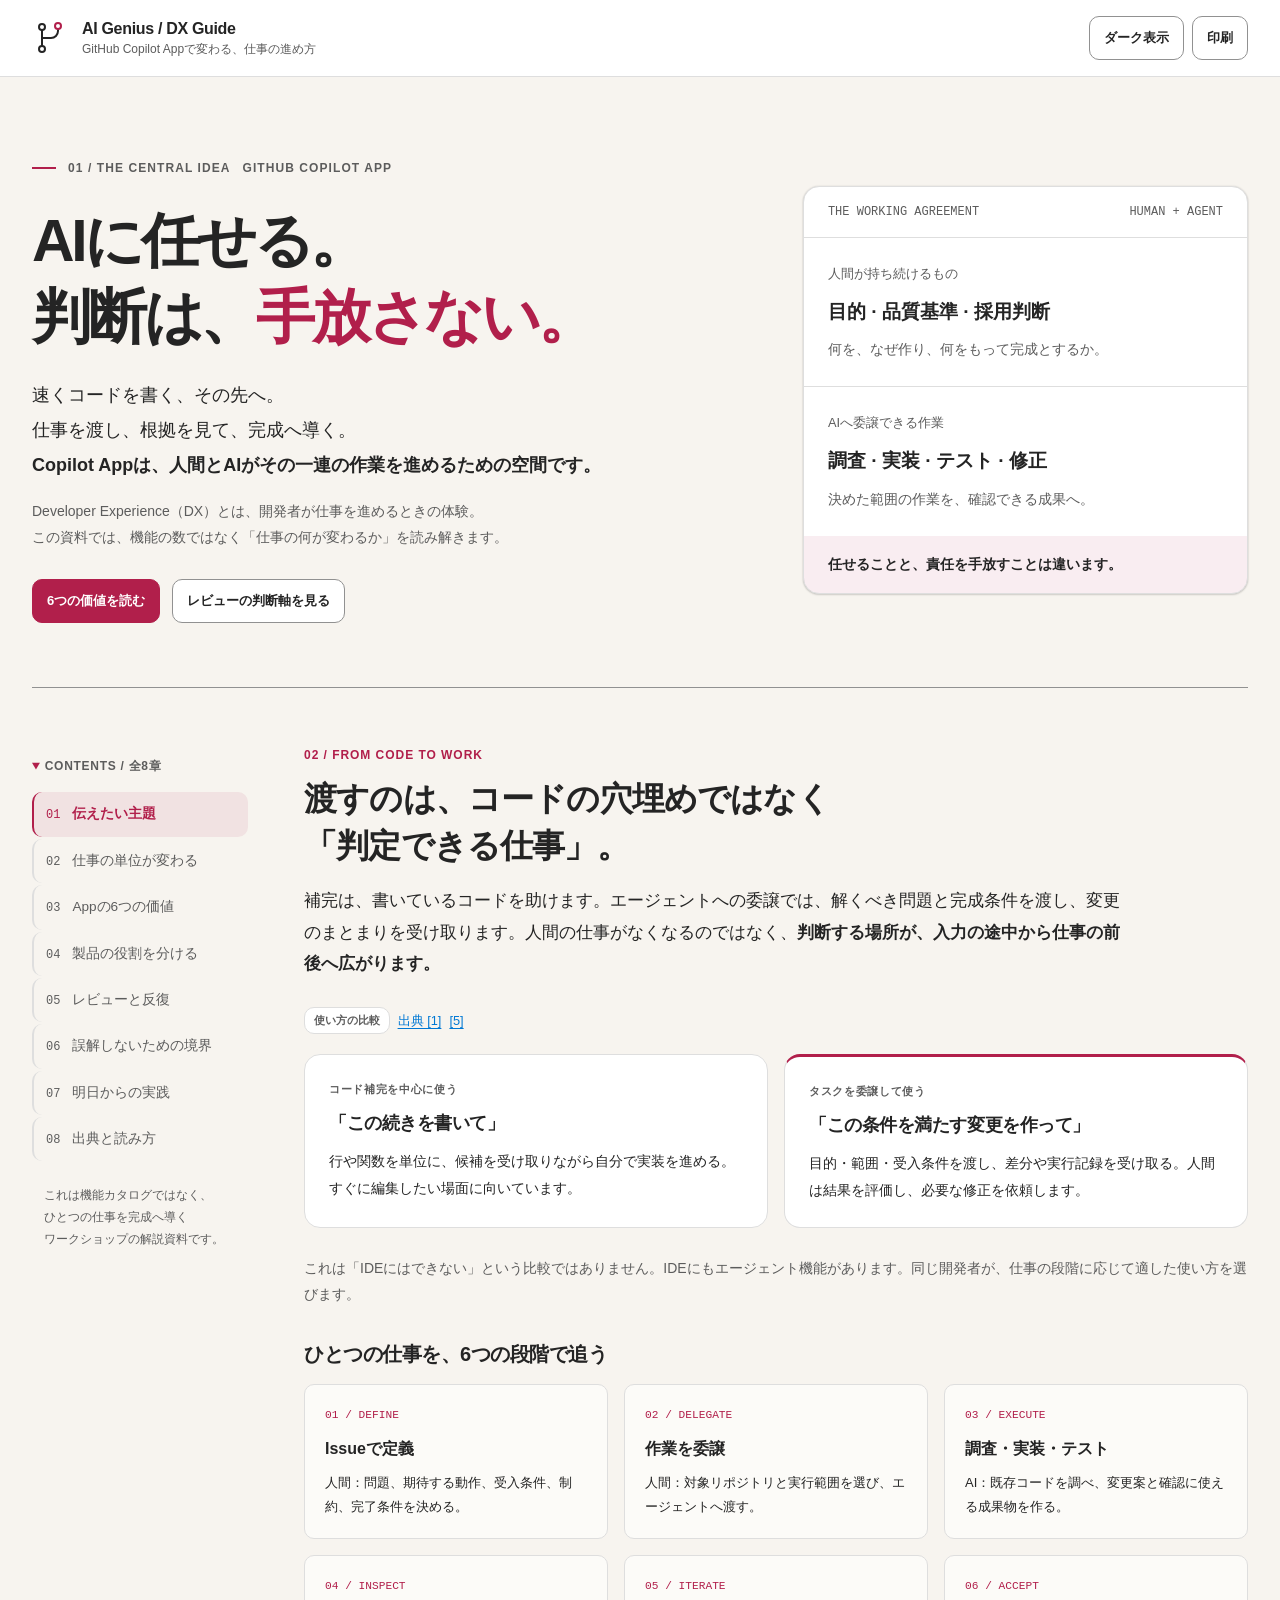
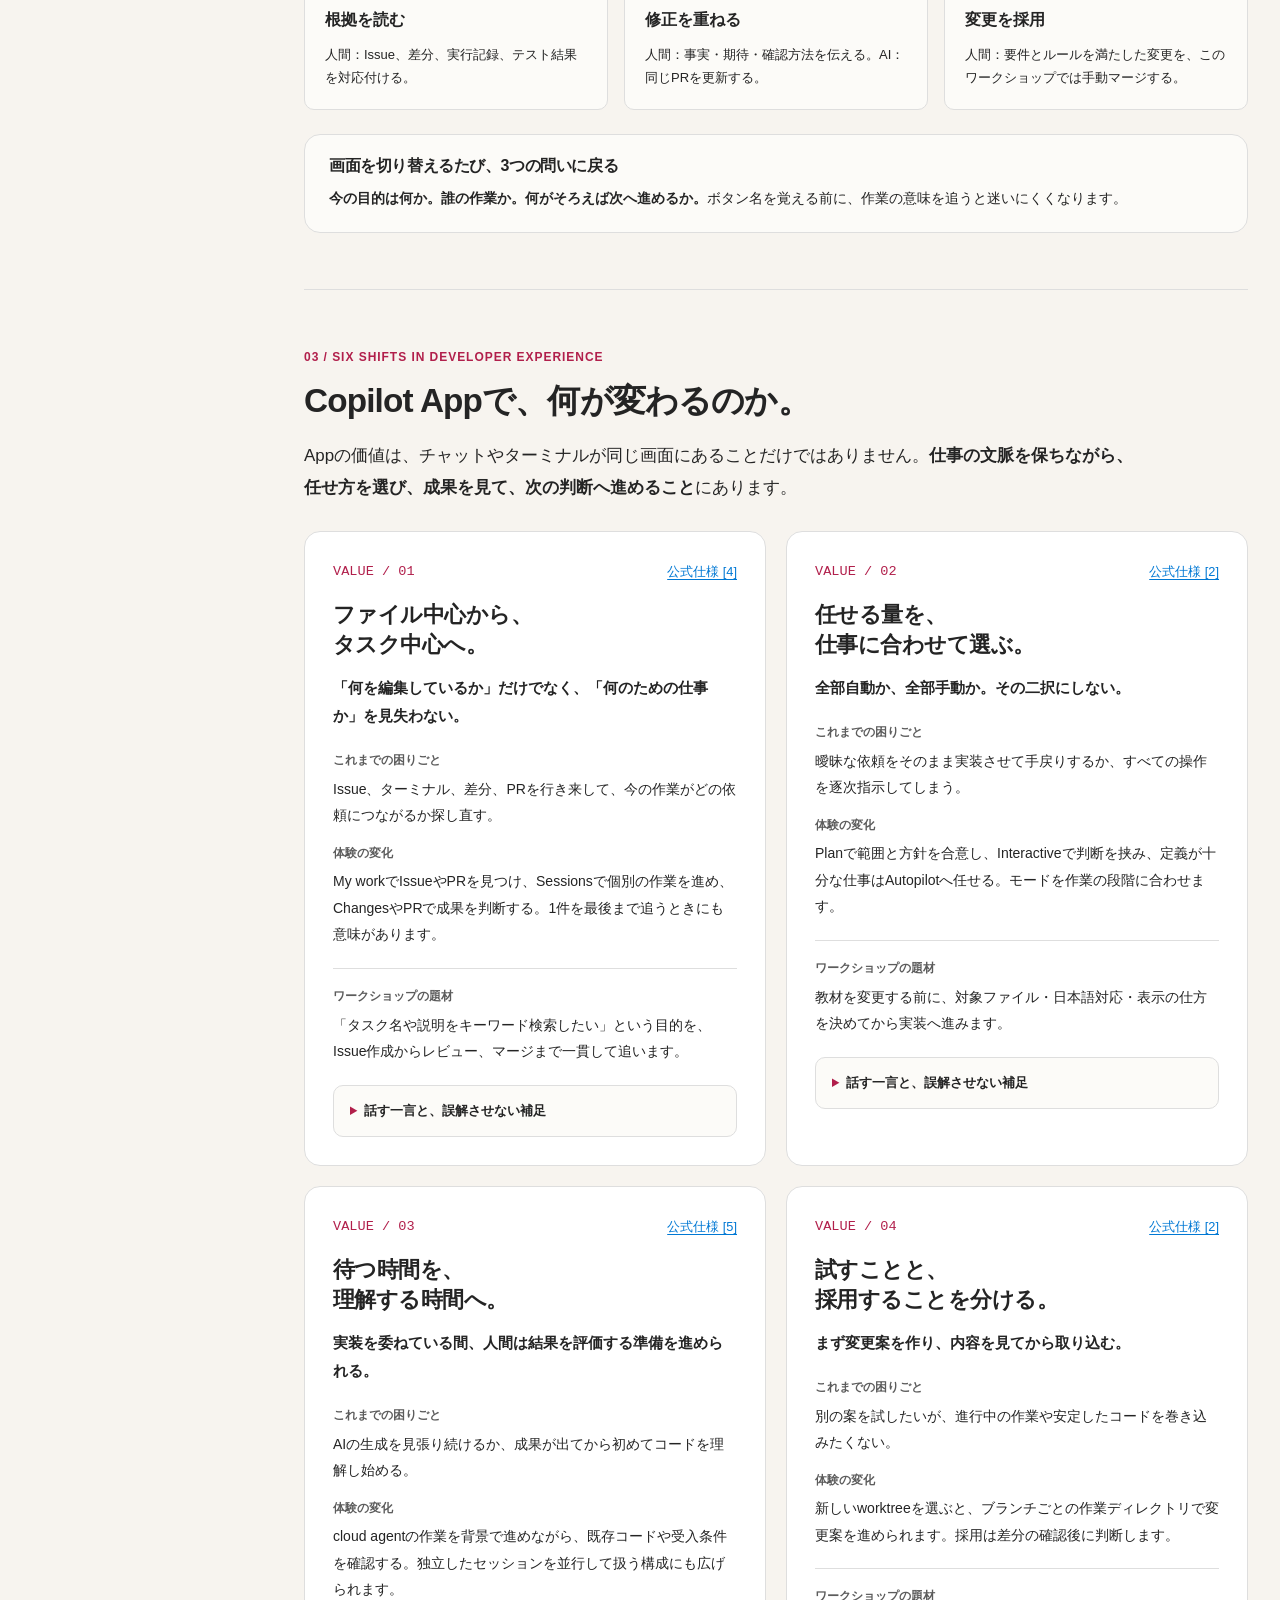
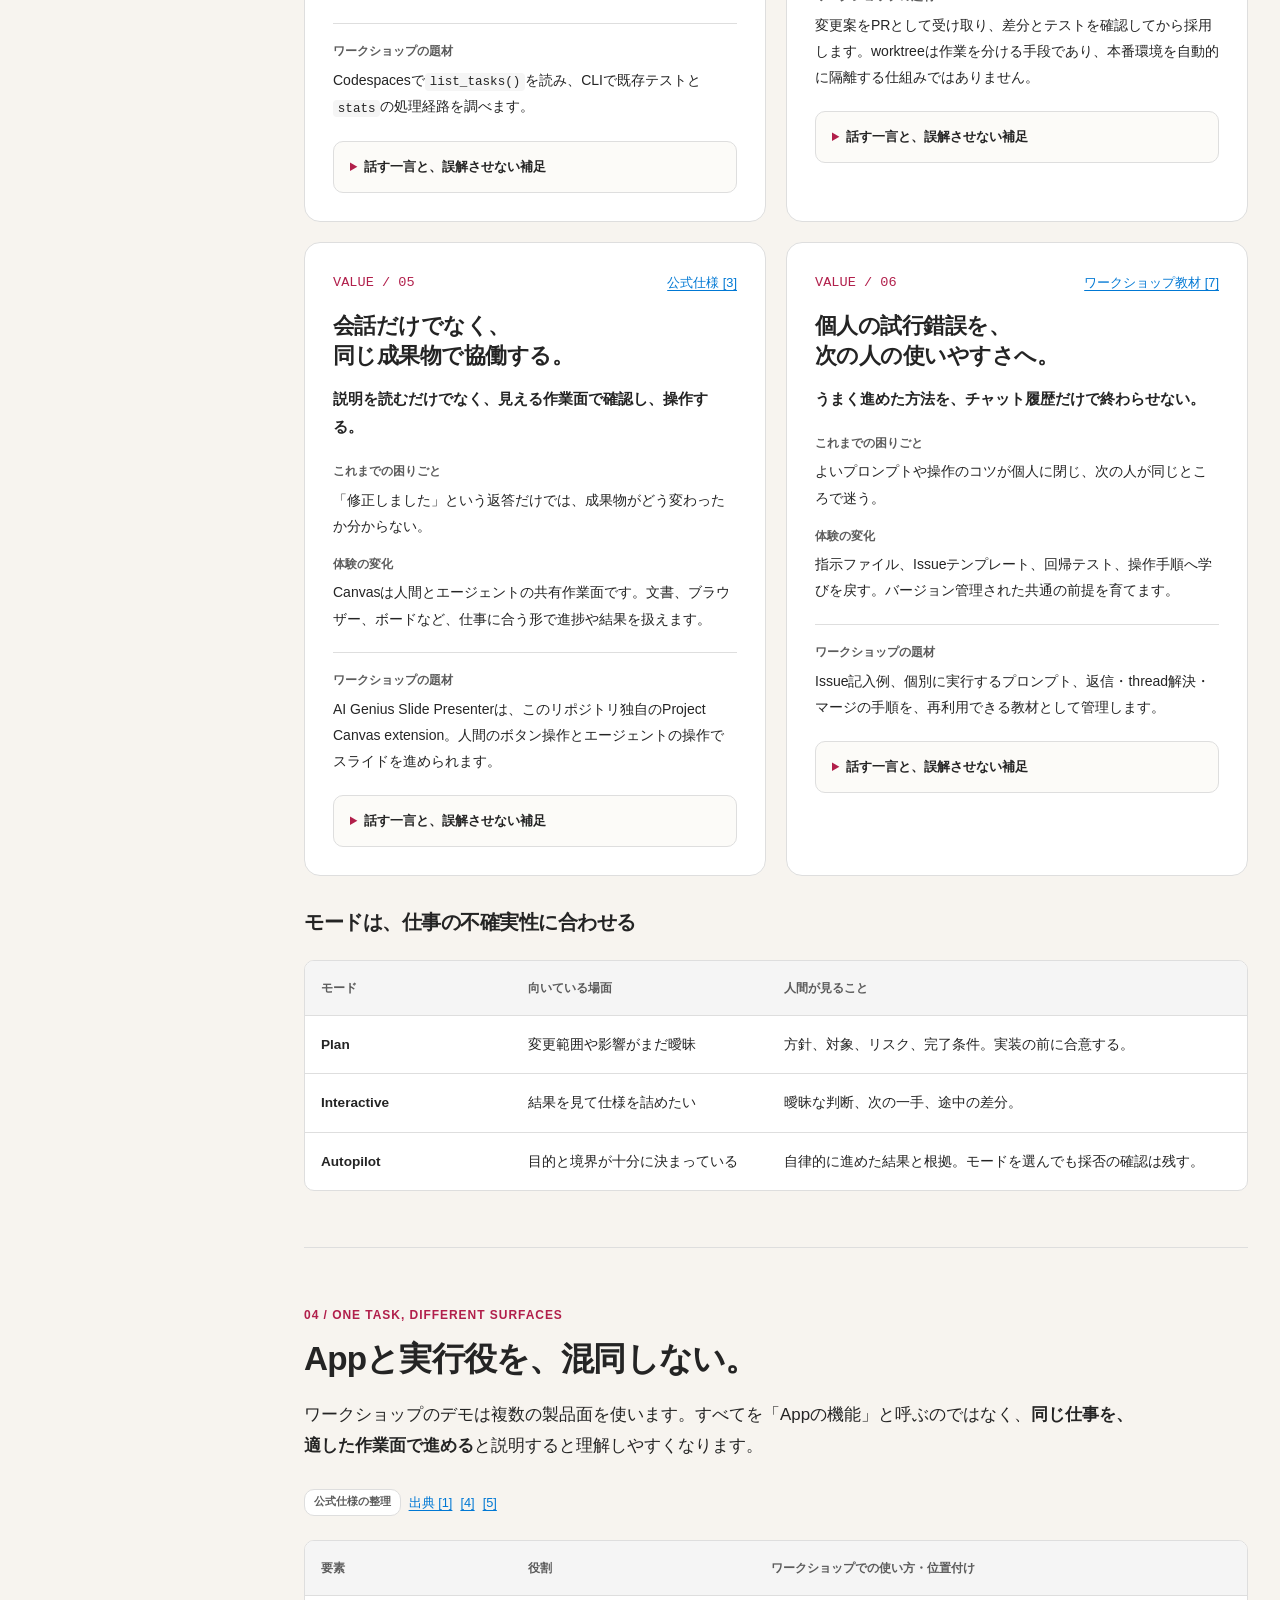
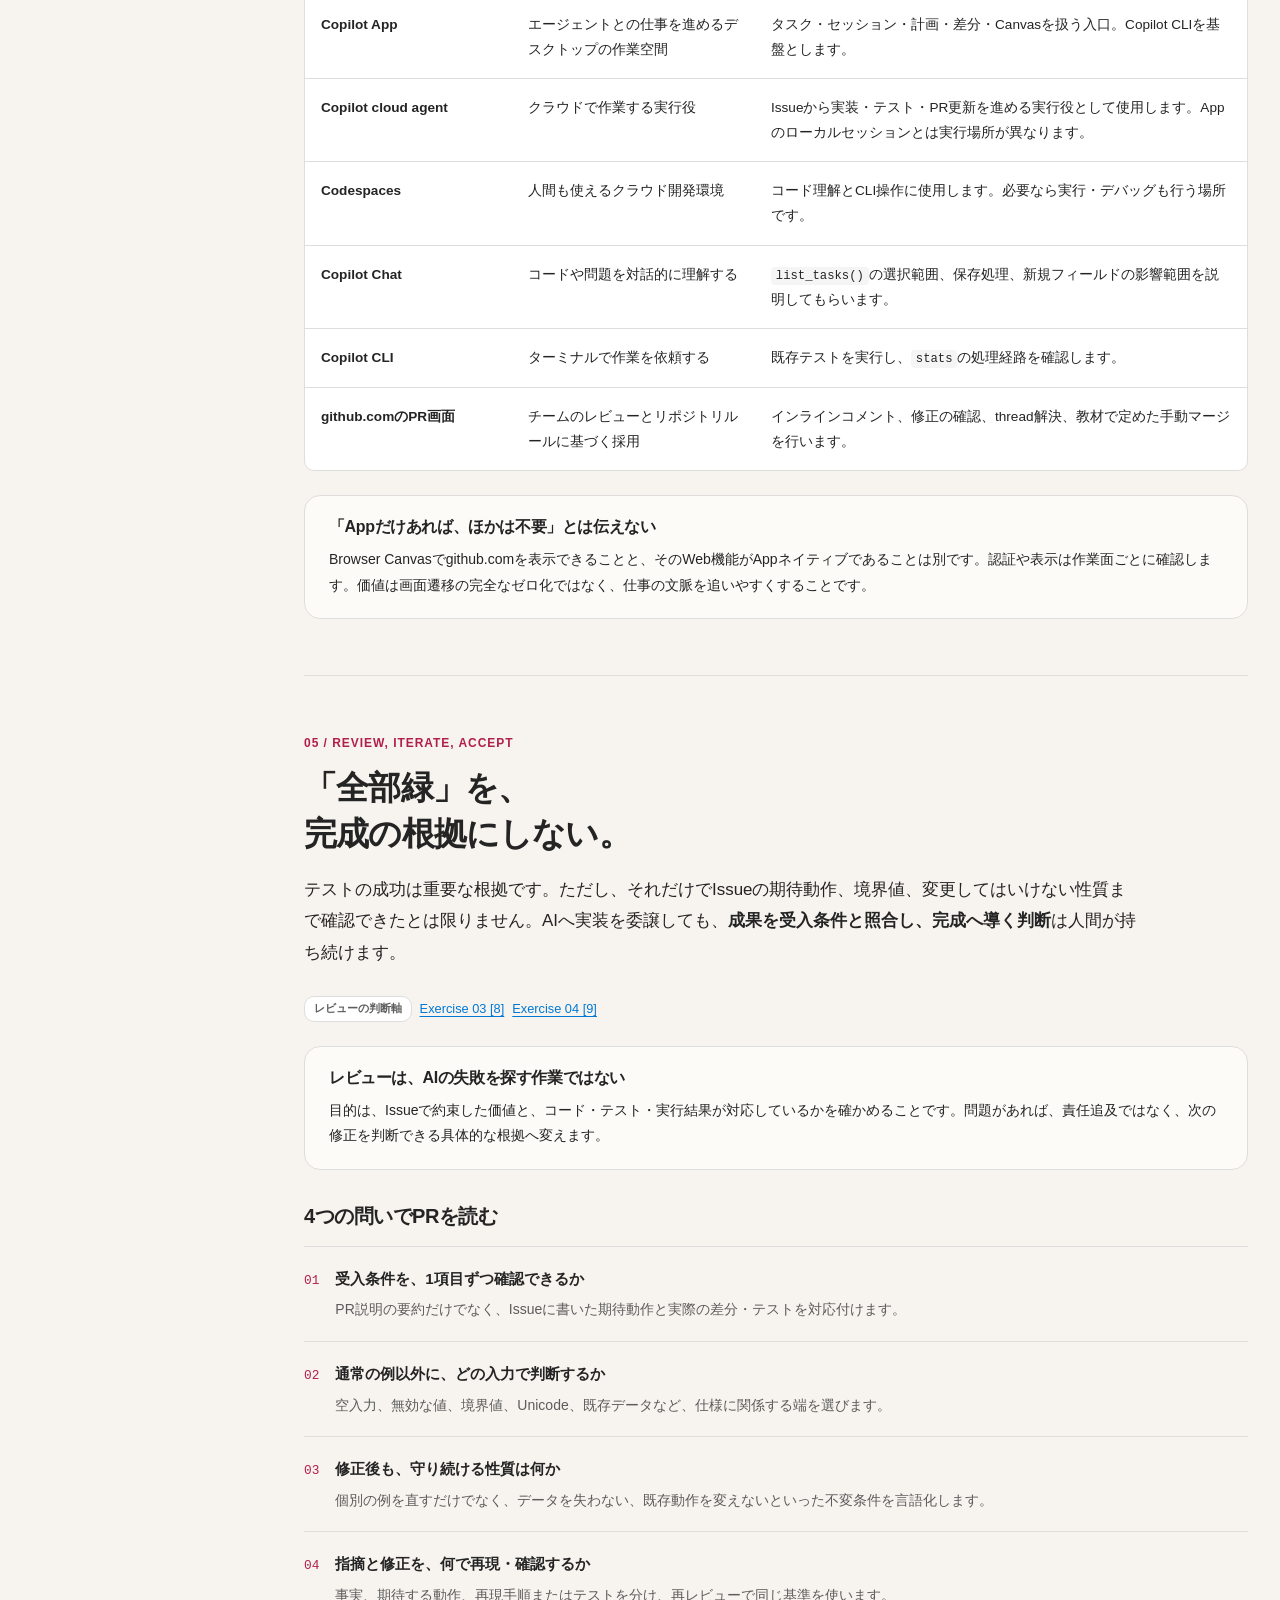
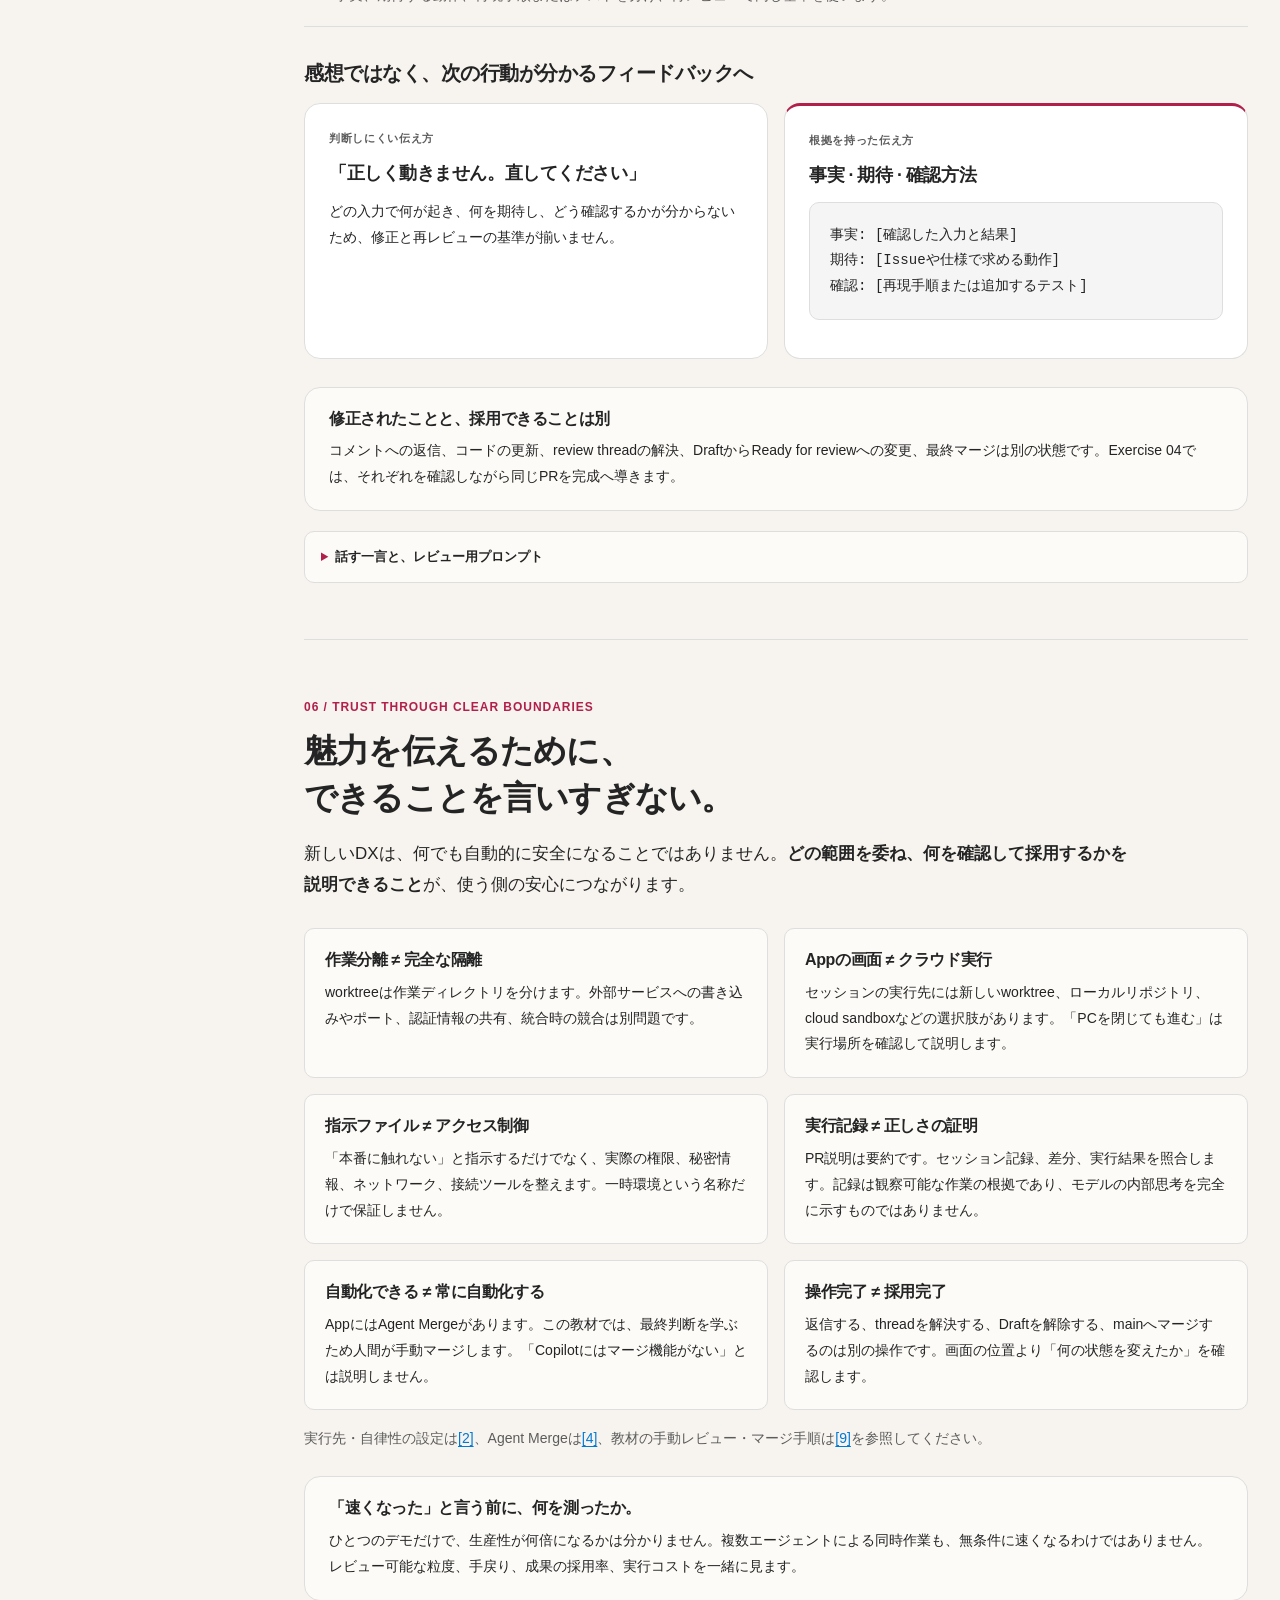
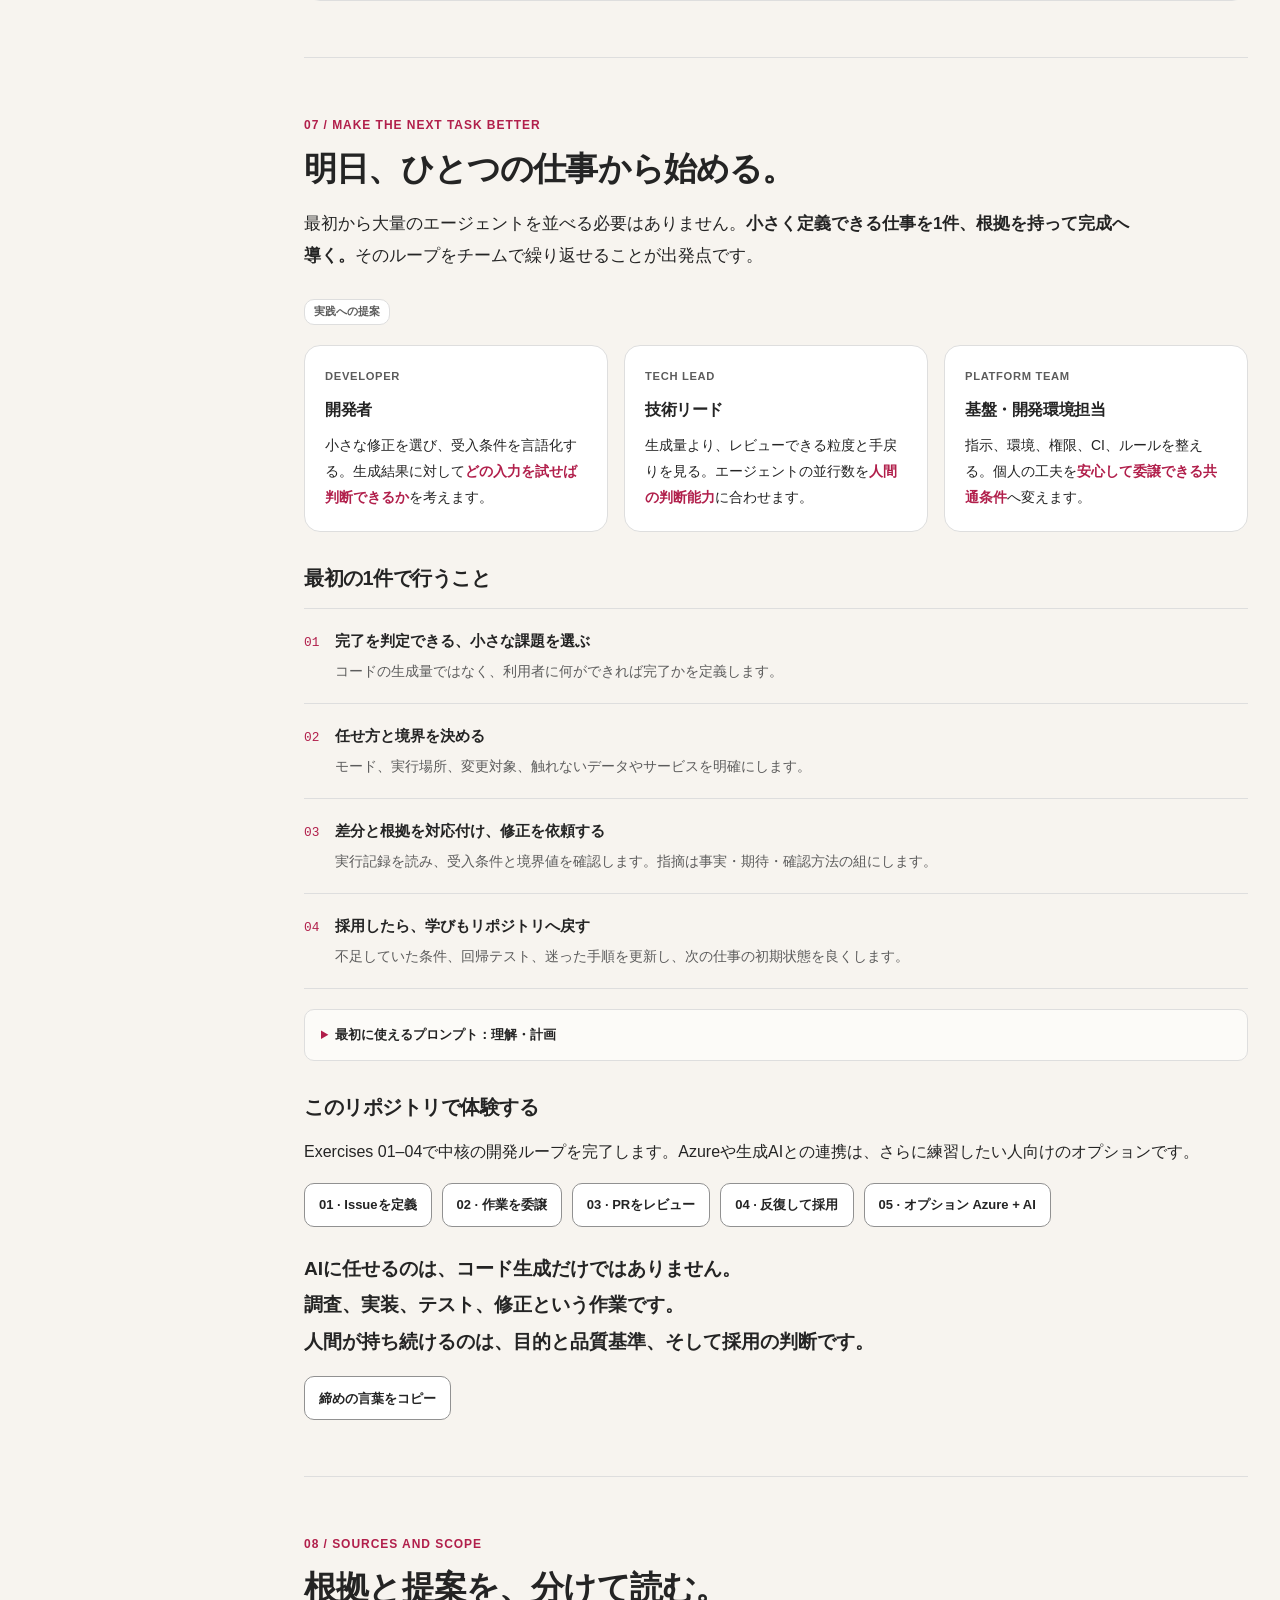
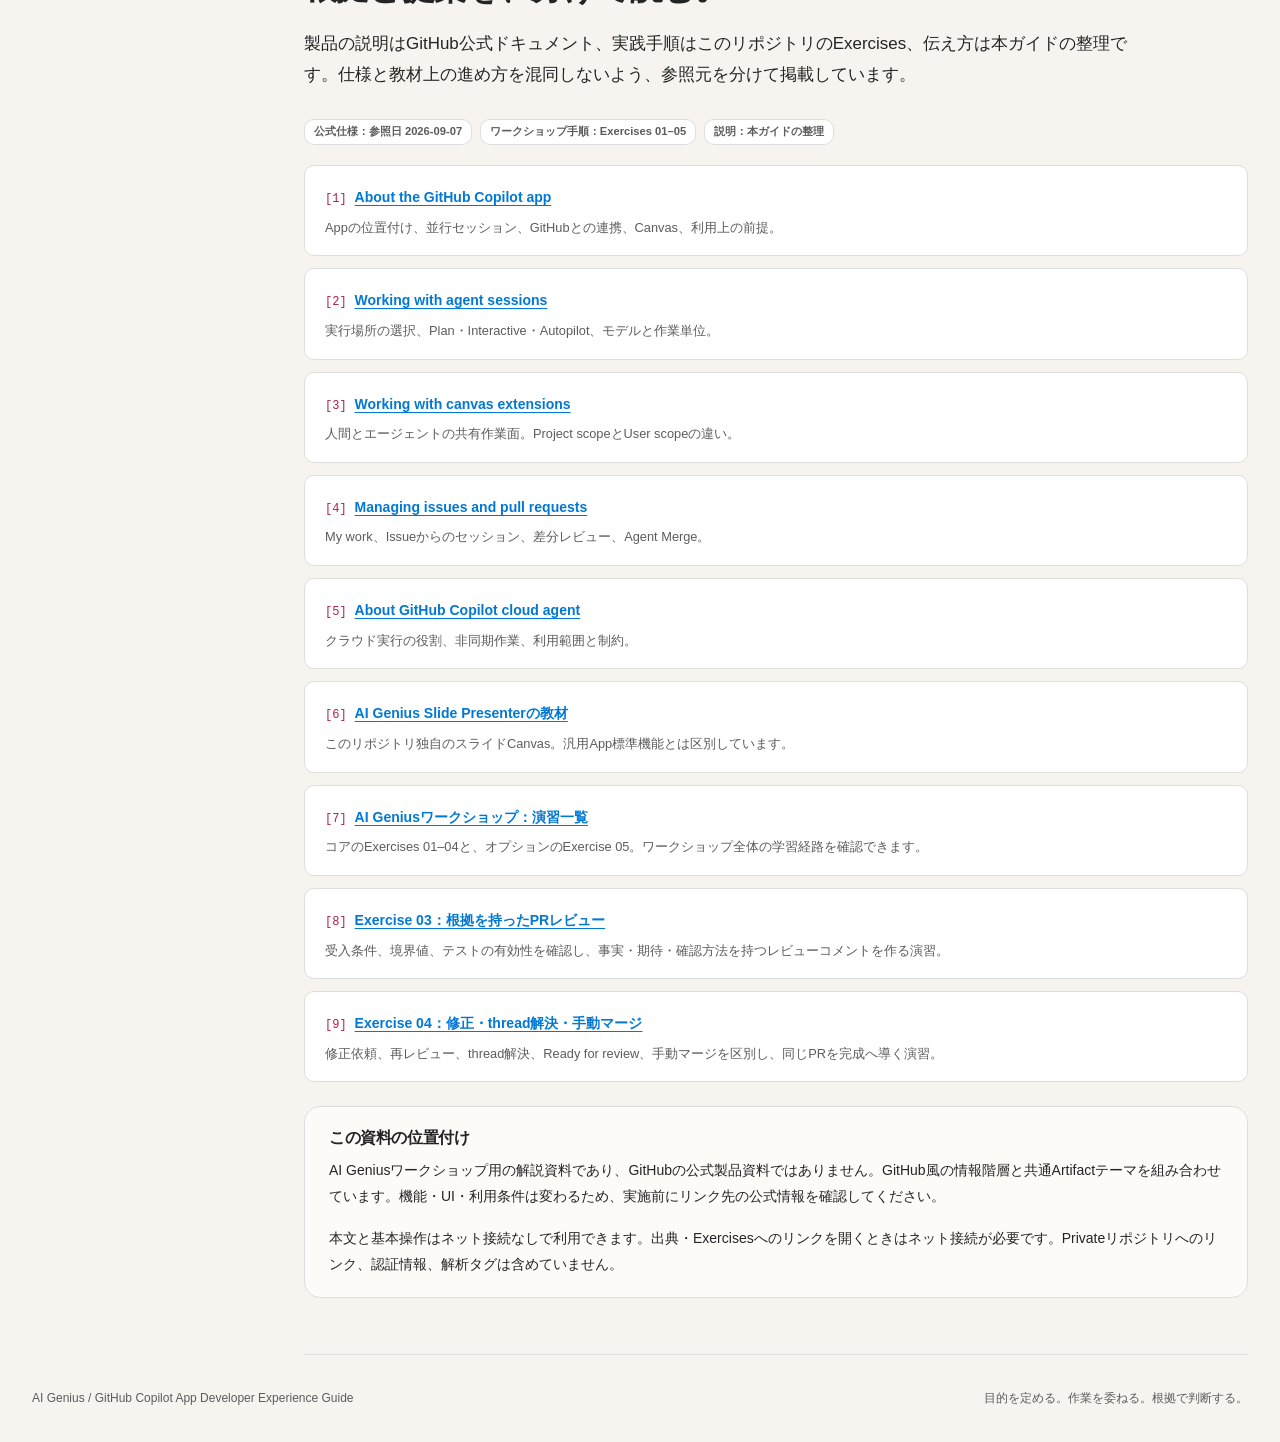
==== presentation/copilot-app-dx/index.html @ 772682d5 "docs: add Copilot App DX guide Co-authored-by: Copilot App <223556219+Copilot@users.noreply.github.c" ====
<!doctype html>
<html lang="ja">
<head>
  <meta charset="utf-8">
  <meta name="viewport" content="width=device-width, initial-scale=1">
  <meta name="color-scheme" content="light dark">
  <meta name="description" content="GitHub Copilot Appで変わる開発者体験を、6つの価値とレビュー・反復の実践から読み解く日本語ガイド。">
  <meta name="referrer" content="no-referrer">
  <title>AIに任せる。判断は、手放さない。 | Copilot App DX Guide</title>
  <script>
    (() => {
      const param = new URLSearchParams(window.location.search).get("scoutTheme");
      const theme =
        param || (window.matchMedia("(prefers-color-scheme: dark)").matches ? "dark" : "light");
      document.documentElement.setAttribute("data-theme", theme);
    })();
  </script>
  <style>
    :root {
      color-scheme: light;
      --cp-bg: #f7f4ef;
      --cp-bg-elevated: #fcfbf8;
      --cp-surface: #ffffff;
      --cp-surface-soft: #f5f5f5;
      --cp-border: #dedede;
      --cp-border-strong: #919191;
      --cp-text: #242424;
      --cp-text-muted: #5c5c5c;
      --cp-text-soft: #6f6f6f;
      --cp-accent: #b11f4b;
      --cp-accent-hover: #9a1a41;
      --cp-accent-soft: rgba(177, 31, 75, 0.08);
      --cp-accent-fg: #ffffff;
      --cp-success: #16a34a;
      --cp-danger: #dc2626;
      --cp-warning: #f59e0b;
      --cp-link: #0078d4;
      --cp-shadow: 0 18px 48px rgba(0, 0, 0, 0.12);
      --cp-overlay: rgba(255, 255, 255, 0.8);
      --cp-panel: rgba(255, 255, 255, 0.86);
      --cp-panel-strong: rgba(255, 255, 255, 0.96);
      --cp-sheen: rgba(255, 255, 255, 0.55);
      --cp-highlight: rgba(177, 31, 75, 0.12);
    }
    html[data-theme="dark"] {
      color-scheme: dark;
      --cp-bg: #3d3b3a;
      --cp-bg-elevated: #343231;
      --cp-surface: #292929;
      --cp-surface-soft: #2e2e2e;
      --cp-border: #474747;
      --cp-border-strong: #5f5f5f;
      --cp-text: #dedede;
      --cp-text-muted: #919191;
      --cp-text-soft: #b0b0b0;
      --cp-accent: #fd8ea1;
      --cp-accent-hover: #fb7b91;
      --cp-accent-soft: rgba(253, 142, 161, 0.14);
      --cp-accent-fg: #1a1a1a;
      --cp-success: #4ade80;
      --cp-danger: #f87171;
      --cp-warning: #fbbf24;
      --cp-link: #4da6ff;
      --cp-shadow: 0 18px 48px rgba(0, 0, 0, 0.32);
      --cp-overlay: rgba(41, 41, 41, 0.88);
      --cp-panel: rgba(41, 41, 41, 0.72);
      --cp-panel-strong: rgba(41, 41, 41, 0.96);
      --cp-sheen: rgba(255, 255, 255, 0.04);
      --cp-highlight: rgba(253, 142, 161, 0.12);
    }
    :root {
      --cp-card-shadow: 0 0 2px rgba(0,0,0,0.12), 0 1px 2px rgba(0,0,0,0.14);
      --cp-print-bg: #ffffff;
      --cp-print-text: #242424;
      --cp-print-muted: #5c5c5c;
      --cp-print-border: #dedede;
      --cp-print-accent: #b11f4b;
      --cp-print-link: #0078d4;
    }
    * { box-sizing: border-box; }
    [hidden] { display: none !important; }
    html { scroll-behavior: smooth; scroll-padding-top: 7rem; }
    body {
      margin: 0;
      background: var(--cp-bg);
      color: var(--cp-text);
      font: 1rem/1.85 "Segoe UI", Aptos, Calibri, -apple-system, BlinkMacSystemFont, sans-serif;
      overflow-wrap: anywhere;
    }
    button { font: inherit; }
    a { color: var(--cp-link); text-underline-offset: 0.2em; }
    a:hover { text-decoration-thickness: 2px; }
    :focus-visible { outline: 3px solid var(--cp-accent); outline-offset: 4px; }
    ::selection { background: var(--cp-highlight); color: var(--cp-text); }
    h1, h2, h3, h4, p, ol, ul, dl, figure, blockquote { margin: 0; }
    h1, h2, h3, h4 { line-height: 1.4; letter-spacing: -0.025em; }
    p + p { margin-top: 1rem; }
    code, pre, .mono {
      font-family: Consolas, "Courier New", Courier, monospace;
    }
    code {
      padding: 0.12rem 0.3rem;
      border-radius: 4px;
      background: var(--cp-surface-soft);
      font-size: 0.9em;
    }
    pre {
      padding: 1.25rem;
      border: 1px solid var(--cp-border);
      border-radius: 0.625rem;
      background: var(--cp-surface-soft);
      color: var(--cp-text);
      font-size: 0.88rem;
      line-height: 1.8;
      white-space: pre-wrap;
      overflow-wrap: anywhere;
      tab-size: 2;
    }
    pre code { padding: 0; background: none; font-size: inherit; }
    .skip-link {
      position: fixed;
      top: -6rem;
      left: 1rem;
      z-index: 100;
      padding: 0.75rem 1rem;
      background: var(--cp-surface);
      color: var(--cp-text);
      border: 1px solid var(--cp-border-strong);
      border-radius: 0.625rem;
    }
    .skip-link:focus { top: 1rem; }
    .topbar {
      position: sticky;
      top: 0;
      z-index: 20;
      background: var(--cp-surface);
      border-bottom: 1px solid var(--cp-border);
    }
    .topbar-inner {
      max-width: 1440px;
      min-height: 76px;
      margin: 0 auto;
      padding: 1rem 2rem;
      display: flex;
      align-items: center;
      justify-content: space-between;
      gap: 1rem;
    }
    .brand {
      display: flex;
      align-items: center;
      gap: 0.875rem;
      color: var(--cp-text);
      text-decoration: none;
      line-height: 1.4;
    }
    .brand-mark {
      width: 36px;
      height: 36px;
      flex: none;
      color: var(--cp-text);
    }
    .brand-name { display: block; font-weight: 750; letter-spacing: -0.02em; }
    .brand-subtitle { display: block; color: var(--cp-text-muted); font-size: 0.75rem; }
    .top-actions { display: flex; align-items: center; gap: 0.5rem; flex-shrink: 0; }
    .button {
      display: inline-flex;
      align-items: center;
      justify-content: center;
      gap: 0.5rem;
      min-height: 44px;
      padding: 0.5rem 0.875rem;
      border: 1px solid var(--cp-border-strong);
      border-radius: 0.625rem;
      color: var(--cp-text);
      background: var(--cp-surface);
      font-weight: 600;
      font-size: 0.8125rem;
      line-height: 1.5;
      text-decoration: none;
      cursor: pointer;
    }
    .button:hover { background: var(--cp-surface-soft); }
    .button:disabled { cursor: wait; opacity: 0.7; }
    .button-primary { border-color: var(--cp-accent); color: var(--cp-accent-fg); background: var(--cp-accent); }
    .button-primary:hover { background: var(--cp-accent-hover); }
    .shell { max-width: 1440px; margin: 0 auto; padding: 0 2rem; }
    .hero {
      display: grid;
      grid-template-columns: minmax(0, 1.35fr) minmax(280px, 0.85fr);
      gap: 4rem;
      align-items: center;
      padding: 5rem 0 4rem;
      border-bottom: 1px solid var(--cp-border-strong);
    }
    .eyebrow {
      display: flex;
      flex-wrap: wrap;
      align-items: center;
      gap: 0.75rem;
      color: var(--cp-text-muted);
      font-size: 0.75rem;
      font-weight: 700;
      letter-spacing: 0.09em;
      text-transform: uppercase;
    }
    .eyebrow::before {
      content: "";
      width: 24px;
      height: 2px;
      background: var(--cp-accent);
    }
    h1 {
      margin: 1.5rem 0;
      font-size: clamp(2.5rem, 4.6vw, 4.5rem);
      font-weight: 800;
      line-height: 1.28;
      letter-spacing: -0.055em;
    }
    h1 span { color: var(--cp-accent); }
    .hero-lead { max-width: 42rem; font-size: 1.125rem; line-height: 1.95; }
    .hero-caption { margin-top: 1rem; color: var(--cp-text-muted); font-size: 0.875rem; }
    .hero-links { display: flex; flex-wrap: wrap; gap: 0.75rem; margin-top: 1.75rem; }
    .principle-card {
      border: 1px solid var(--cp-border);
      border-radius: 16px;
      background: var(--cp-surface);
      box-shadow: var(--cp-card-shadow);
      overflow: hidden;
    }
    .panel-label {
      display: flex;
      justify-content: space-between;
      gap: 0.75rem;
      align-items: center;
      padding: 1rem 1.5rem;
      border-bottom: 1px solid var(--cp-border);
      color: var(--cp-text-muted);
      font: 0.75rem/1.5 Consolas, "Courier New", Courier, monospace;
    }
    .principle-row { padding: 1.5rem; }
    .principle-row + .principle-row { border-top: 1px solid var(--cp-border); }
    .principle-row dt { color: var(--cp-text-muted); font-size: 0.8rem; margin-bottom: 0.5rem; }
    .principle-row dd { margin: 0; font-size: 1.2rem; font-weight: 700; }
    .principle-row dd span { display: block; margin-top: 0.5rem; font-size: 0.85rem; font-weight: 400; color: var(--cp-text-muted); }
    .principle-footer { background: var(--cp-accent-soft); padding: 1rem 1.5rem; font-size: 0.85rem; font-weight: 600; }
    .page-grid { display: grid; grid-template-columns: 216px minmax(0, 1fr); gap: 3.5rem; align-items: start; padding-top: 2.5rem; }
    .sidebar { position: sticky; top: 6.75rem; max-height: calc(100vh - 8rem); overflow-y: auto; }
    .toc { border: 0; border-radius: 0; background: none; }
    .toc summary { padding: 0.5rem 0 0.875rem; font-size: 0.75rem; letter-spacing: 0.06em; color: var(--cp-text-muted); }
    .toc ol { list-style: none; padding: 0; }
    .toc a {
      display: flex;
      gap: 0.75rem;
      align-items: baseline;
      padding: 0.75rem;
      margin: 0.125rem 0;
      border-radius: 0.625rem;
      border-left: 2px solid var(--cp-border);
      color: var(--cp-text-muted);
      text-decoration: none;
      font-size: 0.85rem;
      line-height: 1.5;
    }
    .toc a:hover { background: var(--cp-surface-soft); color: var(--cp-text); }
    .toc a[aria-current="location"] { color: var(--cp-accent); background: var(--cp-accent-soft); border-left-color: var(--cp-accent); font-weight: 700; }
    .toc-number { font: 0.75rem/1.5 Consolas, "Courier New", Courier, monospace; }
    .sidebar-note { font-size: 0.75rem; color: var(--cp-text-muted); margin: 1.5rem 0.75rem 0; line-height: 1.8; }
    .reading-pane { min-width: 0; }
    .chapter { padding: 1rem 0 3.5rem; margin-bottom: 2.5rem; border-bottom: 1px solid var(--cp-border); }
    .chapter:last-child { margin-bottom: 0; }
    .section-kicker { font-size: 0.75rem; color: var(--cp-accent); letter-spacing: 0.08em; font-weight: 700; text-transform: uppercase; }
    h2 { font-size: clamp(1.7rem, 2.6vw, 2.4rem); margin: 0.625rem 0 1rem; font-weight: 750; }
    .intro { font-size: 1.06rem; margin-bottom: 1.75rem; max-width: 52rem; }
    .meta-row { display: flex; flex-wrap: wrap; gap: 0.5rem; align-items: center; margin-bottom: 1.25rem; }
    .tag { display: inline-block; padding: 0.2rem 0.55rem; border: 1px solid var(--cp-border); border-radius: 0.625rem; font-size: 0.7rem; font-weight: 600; line-height: 1.6; color: var(--cp-text-muted); background: var(--cp-surface); }
    .source-ref { font-size: 0.8rem; white-space: nowrap; }
    .comparison { display: grid; grid-template-columns: 1fr 1fr; gap: 1rem; margin-bottom: 1.75rem; }
    .comparison-card { border: 1px solid var(--cp-border); border-radius: 16px; padding: 1.5rem; background: var(--cp-surface); }
    .comparison-card.is-next { border-top: 3px solid var(--cp-accent); }
    .small-label { display: block; margin-bottom: 0.75rem; font-size: 0.7rem; color: var(--cp-text-muted); letter-spacing: 0.06em; font-weight: 700; text-transform: uppercase; }
    .comparison-card h3 { font-size: 1.1rem; margin-bottom: 0.75rem; }
    .comparison-card p { font-size: 0.9rem; }
    .flow { display: grid; grid-template-columns: repeat(3, 1fr); gap: 1rem; list-style: none; padding: 0; }
    .flow li { padding: 1.25rem; border: 1px solid var(--cp-border); border-radius: 0.625rem; background: var(--cp-bg-elevated); }
    .flow strong { display: block; margin-bottom: 0.5rem; font-size: 1rem; }
    .flow p { font-size: 0.8125rem; line-height: 1.8; }
    .flow .mono { color: var(--cp-accent); font-size: 0.7rem; display: block; margin-bottom: 0.5rem; }
    .callout { margin-top: 1.5rem; padding: 1.25rem 1.5rem; border: 1px solid var(--cp-border); background: var(--cp-bg-elevated); border-radius: 16px; }
    .callout h3 { font-size: 1rem; margin-bottom: 0.5rem; }
    .callout p { font-size: 0.875rem; }
    .value-grid { display: grid; grid-template-columns: 1fr 1fr; gap: 1.25rem; }
    .value-card { min-width: 0; padding: 1.75rem; border: 1px solid var(--cp-border); border-radius: 16px; background: var(--cp-surface); }
    .value-top { display: flex; justify-content: space-between; align-items: center; gap: 1rem; margin-bottom: 1rem; }
    .value-number { color: var(--cp-accent); font: 0.85rem/1.5 Consolas, "Courier New", Courier, monospace; }
    .value-card h3 { font-size: 1.35rem; margin-bottom: 0.875rem; }
    .value-statement { font-size: 0.95rem; font-weight: 600; margin-bottom: 1.25rem; }
    .value-lens dt { margin-top: 0.875rem; color: var(--cp-text-muted); font-size: 0.72rem; font-weight: 700; }
    .value-lens dd { margin: 0.25rem 0 0; font-size: 0.875rem; line-height: 1.9; }
    .example { margin-top: 1.25rem; padding-top: 1rem; border-top: 1px solid var(--cp-border); font-size: 0.875rem; }
    .example strong { display: block; margin-bottom: 0.375rem; font-size: 0.75rem; color: var(--cp-text-muted); }
    details { margin-top: 1.25rem; border: 1px solid var(--cp-border); border-radius: 0.625rem; background: var(--cp-bg-elevated); }
    summary { padding: 0.875rem 1rem; cursor: pointer; font-size: 0.8125rem; font-weight: 650; line-height: 1.7; }
    summary::marker { color: var(--cp-accent); }
    .details-body { padding: 0 1rem 1rem; font-size: 0.875rem; }
    .details-body p { margin-top: 0.75rem; }
    .details-body blockquote { font-weight: 600; line-height: 1.95; }
    .details-body .button { margin-top: 0.875rem; }
    .fine-print { color: var(--cp-text-muted); font-size: 0.8125rem; }
    .mode-table-wrap, .role-table-wrap { width: 100%; overflow-x: auto; border: 1px solid var(--cp-border); border-radius: 0.625rem; margin-top: 1.5rem; background: var(--cp-surface); }
    table { border-collapse: collapse; width: 100%; text-align: left; font-size: 0.85rem; line-height: 1.85; }
    th, td { padding: 1rem; vertical-align: top; border-bottom: 1px solid var(--cp-border); }
    thead th { background: var(--cp-surface-soft); font-size: 0.75rem; color: var(--cp-text-muted); font-weight: 700; }
    tbody th { width: 22%; font-weight: 700; }
    tbody tr:last-child > * { border-bottom: 0; }
    .role-table { min-width: 540px; }
    .note { color: var(--cp-text-muted); font-size: 0.875rem; margin-top: 1rem; }
    .boundary-grid { display: grid; grid-template-columns: 1fr 1fr; gap: 1rem; }
    .boundary { padding: 1.25rem; border: 1px solid var(--cp-border); border-radius: 0.625rem; background: var(--cp-bg-elevated); }
    .boundary h3 { font-size: 1rem; margin-bottom: 0.5rem; }
    .boundary p { font-size: 0.875rem; }
    .persona-grid { display: grid; grid-template-columns: repeat(3, 1fr); gap: 1rem; }
    .persona { padding: 1.25rem; background: var(--cp-surface); border: 1px solid var(--cp-border); border-radius: 16px; }
    .persona h3 { font-size: 1rem; margin-bottom: 0.75rem; }
    .persona p { font-size: 0.875rem; }
    .persona strong { color: var(--cp-accent); }
    .subheading { margin: 2rem 0 1rem; font-size: 1.25rem; }
    .practice-list { list-style: none; padding: 0; border-top: 1px solid var(--cp-border); }
    .practice-list li { display: flex; gap: 1rem; padding: 1.125rem 0; border-bottom: 1px solid var(--cp-border); }
    .practice-list .mono { color: var(--cp-accent); font-size: 0.8rem; padding-top: 0.25rem; }
    .practice-list strong { display: block; font-size: 0.95rem; }
    .practice-list p { font-size: 0.875rem; color: var(--cp-text-muted); margin-top: 0.25rem; }
    .prompt-block + .prompt-block { border-top: 1px solid var(--cp-border); margin-top: 1.5rem; padding-top: 1.5rem; }
    .prompt-block h4 { font-size: 0.875rem; margin-bottom: 0.75rem; }
    .exercise-links { display: flex; flex-wrap: wrap; gap: 0.625rem; margin: 1rem 0; }
    .closing { margin-top: 1.5rem; font-weight: 700; font-size: 1.2rem; line-height: 1.9; }
    .sources { list-style: none; padding: 0; display: grid; gap: 0.75rem; }
    .sources li { padding: 1rem 1.25rem; border: 1px solid var(--cp-border); border-radius: 0.625rem; background: var(--cp-surface); }
    .sources a { font-size: 0.875rem; font-weight: 650; }
    .sources p { font-size: 0.8rem; color: var(--cp-text-muted); margin-top: 0.25rem; }
    .sources .mono { display: inline-block; margin-right: 0.5rem; color: var(--cp-accent); font-size: 0.75rem; }
    footer { max-width: 1440px; margin: 0 auto; padding: 2rem; color: var(--cp-text-muted); font-size: 0.75rem; display: flex; justify-content: space-between; gap: 1rem; }
    .status-message {
      position: fixed;
      bottom: 1rem;
      left: 50%;
      transform: translateX(-50%);
      z-index: 30;
      width: max-content;
      max-width: calc(100% - 2rem);
      padding: 0.875rem 1.25rem;
      border: 1px solid var(--cp-border-strong);
      border-radius: 0.625rem;
      background: var(--cp-surface);
      color: var(--cp-text);
      box-shadow: var(--cp-card-shadow);
      font-size: 0.875rem;
    }
    .status-message:empty { display: none; }
    html[data-theme="dark"] :is(.eyebrow, .hero-caption, .sidebar-note, .note, .practice-list p, footer, .toc summary) {
      color: var(--cp-text-soft);
    }
    html[data-theme="dark"] .toc a:not([aria-current="location"]) { color: var(--cp-text-soft); }
    @media (max-width: 1099px) {
      .hero { gap: 2rem; padding-top: 3.5rem; }
      .page-grid { grid-template-columns: minmax(0, 1fr); gap: 1.5rem; padding-top: 1.5rem; }
      .sidebar { top: 76px; z-index: 10; max-height: calc(100dvh - 90px); background: var(--cp-bg); padding: 0.5rem 0; }
      .toc { border: 1px solid var(--cp-border); border-radius: 0.625rem; background: var(--cp-surface); }
      .toc summary { padding: 0.75rem 1rem; }
      .toc ol { padding: 0 0.75rem 0.75rem; display: grid; grid-template-columns: 1fr 1fr; }
      .sidebar-note { display: none; }
      html { scroll-padding-top: 10rem; }
    }
    @media (max-width: 759px) {
      .shell { padding: 0 1.25rem; }
      .topbar-inner { padding: 0.75rem 1.25rem; min-height: 72px; }
      .brand-mark { width: 28px; height: 28px; }
      .brand-subtitle { font-size: 0.68rem; }
      .top-actions .print-button { display: none; }
      .hero { grid-template-columns: 1fr; padding: 2.75rem 0 2.5rem; gap: 2rem; }
      h1 { font-size: clamp(2.15rem, 7.5vw, 3.5rem); }
      .hero-lead { font-size: 1rem; }
      .principle-card dl { display: grid; grid-template-columns: 1fr 1fr; }
      .principle-row + .principle-row { border-top: 0; border-left: 1px solid var(--cp-border); }
      .principle-row { padding: 1rem; }
      .principle-row dd { font-size: 1rem; }
      .sidebar { top: 72px; }
      .value-grid, .boundary-grid, .persona-grid { grid-template-columns: 1fr; }
      .comparison { grid-template-columns: 1fr; }
      .flow { grid-template-columns: 1fr 1fr; }
      .value-card { padding: 1.5rem; }
      footer { flex-direction: column; padding: 1.5rem 1.25rem; }
    }
    @media (max-width: 399px) {
      .brand-subtitle { display: none; }
      .toc ol { grid-template-columns: 1fr; }
      .flow { grid-template-columns: 1fr; }
      .principle-card dl { grid-template-columns: 1fr; }
      .principle-row + .principle-row { border-left: 0; border-top: 1px solid var(--cp-border); }
    }
    @media (prefers-reduced-motion: reduce) {
      html { scroll-behavior: auto; }
    }
    @media print {
      html[data-theme] {
        color-scheme: light;
        --cp-bg: var(--cp-print-bg);
        --cp-bg-elevated: var(--cp-print-bg);
        --cp-surface: var(--cp-print-bg);
        --cp-surface-soft: var(--cp-print-bg);
        --cp-text: var(--cp-print-text);
        --cp-text-muted: var(--cp-print-muted);
        --cp-text-soft: var(--cp-print-muted);
        --cp-border: var(--cp-print-border);
        --cp-border-strong: var(--cp-print-muted);
        --cp-accent: var(--cp-print-accent);
        --cp-link: var(--cp-print-link);
      }
      body { font-size: 10pt; }
      .topbar, .sidebar, .skip-link, .button, .hero-links, .status-message { display: none !important; }
      .shell { max-width: none; padding: 0; }
      .hero { padding-top: 0; gap: 1.5rem; }
      h1 { font-size: 30pt; }
      h2 { font-size: 20pt; }
      .page-grid { display: block; }
      .chapter { padding-bottom: 1.5rem; margin-bottom: 1.5rem; }
      .value-grid, .persona-grid, .boundary-grid { display: block; }
      .value-card, .persona, .boundary { margin-bottom: 1rem; break-inside: avoid; }
      .principle-card { box-shadow: none; }
      .role-table-wrap { overflow: visible; }
      .role-table { min-width: 0; }
      details { break-inside: avoid; }
      details::details-content { display: block; content-visibility: visible; }
      details > .details-body { display: block; }
      footer { padding: 1rem 0; }
    }
  </style>
</head>
<body>
  <a class="skip-link" href="#thesis">本文へスキップ</a>
  <header class="topbar">
    <div class="topbar-inner">
      <a class="brand" href="#thesis" aria-label="AI Genius DXガイドの先頭へ">
        <svg class="brand-mark" viewBox="0 0 36 36" fill="none" aria-hidden="true">
          <path d="M10 10v16m0-8h9a7 7 0 0 0 7-7V9" stroke="var(--cp-text)" stroke-width="2"></path>
          <circle cx="10" cy="7" r="3" stroke="var(--cp-text)" stroke-width="2"></circle>
          <circle cx="10" cy="29" r="3" stroke="var(--cp-text)" stroke-width="2"></circle>
          <circle cx="26" cy="6" r="3" stroke="var(--cp-accent)" stroke-width="2"></circle>
        </svg>
        <span>
          <span class="brand-name">AI Genius / DX Guide</span>
          <span class="brand-subtitle">GitHub Copilot Appで変わる、仕事の進め方</span>
        </span>
      </a>
      <div class="top-actions">
        <button class="button" id="theme-toggle" type="button" hidden>テーマ切替</button>
        <button class="button print-button" id="print-button" type="button" hidden>印刷</button>
      </div>
    </div>
  </header>

  <main class="shell">
    <section class="hero" id="thesis" aria-labelledby="page-title" data-chapter>
      <div>
        <div class="eyebrow">01 / The central idea <span>GitHub Copilot App</span></div>
        <h1 id="page-title">AIに任せる。<br>判断は、<span>手放さない。</span></h1>
        <p class="hero-lead">速くコードを書く、その先へ。<br>仕事を渡し、根拠を見て、完成へ導く。<br><strong>Copilot Appは、人間とAIがその一連の作業を進めるための空間です。</strong></p>
        <p class="hero-caption">Developer Experience（DX）とは、開発者が仕事を進めるときの体験。<br>この資料では、機能の数ではなく「仕事の何が変わるか」を読み解きます。</p>
        <div class="hero-links">
          <a class="button button-primary" href="#values">6つの価値を読む</a>
          <a class="button" href="#review">レビューの判断軸を見る</a>
        </div>
      </div>
      <div class="principle-card" aria-label="人間とAIの役割">
        <div class="panel-label"><span>THE WORKING AGREEMENT</span><span>HUMAN + AGENT</span></div>
        <dl>
          <div class="principle-row">
            <dt>人間が持ち続けるもの</dt>
            <dd>目的 · 品質基準 · 採用判断<span>何を、なぜ作り、何をもって完成とするか。</span></dd>
          </div>
          <div class="principle-row">
            <dt>AIへ委譲できる作業</dt>
            <dd>調査 · 実装 · テスト · 修正<span>決めた範囲の作業を、確認できる成果へ。</span></dd>
          </div>
        </dl>
        <p class="principle-footer">任せることと、責任を手放すことは違います。</p>
      </div>
    </section>

    <div class="page-grid">
      <aside class="sidebar" aria-label="章ナビゲーション">
        <details class="toc" id="toc" open>
          <summary>CONTENTS / 全8章</summary>
          <nav aria-label="目次">
            <ol>
              <li><a href="#thesis"><span class="toc-number">01</span>伝えたい主題</a></li>
              <li><a href="#workflow"><span class="toc-number">02</span>仕事の単位が変わる</a></li>
              <li><a href="#values"><span class="toc-number">03</span>Appの6つの価値</a></li>
              <li><a href="#roles"><span class="toc-number">04</span>製品の役割を分ける</a></li>
              <li><a href="#review"><span class="toc-number">05</span>レビューと反復</a></li>
              <li><a href="#boundaries"><span class="toc-number">06</span>誤解しないための境界</a></li>
              <li><a href="#practice"><span class="toc-number">07</span>明日からの実践</a></li>
              <li><a href="#sources"><span class="toc-number">08</span>出典と読み方</a></li>
            </ol>
          </nav>
        </details>
        <p class="sidebar-note">これは機能カタログではなく、<br>ひとつの仕事を完成へ導く<br>ワークショップの解説資料です。</p>
      </aside>

      <div class="reading-pane">
        <section class="chapter" id="workflow" aria-labelledby="workflow-title" data-chapter>
          <p class="section-kicker">02 / From code to work</p>
          <h2 id="workflow-title">渡すのは、コードの穴埋めではなく<br>「判定できる仕事」。</h2>
          <p class="intro">補完は、書いているコードを助けます。エージェントへの委譲では、解くべき問題と完成条件を渡し、変更のまとまりを受け取ります。人間の仕事がなくなるのではなく、<strong>判断する場所が、入力の途中から仕事の前後へ広がります。</strong></p>
          <div class="meta-row"><span class="tag">使い方の比較</span><a class="source-ref" href="#source-app">出典 [1]</a><a class="source-ref" href="#source-cloud">[5]</a></div>
          <div class="comparison">
            <article class="comparison-card">
              <span class="small-label">コード補完を中心に使う</span>
              <h3>「この続きを書いて」</h3>
              <p>行や関数を単位に、候補を受け取りながら自分で実装を進める。すぐに編集したい場面に向いています。</p>
            </article>
            <article class="comparison-card is-next">
              <span class="small-label">タスクを委譲して使う</span>
              <h3>「この条件を満たす変更を作って」</h3>
              <p>目的・範囲・受入条件を渡し、差分や実行記録を受け取る。人間は結果を評価し、必要な修正を依頼します。</p>
            </article>
          </div>
          <p class="note">これは「IDEにはできない」という比較ではありません。IDEにもエージェント機能があります。同じ開発者が、仕事の段階に応じて適した使い方を選びます。</p>
          <h3 class="subheading">ひとつの仕事を、6つの段階で追う</h3>
          <ol class="flow" aria-label="AIネイティブな開発ループ">
            <li><span class="mono">01 / DEFINE</span><strong>Issueで定義</strong><p>人間：問題、期待する動作、受入条件、制約、完了条件を決める。</p></li>
            <li><span class="mono">02 / DELEGATE</span><strong>作業を委譲</strong><p>人間：対象リポジトリと実行範囲を選び、エージェントへ渡す。</p></li>
            <li><span class="mono">03 / EXECUTE</span><strong>調査・実装・テスト</strong><p>AI：既存コードを調べ、変更案と確認に使える成果物を作る。</p></li>
            <li><span class="mono">04 / INSPECT</span><strong>根拠を読む</strong><p>人間：Issue、差分、実行記録、テスト結果を対応付ける。</p></li>
            <li><span class="mono">05 / ITERATE</span><strong>修正を重ねる</strong><p>人間：事実・期待・確認方法を伝える。AI：同じPRを更新する。</p></li>
            <li><span class="mono">06 / ACCEPT</span><strong>変更を採用</strong><p>人間：要件とルールを満たした変更を、このワークショップでは手動マージする。</p></li>
          </ol>
          <div class="callout">
            <h3>画面を切り替えるたび、3つの問いに戻る</h3>
            <p><strong>今の目的は何か。誰の作業か。何がそろえば次へ進めるか。</strong>ボタン名を覚える前に、作業の意味を追うと迷いにくくなります。</p>
          </div>
        </section>

        <section class="chapter" id="values" aria-labelledby="values-title" data-chapter>
          <p class="section-kicker">03 / Six shifts in developer experience</p>
          <h2 id="values-title">Copilot Appで、何が変わるのか。</h2>
          <p class="intro">Appの価値は、チャットやターミナルが同じ画面にあることだけではありません。<strong>仕事の文脈を保ちながら、任せ方を選び、成果を見て、次の判断へ進めること</strong>にあります。</p>
          <div class="value-grid">
            <article class="value-card" id="value-task">
              <div class="value-top"><span class="value-number">VALUE / 01</span><a class="source-ref" href="#source-work">公式仕様 [4]</a></div>
              <h3>ファイル中心から、<br>タスク中心へ。</h3>
              <p class="value-statement">「何を編集しているか」だけでなく、「何のための仕事か」を見失わない。</p>
              <dl class="value-lens">
                <dt>これまでの困りごと</dt><dd>Issue、ターミナル、差分、PRを行き来して、今の作業がどの依頼につながるか探し直す。</dd>
                <dt>体験の変化</dt><dd>My workでIssueやPRを見つけ、Sessionsで個別の作業を進め、ChangesやPRで成果を判断する。1件を最後まで追うときにも意味があります。</dd>
              </dl>
              <p class="example"><strong>ワークショップの題材</strong>「タスク名や説明をキーワード検索したい」という目的を、Issue作成からレビュー、マージまで一貫して追います。</p>
              <details>
                <summary>話す一言と、誤解させない補足</summary>
                <div class="details-body">
                  <blockquote id="quote-task">この変更は、何の仕事で、今どこまで進み、誰の判断を待っているのか。Appは、そのつながりを追う入口になります。</blockquote>
                  <button class="button" type="button" data-copy="quote-task" hidden>この一言をコピー</button>
                  <p class="fine-print">My workとSessionsは役割が異なります。「すべての履歴と情報がひとつの欄にある」とは説明しません。</p>
                </div>
              </details>
            </article>

            <article class="value-card" id="value-control">
              <div class="value-top"><span class="value-number">VALUE / 02</span><a class="source-ref" href="#source-sessions">公式仕様 [2]</a></div>
              <h3>任せる量を、<br>仕事に合わせて選ぶ。</h3>
              <p class="value-statement">全部自動か、全部手動か。その二択にしない。</p>
              <dl class="value-lens">
                <dt>これまでの困りごと</dt><dd>曖昧な依頼をそのまま実装させて手戻りするか、すべての操作を逐次指示してしまう。</dd>
                <dt>体験の変化</dt><dd>Planで範囲と方針を合意し、Interactiveで判断を挟み、定義が十分な仕事はAutopilotへ任せる。モードを作業の段階に合わせます。</dd>
              </dl>
              <p class="example"><strong>ワークショップの題材</strong>教材を変更する前に、対象ファイル・日本語対応・表示の仕方を決めてから実装へ進みます。</p>
              <details>
                <summary>話す一言と、誤解させない補足</summary>
                <div class="details-body">
                  <blockquote id="quote-control">任せるかどうかを一度決めるのではありません。仕事の不確実性に合わせて、任せ方を選びます。</blockquote>
                  <button class="button" type="button" data-copy="quote-control" hidden>この一言をコピー</button>
                  <p class="fine-print">モードが変えるのは協働の進め方です。アクセス権限や本番環境への接続可否を、自動的に安全にする設定ではありません。</p>
                </div>
              </details>
            </article>

            <article class="value-card" id="value-async">
              <div class="value-top"><span class="value-number">VALUE / 03</span><a class="source-ref" href="#source-cloud">公式仕様 [5]</a></div>
              <h3>待つ時間を、<br>理解する時間へ。</h3>
              <p class="value-statement">実装を委ねている間、人間は結果を評価する準備を進められる。</p>
              <dl class="value-lens">
                <dt>これまでの困りごと</dt><dd>AIの生成を見張り続けるか、成果が出てから初めてコードを理解し始める。</dd>
                <dt>体験の変化</dt><dd>cloud agentの作業を背景で進めながら、既存コードや受入条件を確認する。独立したセッションを並行して扱う構成にも広げられます。</dd>
              </dl>
              <p class="example"><strong>ワークショップの題材</strong>Codespacesで<code>list_tasks()</code>を読み、CLIで既存テストと<code>stats</code>の処理経路を調べます。</p>
              <details>
                <summary>話す一言と、誤解させない補足</summary>
                <div class="details-body">
                  <blockquote id="quote-async">AIを待つ間に忙しくするのではなく、成果を受け取ったときに判断できる準備をします。</blockquote>
                  <button class="button" type="button" data-copy="quote-async" hidden>この一言をコピー</button>
                  <p class="fine-print">非同期実行は、自動的な時間短縮を保証しません。並行数は、人間が結果を理解し、レビューできる量に合わせます。</p>
                </div>
              </details>
            </article>

            <article class="value-card" id="value-isolation">
              <div class="value-top"><span class="value-number">VALUE / 04</span><a class="source-ref" href="#source-sessions">公式仕様 [2]</a></div>
              <h3>試すことと、<br>採用することを分ける。</h3>
              <p class="value-statement">まず変更案を作り、内容を見てから取り込む。</p>
              <dl class="value-lens">
                <dt>これまでの困りごと</dt><dd>別の案を試したいが、進行中の作業や安定したコードを巻き込みたくない。</dd>
                <dt>体験の変化</dt><dd>新しいworktreeを選ぶと、ブランチごとの作業ディレクトリで変更案を進められます。採用は差分の確認後に判断します。</dd>
              </dl>
              <p class="example"><strong>ワークショップの題材</strong>変更案をPRとして受け取り、差分とテストを確認してから採用します。worktreeは作業を分ける手段であり、本番環境を自動的に隔離する仕組みではありません。</p>
              <details>
                <summary>話す一言と、誤解させない補足</summary>
                <div class="details-body">
                  <blockquote id="quote-isolation">AIに試してもらうことと、その変更を採用することを分ける。試行の負担を下げつつ、採用の判断は残します。</blockquote>
                  <button class="button" type="button" data-copy="quote-isolation" hidden>この一言をコピー</button>
                  <p class="fine-print">worktreeはセキュリティsandboxではありません。共有ポート、認証情報、外部サービス、統合時の競合は別途管理が必要です。</p>
                </div>
              </details>
            </article>

            <article class="value-card" id="value-canvas">
              <div class="value-top"><span class="value-number">VALUE / 05</span><a class="source-ref" href="#source-canvas">公式仕様 [3]</a></div>
              <h3>会話だけでなく、<br>同じ成果物で協働する。</h3>
              <p class="value-statement">説明を読むだけでなく、見える作業面で確認し、操作する。</p>
              <dl class="value-lens">
                <dt>これまでの困りごと</dt><dd>「修正しました」という返答だけでは、成果物がどう変わったか分からない。</dd>
                <dt>体験の変化</dt><dd>Canvasは人間とエージェントの共有作業面です。文書、ブラウザー、ボードなど、仕事に合う形で進捗や結果を扱えます。</dd>
              </dl>
              <p class="example"><strong>ワークショップの題材</strong>AI Genius Slide Presenterは、このリポジトリ独自のProject Canvas extension。人間のボタン操作とエージェントの操作でスライドを進められます。</p>
              <details>
                <summary>話す一言と、誤解させない補足</summary>
                <div class="details-body">
                  <blockquote id="quote-canvas">画面は、人間だけが見るものではなくなります。仕事に合う成果物を、人間とAIが扱う共通の作業面にできます。</blockquote>
                  <button class="button" type="button" data-copy="quote-canvas" hidden>この一言をコピー</button>
                  <p class="fine-print">Slide Presenterは標準搭載機能ではなく、この教材の拡張です。このHTMLはBrowser Canvasで閲覧する解説ページであり、新しいCanvas extensionやリアルタイムの作業監視画面ではありません。</p>
                </div>
              </details>
            </article>

            <article class="value-card" id="value-learning">
              <div class="value-top"><span class="value-number">VALUE / 06</span><a class="source-ref" href="#source-exercises">ワークショップ教材 [7]</a></div>
              <h3>個人の試行錯誤を、<br>次の人の使いやすさへ。</h3>
              <p class="value-statement">うまく進めた方法を、チャット履歴だけで終わらせない。</p>
              <dl class="value-lens">
                <dt>これまでの困りごと</dt><dd>よいプロンプトや操作のコツが個人に閉じ、次の人が同じところで迷う。</dd>
                <dt>体験の変化</dt><dd>指示ファイル、Issueテンプレート、回帰テスト、操作手順へ学びを戻す。バージョン管理された共通の前提を育てます。</dd>
              </dl>
              <p class="example"><strong>ワークショップの題材</strong>Issue記入例、個別に実行するプロンプト、返信・thread解決・マージの手順を、再利用できる教材として管理します。</p>
              <details>
                <summary>話す一言と、誤解させない補足</summary>
                <div class="details-body">
                  <blockquote id="quote-learning">今日の試行錯誤を、次の人の初期状態にする。AIとの協働も、リポジトリで育てるチームの資産です。</blockquote>
                  <button class="button" type="button" data-copy="quote-learning" hidden>この一言をコピー</button>
                  <p class="fine-print">これはモデルが自動学習したという話ではありません。人間が知識を整理し、レビューして共有した成果です。</p>
                </div>
              </details>
            </article>
          </div>
          <h3 class="subheading">モードは、仕事の不確実性に合わせる</h3>
          <div class="mode-table-wrap" tabindex="0" role="region" aria-label="セッションモードの比較">
            <table>
              <thead><tr><th scope="col">モード</th><th scope="col">向いている場面</th><th scope="col">人間が見ること</th></tr></thead>
              <tbody>
                <tr><th scope="row">Plan</th><td>変更範囲や影響がまだ曖昧</td><td>方針、対象、リスク、完了条件。実装の前に合意する。</td></tr>
                <tr><th scope="row">Interactive</th><td>結果を見て仕様を詰めたい</td><td>曖昧な判断、次の一手、途中の差分。</td></tr>
                <tr><th scope="row">Autopilot</th><td>目的と境界が十分に決まっている</td><td>自律的に進めた結果と根拠。モードを選んでも採否の確認は残す。</td></tr>
              </tbody>
            </table>
          </div>
        </section>

        <section class="chapter" id="roles" aria-labelledby="roles-title" data-chapter>
          <p class="section-kicker">04 / One task, different surfaces</p>
          <h2 id="roles-title">Appと実行役を、混同しない。</h2>
          <p class="intro">ワークショップのデモは複数の製品面を使います。すべてを「Appの機能」と呼ぶのではなく、<strong>同じ仕事を、適した作業面で進める</strong>と説明すると理解しやすくなります。</p>
          <div class="meta-row"><span class="tag">公式仕様の整理</span><a class="source-ref" href="#source-app">出典 [1]</a><a class="source-ref" href="#source-work">[4]</a><a class="source-ref" href="#source-cloud">[5]</a></div>
          <div class="role-table-wrap" tabindex="0" role="region" aria-label="製品の役割分担。狭い画面では表を横スクロールできます">
            <table class="role-table">
              <thead><tr><th scope="col">要素</th><th scope="col">役割</th><th scope="col">ワークショップでの使い方・位置付け</th></tr></thead>
              <tbody>
                <tr><th scope="row">Copilot App</th><td>エージェントとの仕事を進めるデスクトップの作業空間</td><td>タスク・セッション・計画・差分・Canvasを扱う入口。Copilot CLIを基盤とします。</td></tr>
                <tr><th scope="row">Copilot cloud agent</th><td>クラウドで作業する実行役</td><td>Issueから実装・テスト・PR更新を進める実行役として使用します。Appのローカルセッションとは実行場所が異なります。</td></tr>
                <tr><th scope="row">Codespaces</th><td>人間も使えるクラウド開発環境</td><td>コード理解とCLI操作に使用します。必要なら実行・デバッグも行う場所です。</td></tr>
                <tr><th scope="row">Copilot Chat</th><td>コードや問題を対話的に理解する</td><td><code>list_tasks()</code>の選択範囲、保存処理、新規フィールドの影響範囲を説明してもらいます。</td></tr>
                <tr><th scope="row">Copilot CLI</th><td>ターミナルで作業を依頼する</td><td>既存テストを実行し、<code>stats</code>の処理経路を確認します。</td></tr>
                <tr><th scope="row">github.comのPR画面</th><td>チームのレビューとリポジトリルールに基づく採用</td><td>インラインコメント、修正の確認、thread解決、教材で定めた手動マージを行います。</td></tr>
              </tbody>
            </table>
          </div>
          <div class="callout">
            <h3>「Appだけあれば、ほかは不要」とは伝えない</h3>
            <p>Browser Canvasでgithub.comを表示できることと、そのWeb機能がAppネイティブであることは別です。認証や表示は作業面ごとに確認します。価値は画面遷移の完全なゼロ化ではなく、仕事の文脈を追いやすくすることです。</p>
          </div>
        </section>

        <section class="chapter" id="review" aria-labelledby="review-title" data-chapter>
          <p class="section-kicker">05 / Review, iterate, accept</p>
          <h2 id="review-title">「全部緑」を、<br>完成の根拠にしない。</h2>
          <p class="intro">テストの成功は重要な根拠です。ただし、それだけでIssueの期待動作、境界値、変更してはいけない性質まで確認できたとは限りません。AIへ実装を委譲しても、<strong>成果を受入条件と照合し、完成へ導く判断</strong>は人間が持ち続けます。</p>
          <div class="meta-row"><span class="tag">レビューの判断軸</span><a class="source-ref" href="#source-review">Exercise 03 [8]</a><a class="source-ref" href="#source-iterate">Exercise 04 [9]</a></div>
          <div class="callout">
            <h3>レビューは、AIの失敗を探す作業ではない</h3>
            <p>目的は、Issueで約束した価値と、コード・テスト・実行結果が対応しているかを確かめることです。問題があれば、責任追及ではなく、次の修正を判断できる具体的な根拠へ変えます。</p>
          </div>
          <h3 class="subheading">4つの問いでPRを読む</h3>
          <ol class="practice-list">
            <li><span class="mono">01</span><div><strong>受入条件を、1項目ずつ確認できるか</strong><p>PR説明の要約だけでなく、Issueに書いた期待動作と実際の差分・テストを対応付けます。</p></div></li>
            <li><span class="mono">02</span><div><strong>通常の例以外に、どの入力で判断するか</strong><p>空入力、無効な値、境界値、Unicode、既存データなど、仕様に関係する端を選びます。</p></div></li>
            <li><span class="mono">03</span><div><strong>修正後も、守り続ける性質は何か</strong><p>個別の例を直すだけでなく、データを失わない、既存動作を変えないといった不変条件を言語化します。</p></div></li>
            <li><span class="mono">04</span><div><strong>指摘と修正を、何で再現・確認するか</strong><p>事実、期待する動作、再現手順またはテストを分け、再レビューで同じ基準を使います。</p></div></li>
          </ol>
          <h3 class="subheading">感想ではなく、次の行動が分かるフィードバックへ</h3>
          <div class="comparison">
            <article class="comparison-card">
              <span class="small-label">判断しにくい伝え方</span>
              <h3>「正しく動きません。直してください」</h3>
              <p>どの入力で何が起き、何を期待し、どう確認するかが分からないため、修正と再レビューの基準が揃いません。</p>
            </article>
            <article class="comparison-card is-next">
              <span class="small-label">根拠を持った伝え方</span>
              <h3>事実 · 期待 · 確認方法</h3>
              <pre><code>事実: [確認した入力と結果]
期待: [Issueや仕様で求める動作]
確認: [再現手順または追加するテスト]</code></pre>
            </article>
          </div>
          <div class="callout">
            <h3>修正されたことと、採用できることは別</h3>
            <p>コメントへの返信、コードの更新、review threadの解決、DraftからReady for reviewへの変更、最終マージは別の状態です。Exercise 04では、それぞれを確認しながら同じPRを完成へ導きます。</p>
          </div>
          <details>
            <summary>話す一言と、レビュー用プロンプト</summary>
            <div class="details-body">
              <blockquote id="quote-review">AIの成果をレビューする目的は、失敗を見つけることではありません。受入条件と根拠をつなぎ、変更を採用できる状態へ導くことです。</blockquote>
              <button class="button" type="button" data-copy="quote-review" hidden>この一言をコピー</button>
              <div class="prompt-block">
                <h4>レビュー：成功の要約ではなく根拠を見る</h4>
                <pre><code id="prompt-review">Compare this PR with the issue's acceptance criteria. Check edge cases and invariants. For each concern, give the evidence, expected behavior, and a reproduction or test. Distinguish verified results from assumptions. Do not change files. Answer in Japanese.</code></pre>
                <button class="button" type="button" data-copy="prompt-review" hidden>レビュー用プロンプトをコピー</button>
              </div>
              <div class="exercise-links">
                <a class="button" href="https://github.com/shinyay/aigenius-s5-ai-native-coding-workflow/blob/main/exercises/03-review-a-pr/README.ja.md">Exercise 03 · PRをレビュー</a>
                <a class="button" href="https://github.com/shinyay/aigenius-s5-ai-native-coding-workflow/blob/main/exercises/04-iterate/README.ja.md">Exercise 04 · 反復して採用</a>
              </div>
            </div>
          </details>
        </section>

        <section class="chapter" id="boundaries" aria-labelledby="boundaries-title" data-chapter>
          <p class="section-kicker">06 / Trust through clear boundaries</p>
          <h2 id="boundaries-title">魅力を伝えるために、<br>できることを言いすぎない。</h2>
          <p class="intro">新しいDXは、何でも自動的に安全になることではありません。<strong>どの範囲を委ね、何を確認して採用するかを説明できること</strong>が、使う側の安心につながります。</p>
          <div class="boundary-grid">
            <article class="boundary"><h3>作業分離 ≠ 完全な隔離</h3><p>worktreeは作業ディレクトリを分けます。外部サービスへの書き込みやポート、認証情報の共有、統合時の競合は別問題です。</p></article>
            <article class="boundary"><h3>Appの画面 ≠ クラウド実行</h3><p>セッションの実行先には新しいworktree、ローカルリポジトリ、cloud sandboxなどの選択肢があります。「PCを閉じても進む」は実行場所を確認して説明します。</p></article>
            <article class="boundary"><h3>指示ファイル ≠ アクセス制御</h3><p>「本番に触れない」と指示するだけでなく、実際の権限、秘密情報、ネットワーク、接続ツールを整えます。一時環境という名称だけで保証しません。</p></article>
            <article class="boundary"><h3>実行記録 ≠ 正しさの証明</h3><p>PR説明は要約です。セッション記録、差分、実行結果を照合します。記録は観察可能な作業の根拠であり、モデルの内部思考を完全に示すものではありません。</p></article>
            <article class="boundary"><h3>自動化できる ≠ 常に自動化する</h3><p>AppにはAgent Mergeがあります。この教材では、最終判断を学ぶため人間が手動マージします。「Copilotにはマージ機能がない」とは説明しません。</p></article>
            <article class="boundary"><h3>操作完了 ≠ 採用完了</h3><p>返信する、threadを解決する、Draftを解除する、mainへマージするのは別の操作です。画面の位置より「何の状態を変えたか」を確認します。</p></article>
          </div>
          <p class="note">実行先・自律性の設定は<a href="#source-sessions">[2]</a>、Agent Mergeは<a href="#source-work">[4]</a>、教材の手動レビュー・マージ手順は<a href="#source-iterate">[9]</a>を参照してください。</p>
          <div class="callout">
            <h3>「速くなった」と言う前に、何を測ったか。</h3>
            <p>ひとつのデモだけで、生産性が何倍になるかは分かりません。複数エージェントによる同時作業も、無条件に速くなるわけではありません。レビュー可能な粒度、手戻り、成果の採用率、実行コストを一緒に見ます。</p>
          </div>
        </section>

        <section class="chapter" id="practice" aria-labelledby="practice-title" data-chapter>
          <p class="section-kicker">07 / Make the next task better</p>
          <h2 id="practice-title">明日、ひとつの仕事から始める。</h2>
          <p class="intro">最初から大量のエージェントを並べる必要はありません。<strong>小さく定義できる仕事を1件、根拠を持って完成へ導く。</strong>そのループをチームで繰り返せることが出発点です。</p>
          <div class="meta-row"><span class="tag">実践への提案</span></div>
          <div class="persona-grid">
            <article class="persona"><span class="small-label">Developer</span><h3>開発者</h3><p>小さな修正を選び、受入条件を言語化する。生成結果に対して<strong>どの入力を試せば判断できるか</strong>を考えます。</p></article>
            <article class="persona"><span class="small-label">Tech lead</span><h3>技術リード</h3><p>生成量より、レビューできる粒度と手戻りを見る。エージェントの並行数を<strong>人間の判断能力</strong>に合わせます。</p></article>
            <article class="persona"><span class="small-label">Platform team</span><h3>基盤・開発環境担当</h3><p>指示、環境、権限、CI、ルールを整える。個人の工夫を<strong>安心して委譲できる共通条件</strong>へ変えます。</p></article>
          </div>
          <h3 class="subheading">最初の1件で行うこと</h3>
          <ol class="practice-list">
            <li><span class="mono">01</span><div><strong>完了を判定できる、小さな課題を選ぶ</strong><p>コードの生成量ではなく、利用者に何ができれば完了かを定義します。</p></div></li>
            <li><span class="mono">02</span><div><strong>任せ方と境界を決める</strong><p>モード、実行場所、変更対象、触れないデータやサービスを明確にします。</p></div></li>
            <li><span class="mono">03</span><div><strong>差分と根拠を対応付け、修正を依頼する</strong><p>実行記録を読み、受入条件と境界値を確認します。指摘は事実・期待・確認方法の組にします。</p></div></li>
            <li><span class="mono">04</span><div><strong>採用したら、学びもリポジトリへ戻す</strong><p>不足していた条件、回帰テスト、迷った手順を更新し、次の仕事の初期状態を良くします。</p></div></li>
          </ol>
          <details>
            <summary>最初に使えるプロンプト：理解・計画</summary>
            <div class="details-body">
              <p>対象Issueやファイルをコンテキストに追加してから使います。以下は操作を実行するボタンではなく、会話へ貼り付ける文章です。</p>
              <div class="prompt-block">
                <h4>理解：既存のコード経路を追う</h4>
                <pre><code id="prompt-understand">Explain how this feature works in this repository. Cite the relevant files and functions, and distinguish what you read from what you executed. Do not change files. Answer in Japanese.</code></pre>
                <button class="button" type="button" data-copy="prompt-understand" hidden>理解用プロンプトをコピー</button>
              </div>
              <div class="prompt-block">
                <h4>計画：実装の前に範囲を合わせる</h4>
                <pre><code id="prompt-plan">Read this issue and the repository instructions. Propose an implementation plan with scope, acceptance criteria, risks, and targeted tests. Identify unresolved assumptions. Do not implement yet. Answer in Japanese.</code></pre>
                <button class="button" type="button" data-copy="prompt-plan" hidden>計画用プロンプトをコピー</button>
              </div>
            </div>
          </details>
          <h3 class="subheading">このリポジトリで体験する</h3>
          <p>Exercises 01–04で中核の開発ループを完了します。Azureや生成AIとの連携は、さらに練習したい人向けのオプションです。</p>
          <div class="exercise-links">
            <a class="button" href="https://github.com/shinyay/aigenius-s5-ai-native-coding-workflow/blob/main/exercises/01-write-an-issue/README.ja.md">01 · Issueを定義</a>
            <a class="button" href="https://github.com/shinyay/aigenius-s5-ai-native-coding-workflow/blob/main/exercises/02-assign-to-copilot/README.ja.md">02 · 作業を委譲</a>
            <a class="button" href="https://github.com/shinyay/aigenius-s5-ai-native-coding-workflow/blob/main/exercises/03-review-a-pr/README.ja.md">03 · PRをレビュー</a>
            <a class="button" href="https://github.com/shinyay/aigenius-s5-ai-native-coding-workflow/blob/main/exercises/04-iterate/README.ja.md">04 · 反復して採用</a>
            <a class="button" href="https://github.com/shinyay/aigenius-s5-ai-native-coding-workflow/blob/main/exercises/05-azure-and-ai/README.ja.md">05 · オプション Azure + AI</a>
          </div>
          <blockquote class="closing" id="quote-closing">AIに任せるのは、コード生成だけではありません。<br>調査、実装、テスト、修正という作業です。<br>人間が持ち続けるのは、目的と品質基準、そして採用の判断です。</blockquote>
          <button class="button" type="button" data-copy="quote-closing" style="margin-top: 1rem;" hidden>締めの言葉をコピー</button>
        </section>

        <section class="chapter" id="sources" aria-labelledby="sources-title" data-chapter>
          <p class="section-kicker">08 / Sources and scope</p>
          <h2 id="sources-title">根拠と提案を、分けて読む。</h2>
          <p class="intro">製品の説明はGitHub公式ドキュメント、実践手順はこのリポジトリのExercises、伝え方は本ガイドの整理です。仕様と教材上の進め方を混同しないよう、参照元を分けて掲載しています。</p>
          <div class="meta-row"><span class="tag">公式仕様：参照日 2026-09-07</span><span class="tag">ワークショップ手順：Exercises 01–05</span><span class="tag">説明：本ガイドの整理</span></div>
          <ol class="sources">
            <li id="source-app"><span class="mono">[1]</span><a href="https://docs.github.com/en/copilot/concepts/agents/github-copilot-app">About the GitHub Copilot app</a><p>Appの位置付け、並行セッション、GitHubとの連携、Canvas、利用上の前提。</p></li>
            <li id="source-sessions"><span class="mono">[2]</span><a href="https://docs.github.com/en/copilot/how-tos/github-copilot-app/agent-sessions">Working with agent sessions</a><p>実行場所の選択、Plan・Interactive・Autopilot、モデルと作業単位。</p></li>
            <li id="source-canvas"><span class="mono">[3]</span><a href="https://docs.github.com/en/copilot/how-tos/github-copilot-app/working-with-canvas-extensions">Working with canvas extensions</a><p>人間とエージェントの共有作業面。Project scopeとUser scopeの違い。</p></li>
            <li id="source-work"><span class="mono">[4]</span><a href="https://docs.github.com/en/copilot/how-tos/github-copilot-app/managing-issues-and-pull-requests">Managing issues and pull requests</a><p>My work、Issueからのセッション、差分レビュー、Agent Merge。</p></li>
            <li id="source-cloud"><span class="mono">[5]</span><a href="https://docs.github.com/en/copilot/concepts/agents/cloud-agent/about-cloud-agent">About GitHub Copilot cloud agent</a><p>クラウド実行の役割、非同期作業、利用範囲と制約。</p></li>
            <li id="source-presenter"><span class="mono">[6]</span><a href="https://github.com/shinyay/aigenius-s5-ai-native-coding-workflow/tree/main/presentation/ai-genius-s5e1">AI Genius Slide Presenterの教材</a><p>このリポジトリ独自のスライドCanvas。汎用App標準機能とは区別しています。</p></li>
            <li id="source-exercises"><span class="mono">[7]</span><a href="https://github.com/shinyay/aigenius-s5-ai-native-coding-workflow/blob/main/README.ja.md">AI Geniusワークショップ：演習一覧</a><p>コアのExercises 01–04と、オプションのExercise 05。ワークショップ全体の学習経路を確認できます。</p></li>
            <li id="source-review"><span class="mono">[8]</span><a href="https://github.com/shinyay/aigenius-s5-ai-native-coding-workflow/blob/main/exercises/03-review-a-pr/README.ja.md">Exercise 03：根拠を持ったPRレビュー</a><p>受入条件、境界値、テストの有効性を確認し、事実・期待・確認方法を持つレビューコメントを作る演習。</p></li>
            <li id="source-iterate"><span class="mono">[9]</span><a href="https://github.com/shinyay/aigenius-s5-ai-native-coding-workflow/blob/main/exercises/04-iterate/README.ja.md">Exercise 04：修正・thread解決・手動マージ</a><p>修正依頼、再レビュー、thread解決、Ready for review、手動マージを区別し、同じPRを完成へ導く演習。</p></li>
          </ol>
          <div class="callout">
            <h3>この資料の位置付け</h3>
            <p>AI Geniusワークショップ用の解説資料であり、GitHubの公式製品資料ではありません。GitHub風の情報階層と共通Artifactテーマを組み合わせています。機能・UI・利用条件は変わるため、実施前にリンク先の公式情報を確認してください。</p>
            <p>本文と基本操作はネット接続なしで利用できます。出典・Exercisesへのリンクを開くときはネット接続が必要です。Privateリポジトリへのリンク、認証情報、解析タグは含めていません。</p>
          </div>
        </section>
      </div>
    </div>
  </main>

  <footer>
    <span>AI Genius / GitHub Copilot App Developer Experience Guide</span>
    <span>目的を定める。作業を委ねる。根拠で判断する。</span>
  </footer>
  <p class="status-message" id="copy-status" role="status" aria-live="polite" aria-atomic="true"></p>

  <script>
    (() => {
      "use strict";

      const root = document.documentElement;
      const themeButton = document.getElementById("theme-toggle");
      const printButton = document.getElementById("print-button");
      const themeMedia = window.matchMedia("(prefers-color-scheme: dark)");
      const queryTheme = new URLSearchParams(window.location.search).get("scoutTheme");
      const hasExplicitTheme = queryTheme === "light" || queryTheme === "dark";
      let themeChangedByReader = false;

      function updateTheme(theme) {
        root.dataset.theme = theme;
        themeButton.textContent = theme === "dark" ? "ライト表示" : "ダーク表示";
        themeButton.setAttribute("aria-label", theme === "dark" ? "ライトテーマに切り替える" : "ダークテーマに切り替える");
      }

      updateTheme(hasExplicitTheme ? queryTheme : themeMedia.matches ? "dark" : "light");
      themeButton.hidden = false;
      themeButton.addEventListener("click", () => {
        themeChangedByReader = true;
        updateTheme(root.dataset.theme === "dark" ? "light" : "dark");
      });
      themeMedia.addEventListener("change", (event) => {
        if (!hasExplicitTheme && !themeChangedByReader) updateTheme(event.matches ? "dark" : "light");
      });

      const toc = document.getElementById("toc");
      const wideLayout = window.matchMedia("(min-width: 1100px)");
      const tocLinks = Array.from(toc.querySelectorAll("a"));
      toc.open = wideLayout.matches;
      wideLayout.addEventListener("change", (event) => { toc.open = event.matches; });
      tocLinks.forEach((link) => {
        link.addEventListener("click", () => {
          if (!wideLayout.matches) toc.open = false;
        });
      });

      const chapters = Array.from(document.querySelectorAll("[data-chapter]"));
      let navigationQueued = false;
      function updateActiveChapter() {
        navigationQueued = false;
        const readingLine = Math.max(180, window.innerHeight * 0.3);
        const active = [...chapters].reverse().find((chapter) => chapter.getBoundingClientRect().top <= readingLine) || chapters[0];
        tocLinks.forEach((link) => {
          if (link.hash === `#${active.id}`) link.setAttribute("aria-current", "location");
          else link.removeAttribute("aria-current");
        });
      }
      function queueNavigationUpdate() {
        if (navigationQueued) return;
        navigationQueued = true;
        window.requestAnimationFrame(updateActiveChapter);
      }
      window.addEventListener("scroll", queueNavigationUpdate, { passive: true });
      window.addEventListener("resize", queueNavigationUpdate);
      updateActiveChapter();

      const copyStatus = document.getElementById("copy-status");
      let statusTimer;
      function announce(message) {
        window.clearTimeout(statusTimer);
        copyStatus.textContent = message;
        statusTimer = window.setTimeout(() => { copyStatus.textContent = ""; }, 9000);
      }

      document.querySelectorAll("[data-copy]").forEach((button) => {
        const target = document.getElementById(button.dataset.copy);
        if (!target) {
          button.hidden = false;
          button.disabled = true;
          button.textContent = "コピー対象が見つかりません";
          console.error(`Copy target not found: ${button.dataset.copy}`);
          return;
        }
        button.hidden = false;
        button.addEventListener("click", async () => {
          button.disabled = true;
          try {
            if (!navigator.clipboard?.writeText) throw new Error("Clipboard API is unavailable.");
            await navigator.clipboard.writeText(target.innerText.trim());
            announce("コピーしました。会話やメモへ貼り付けられます。");
          } catch {
            const selection = window.getSelection();
            if (selection) {
              const range = document.createRange();
              range.selectNodeContents(target);
              selection.removeAllRanges();
              selection.addRange(range);
              announce("自動コピーを利用できません。本文を選択しました。Ctrl+C（Macは⌘C）でコピーしてください。");
            } else {
              announce("自動コピーを利用できません。本文を手動で選択してコピーしてください。");
            }
          } finally {
            button.disabled = false;
          }
        });
      });

      let printDetails;
      window.addEventListener("beforeprint", () => {
        if (printDetails) return;
        printDetails = Array.from(document.querySelectorAll("details"), (element) => ({ element, open: element.open }));
        printDetails.forEach(({ element }) => { element.open = true; });
      });
      window.addEventListener("afterprint", () => {
        if (!printDetails) return;
        printDetails.forEach(({ element, open }) => { element.open = open; });
        printDetails = undefined;
      });
      printButton.hidden = false;
      printButton.addEventListener("click", () => window.print());
    })();
  </script>
</body>
</html>
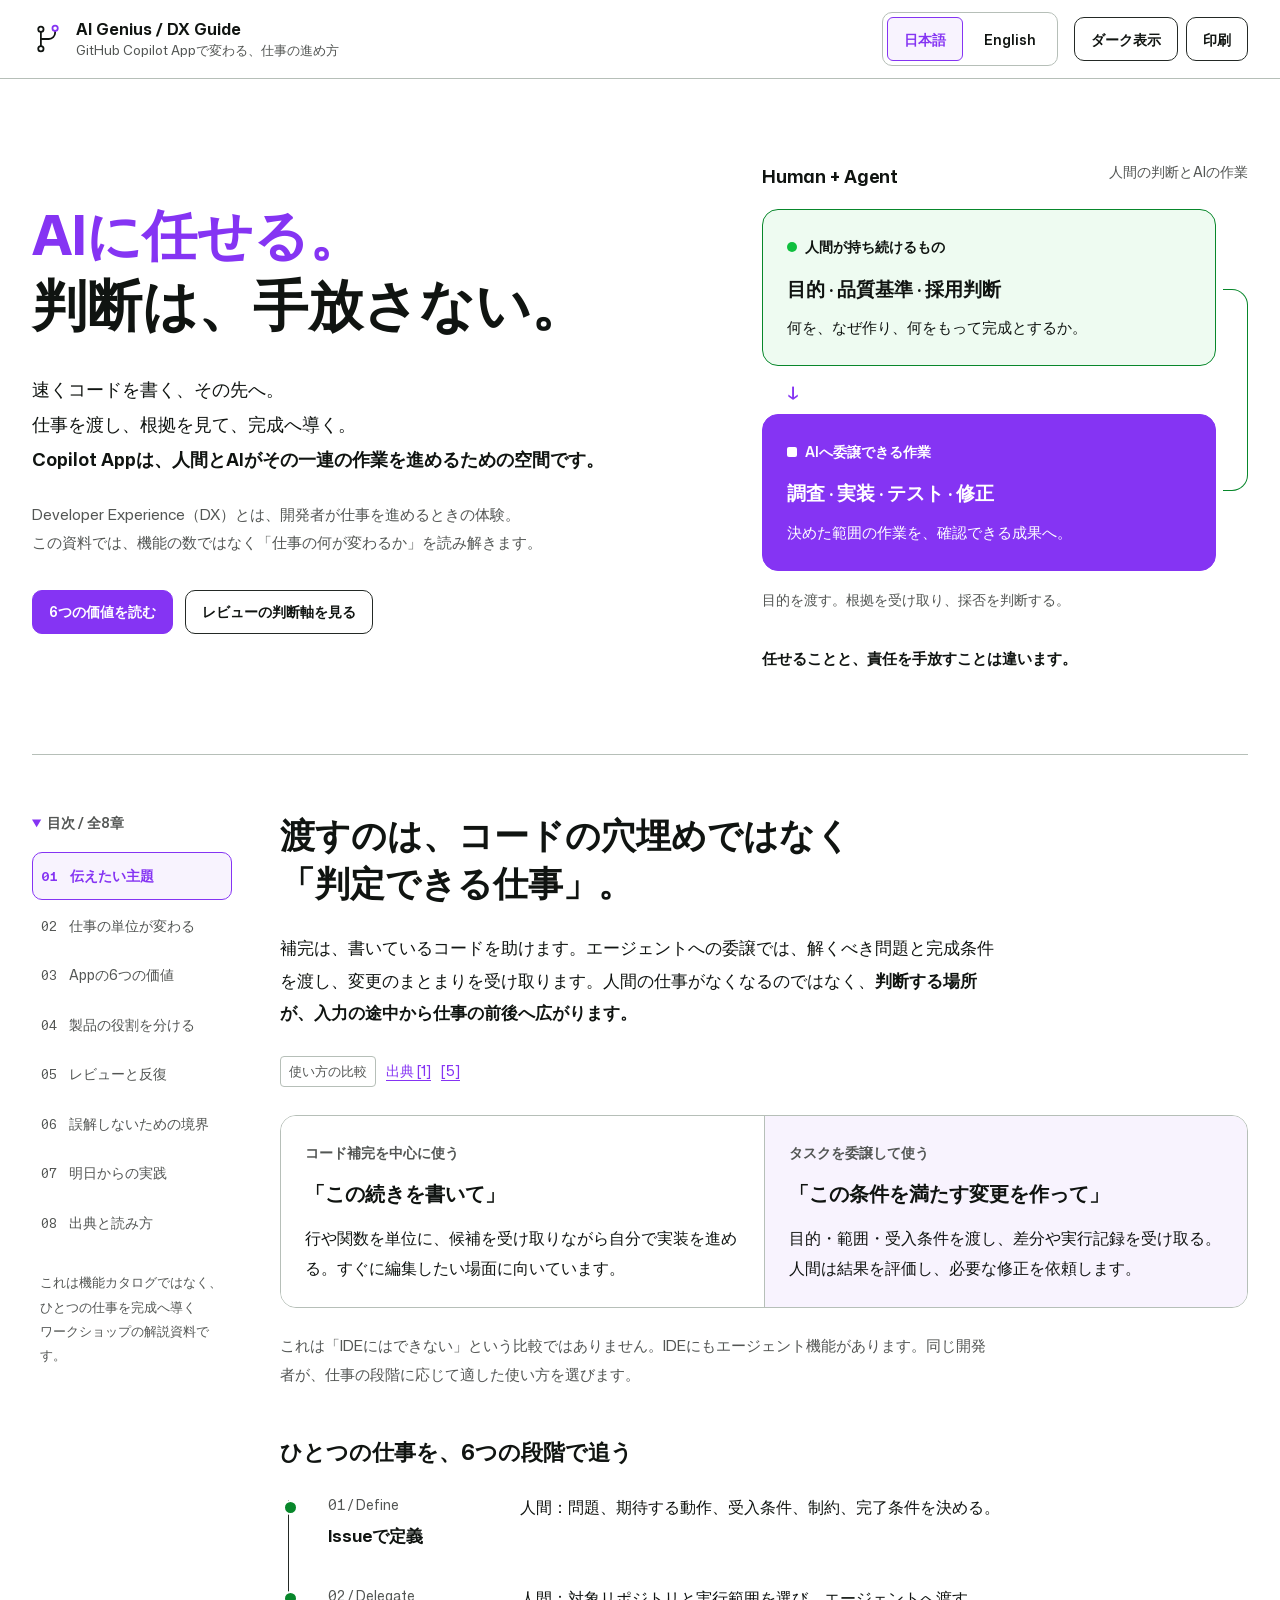
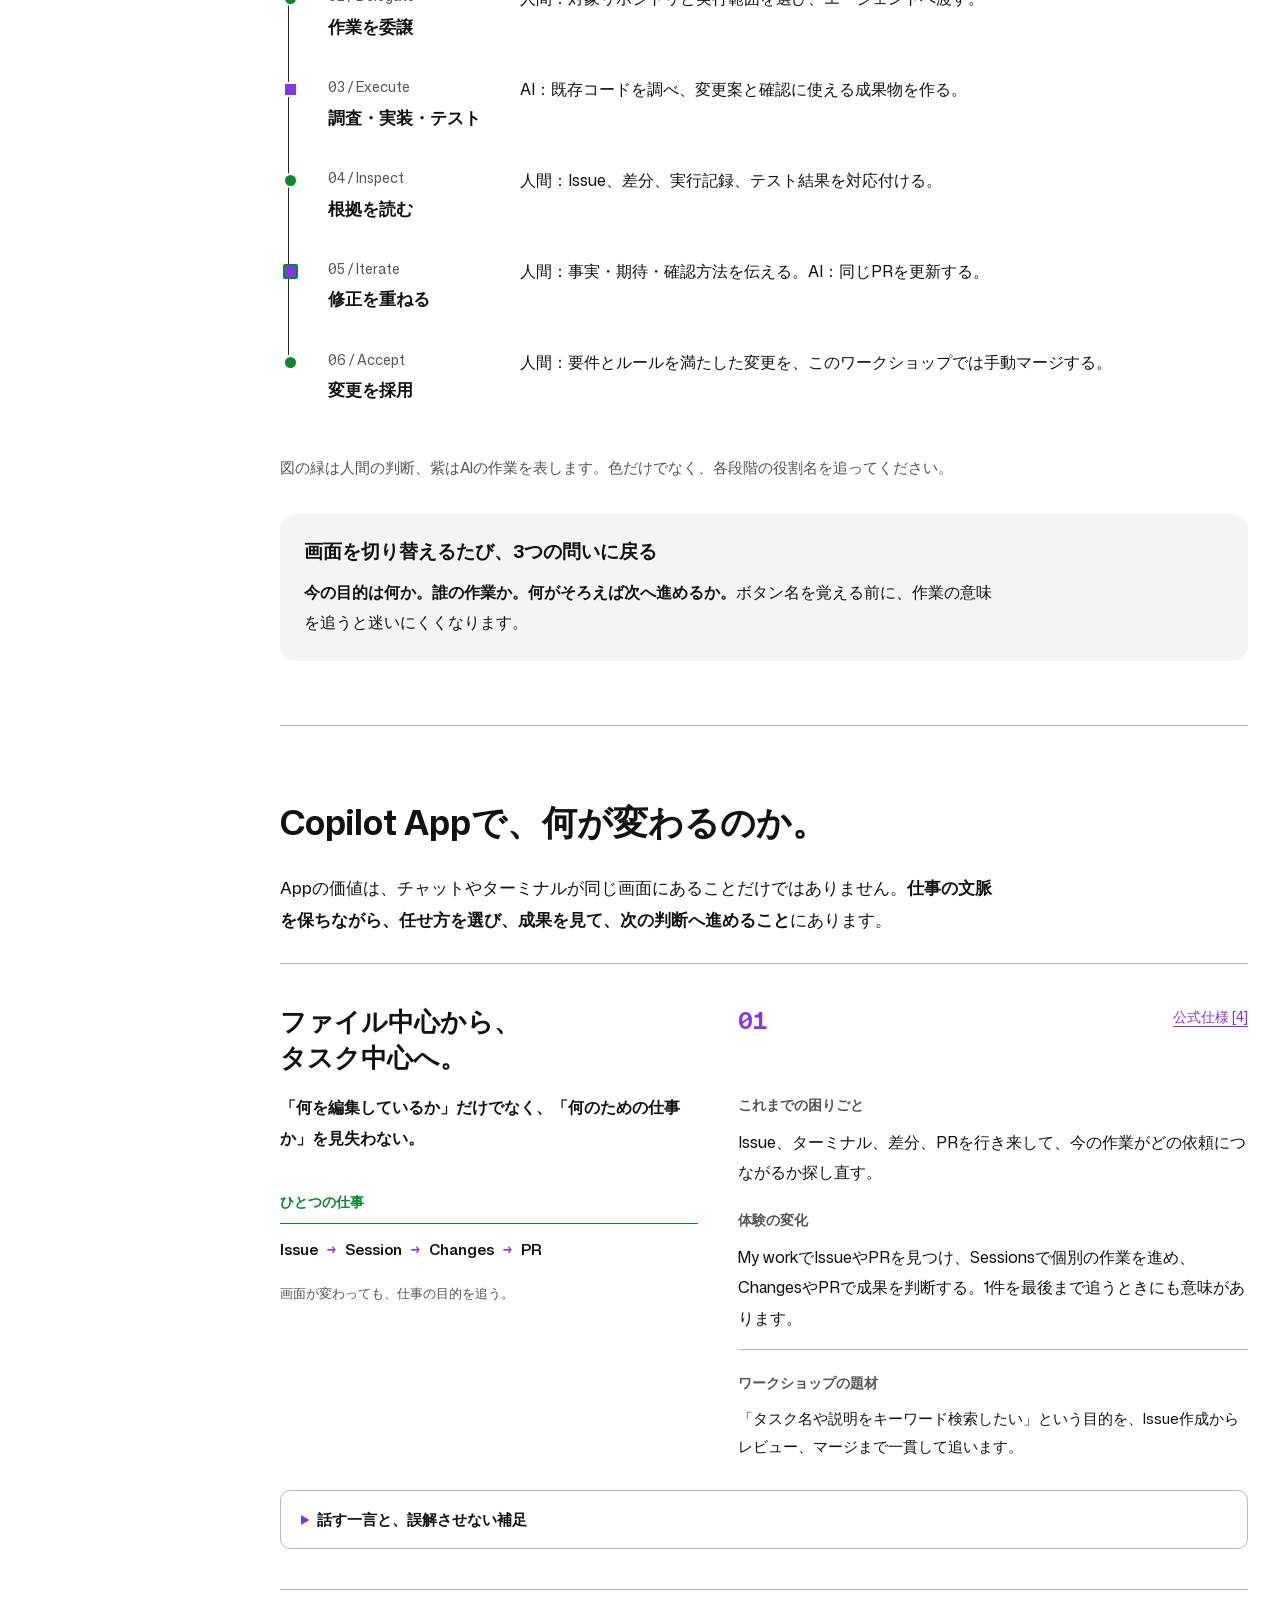
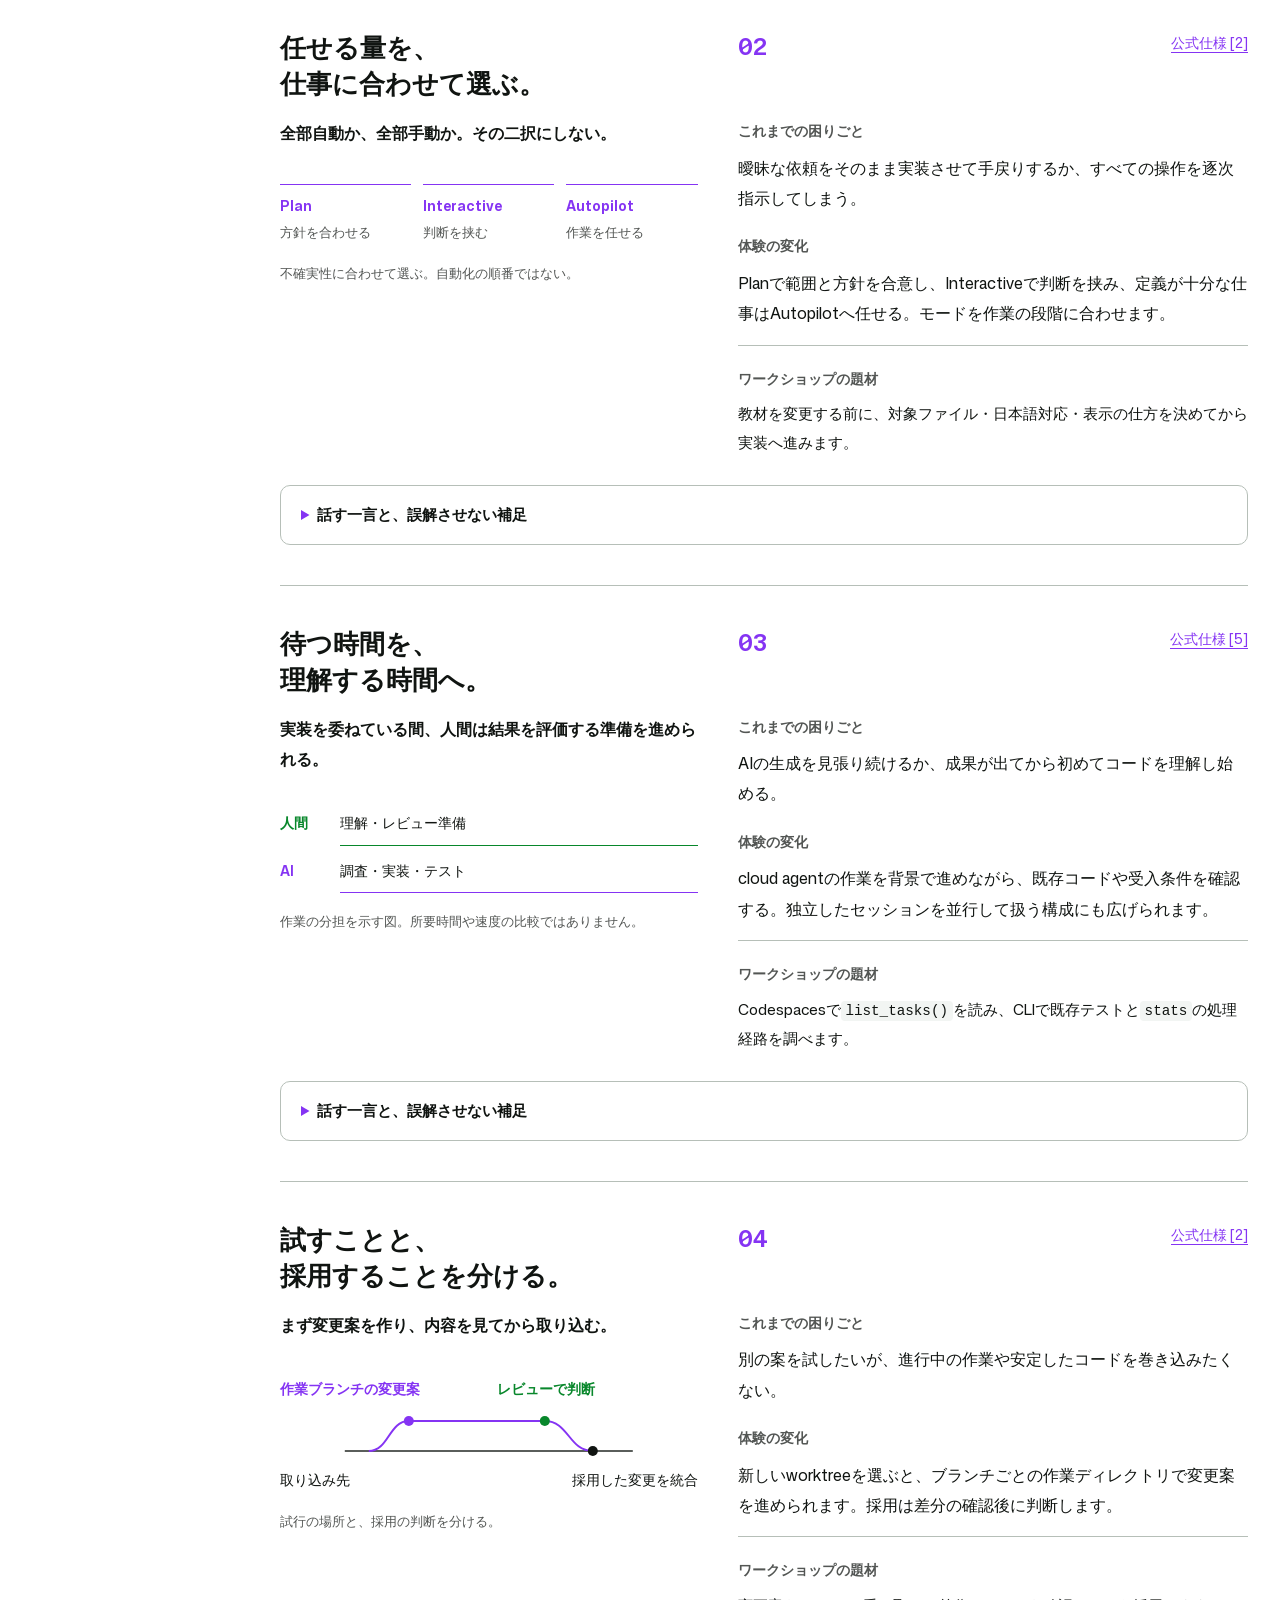
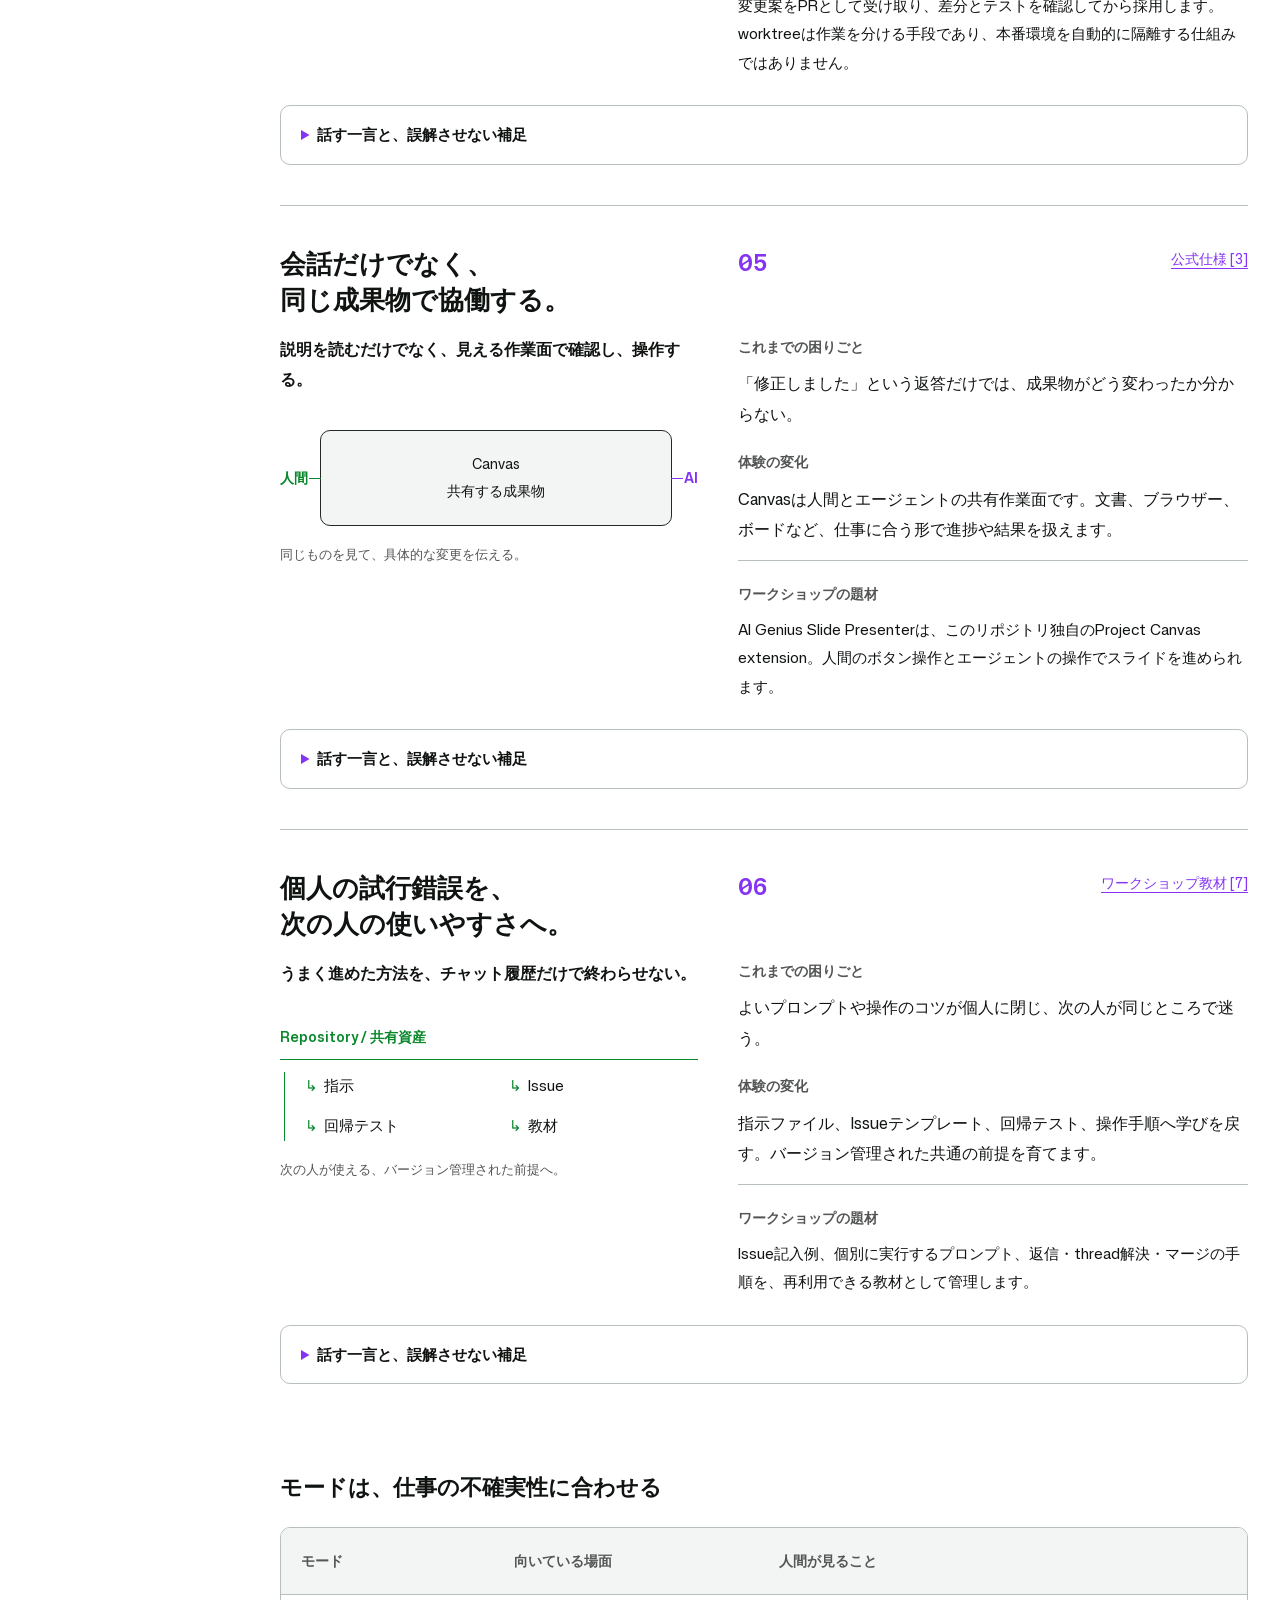
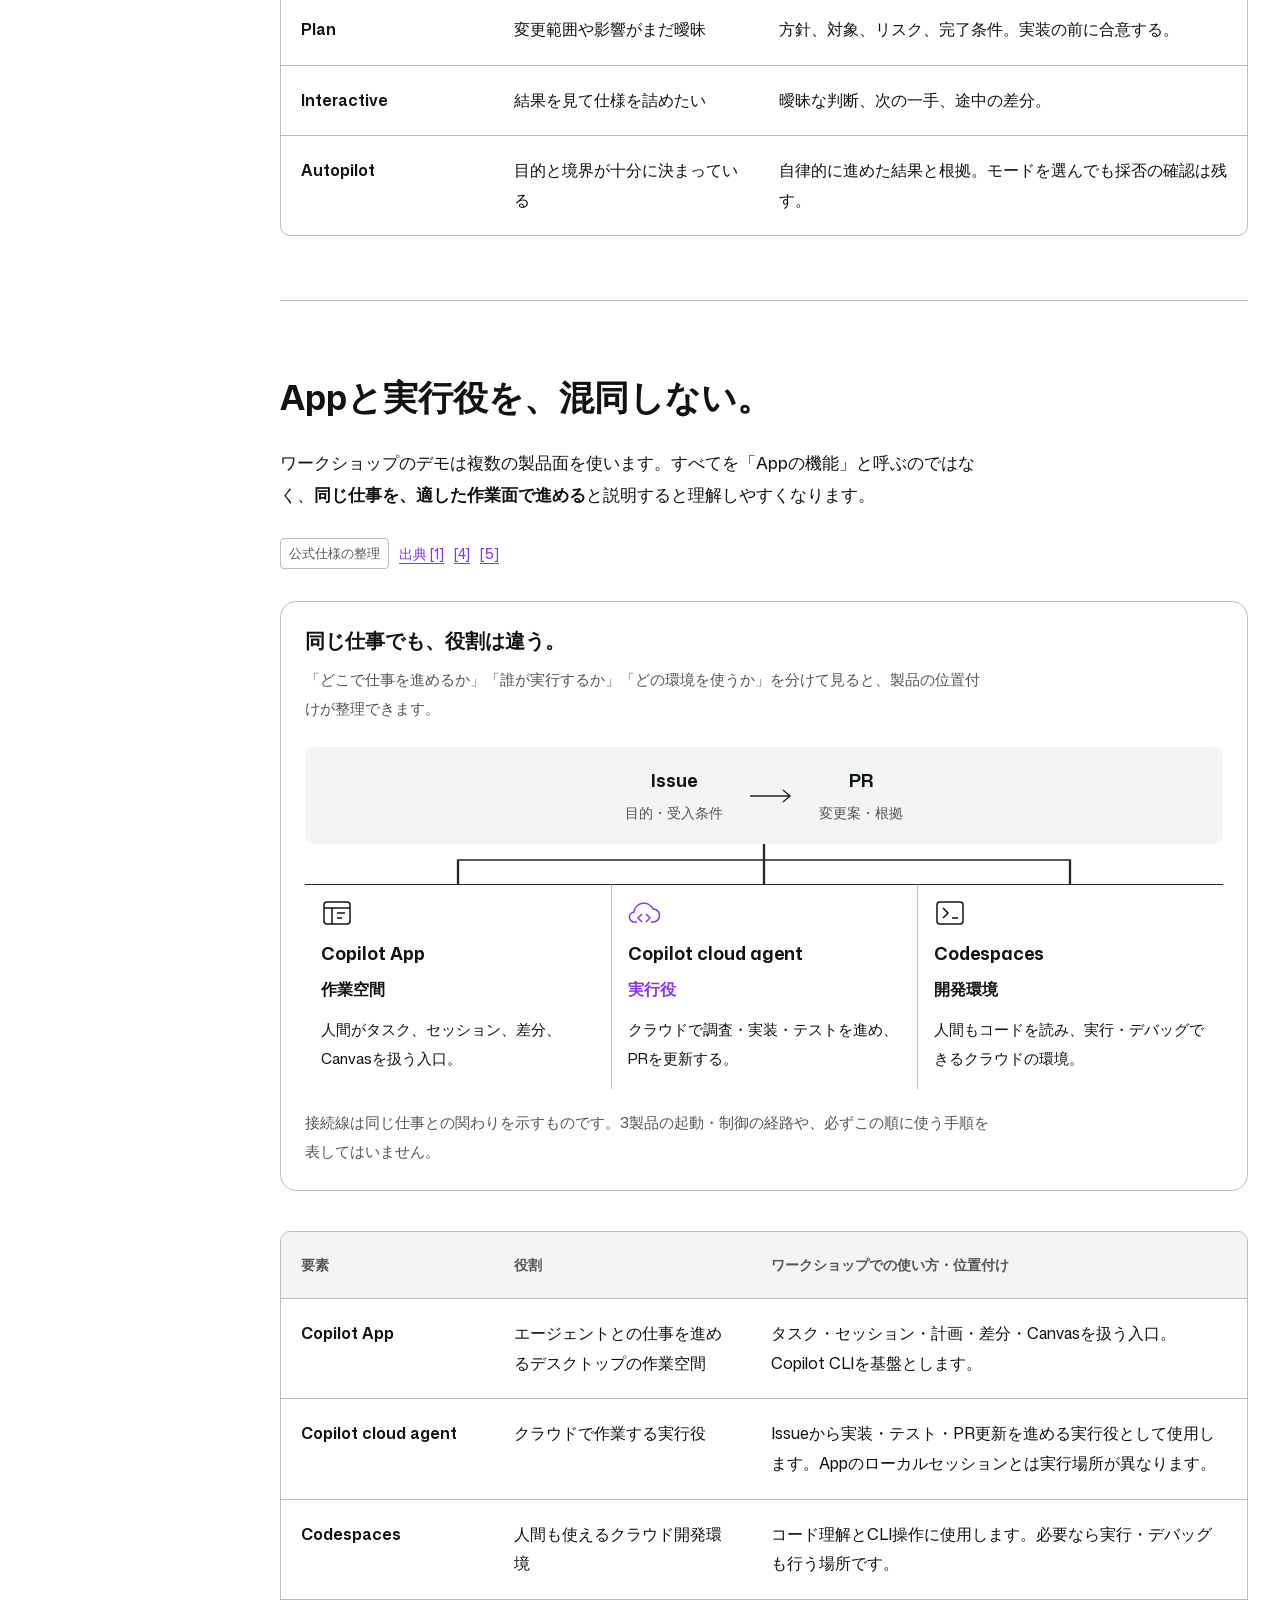
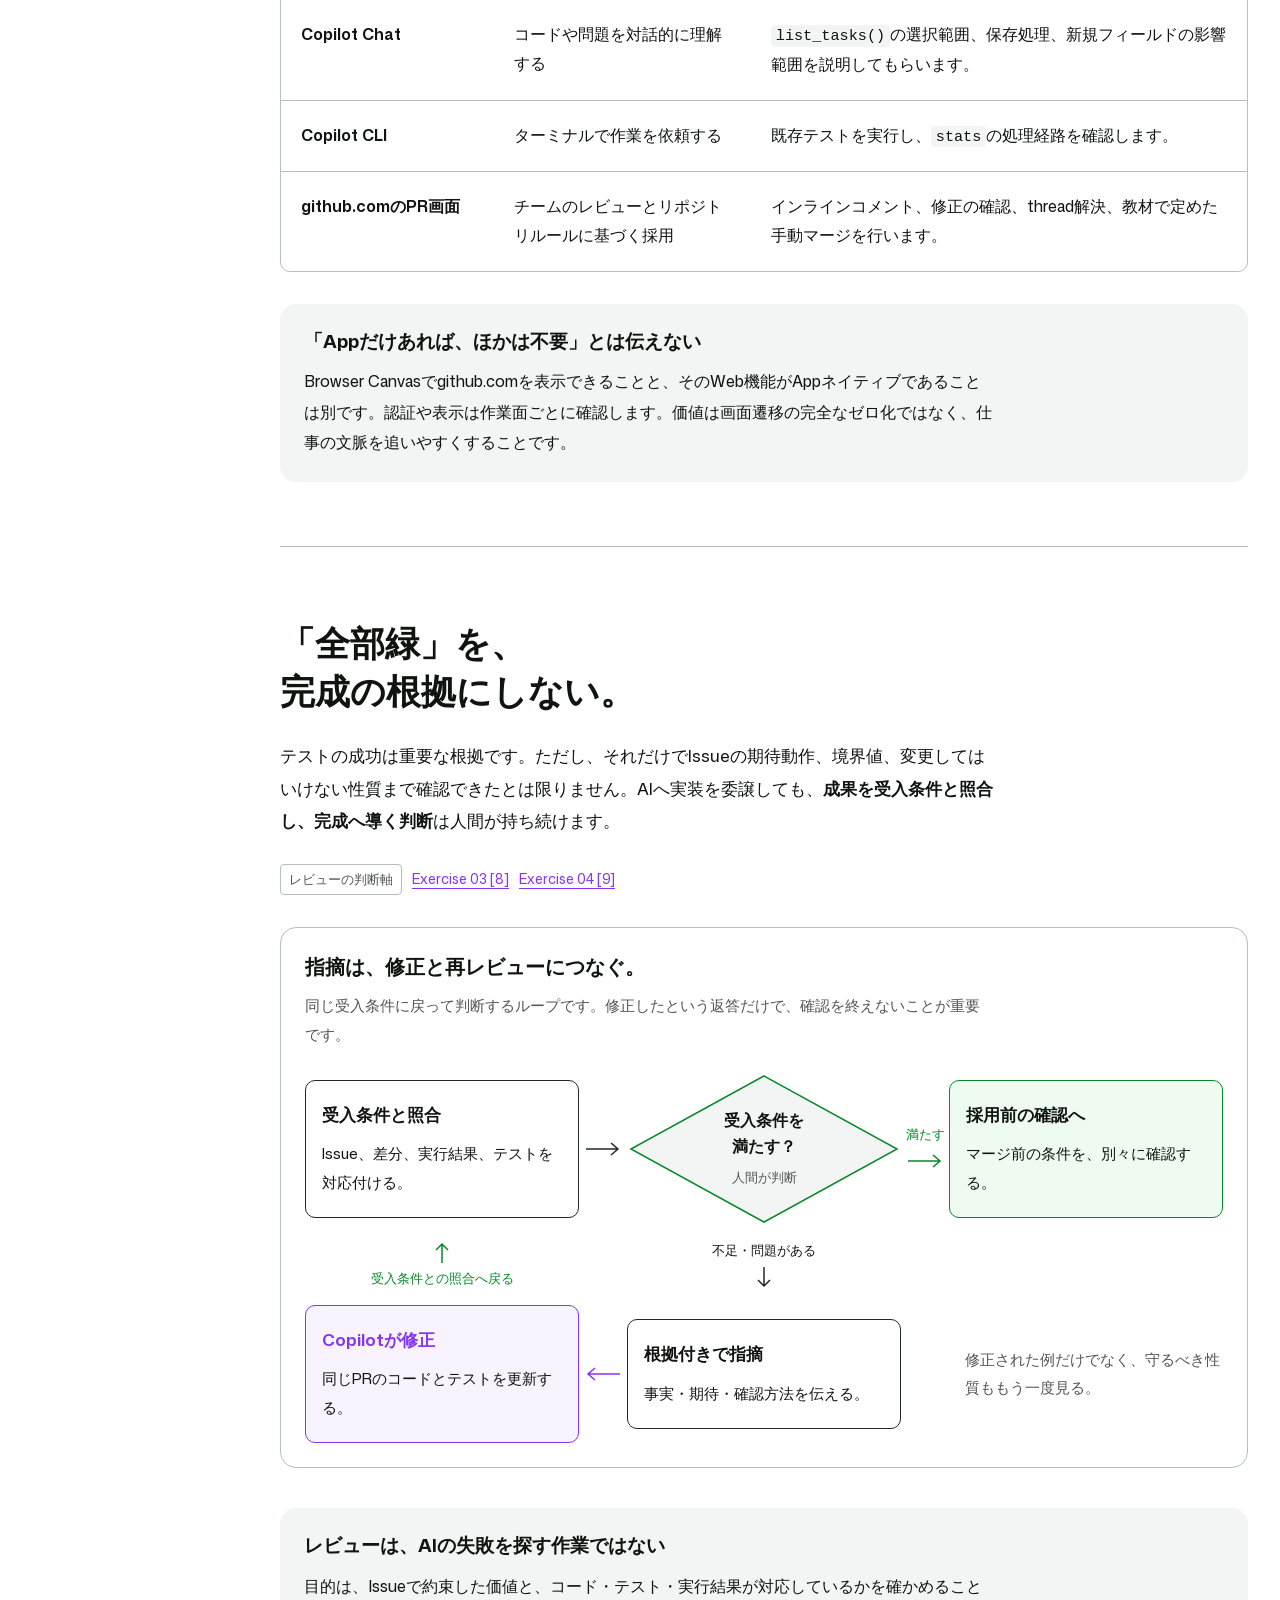
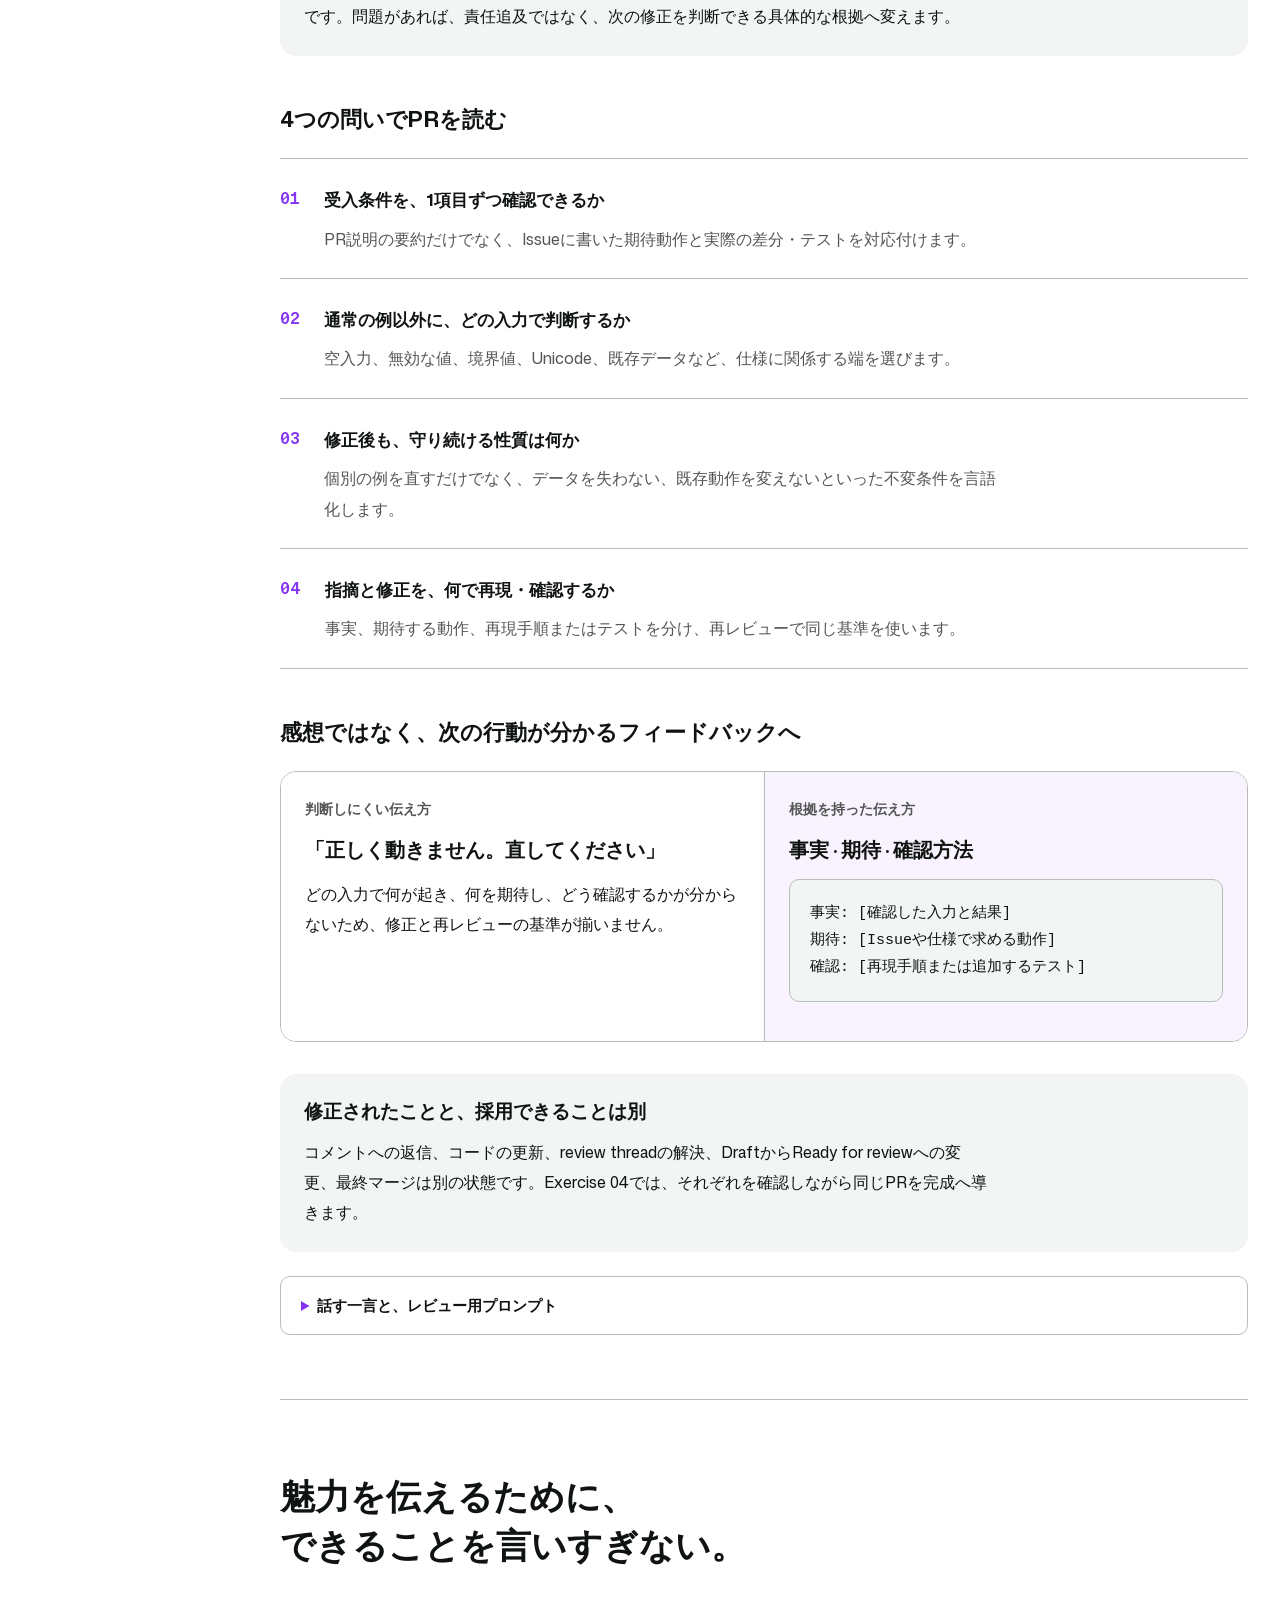
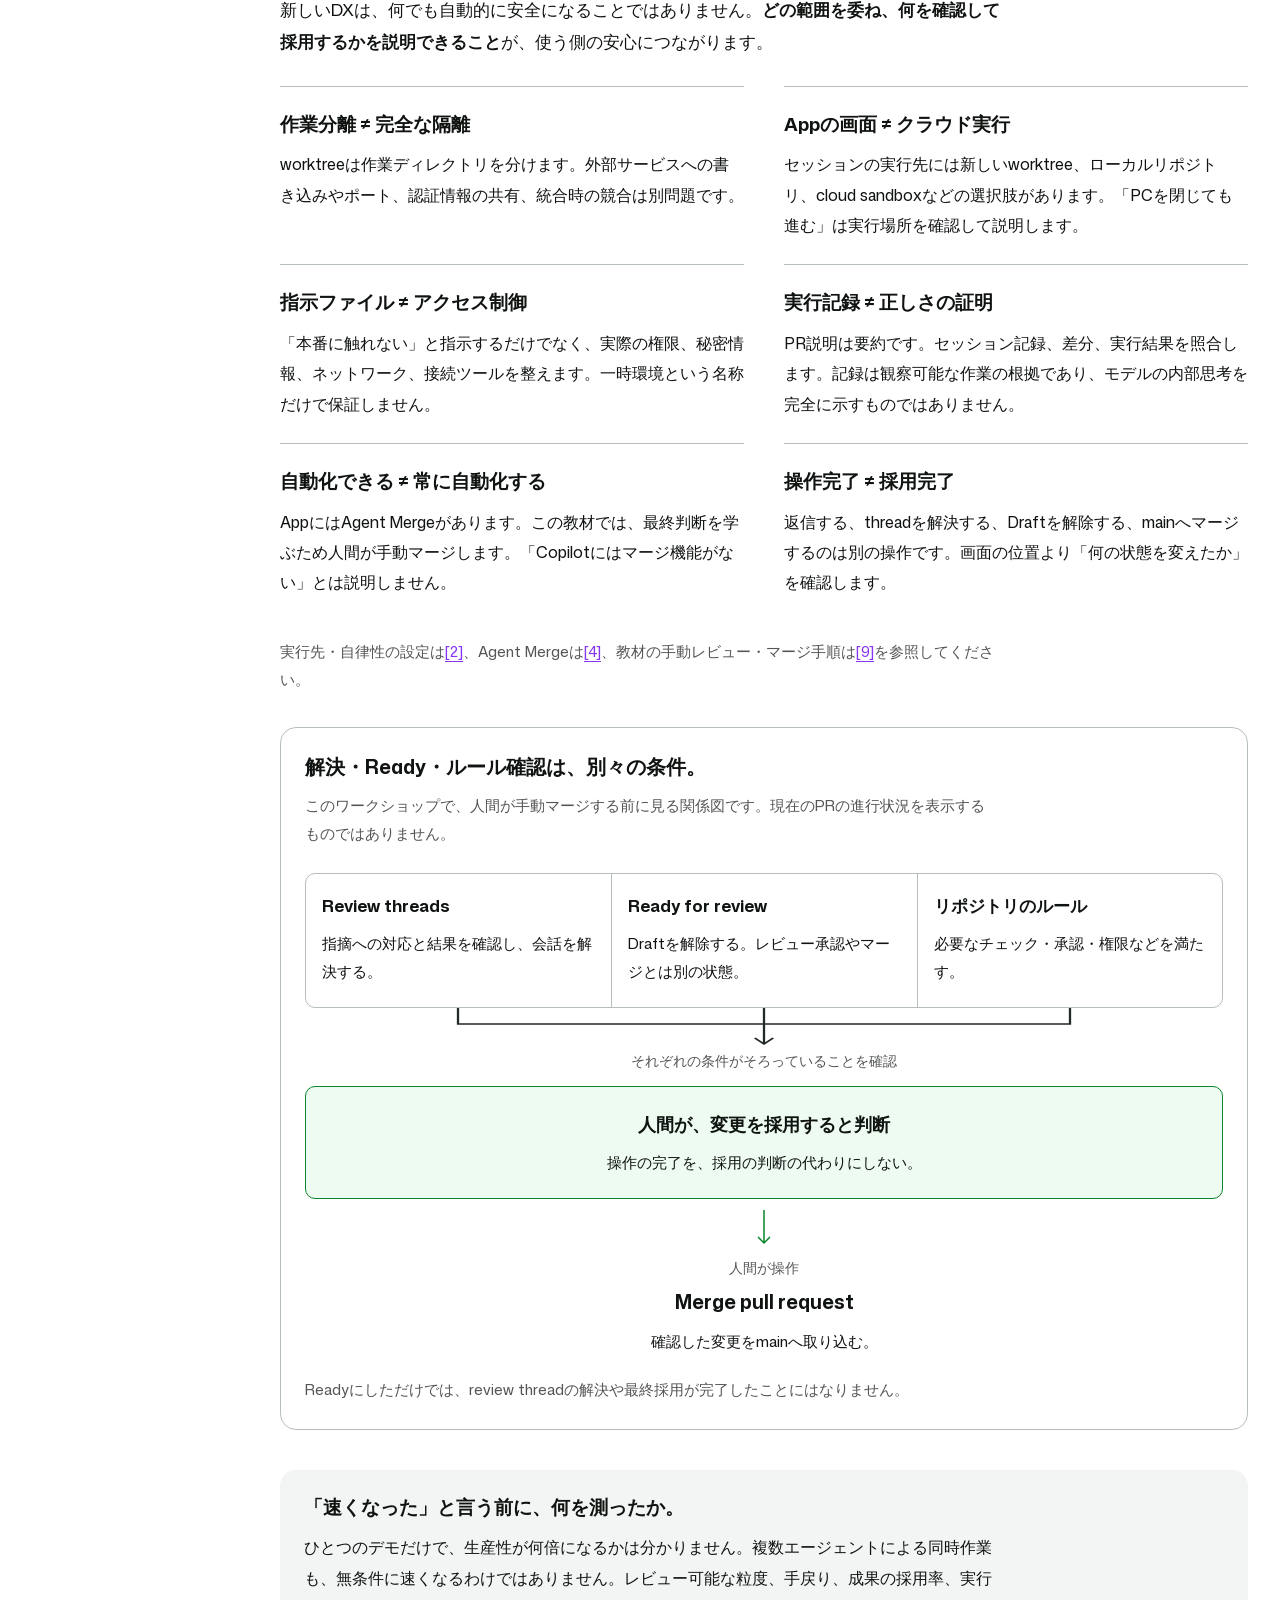
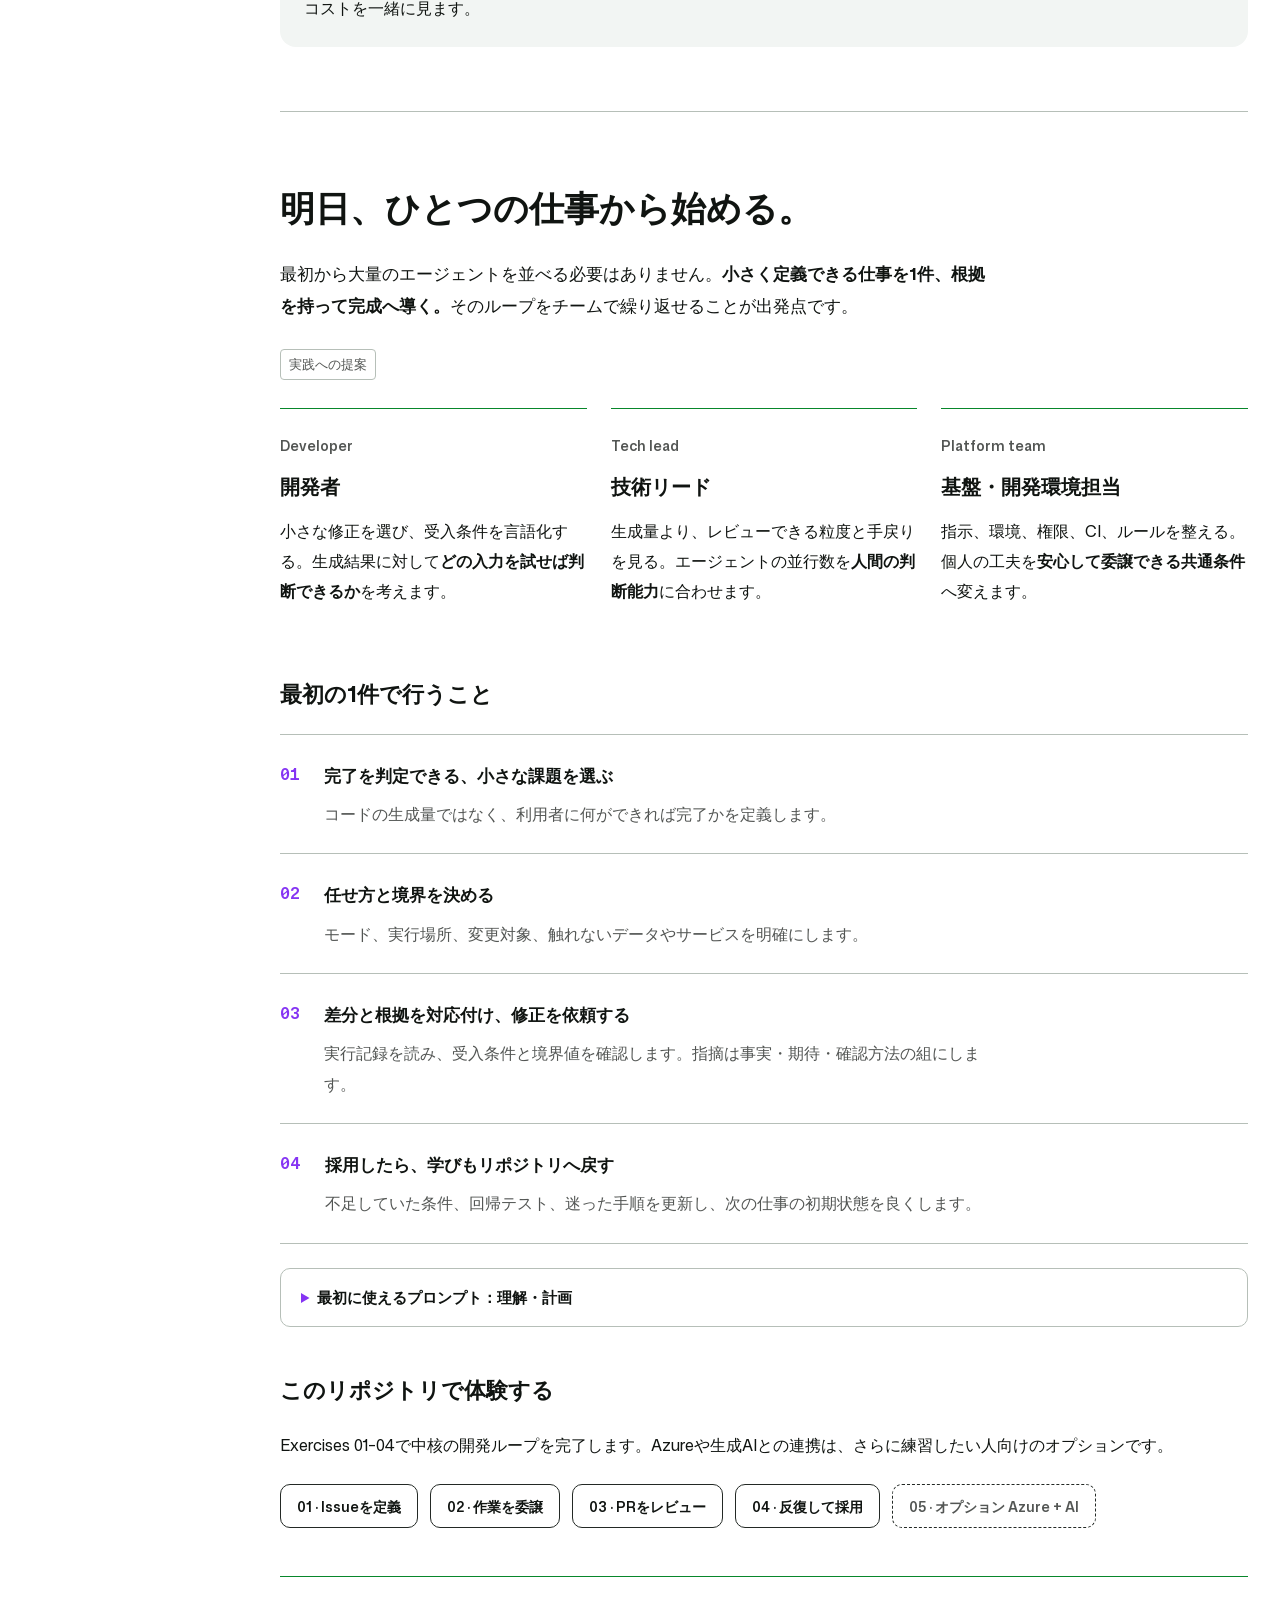
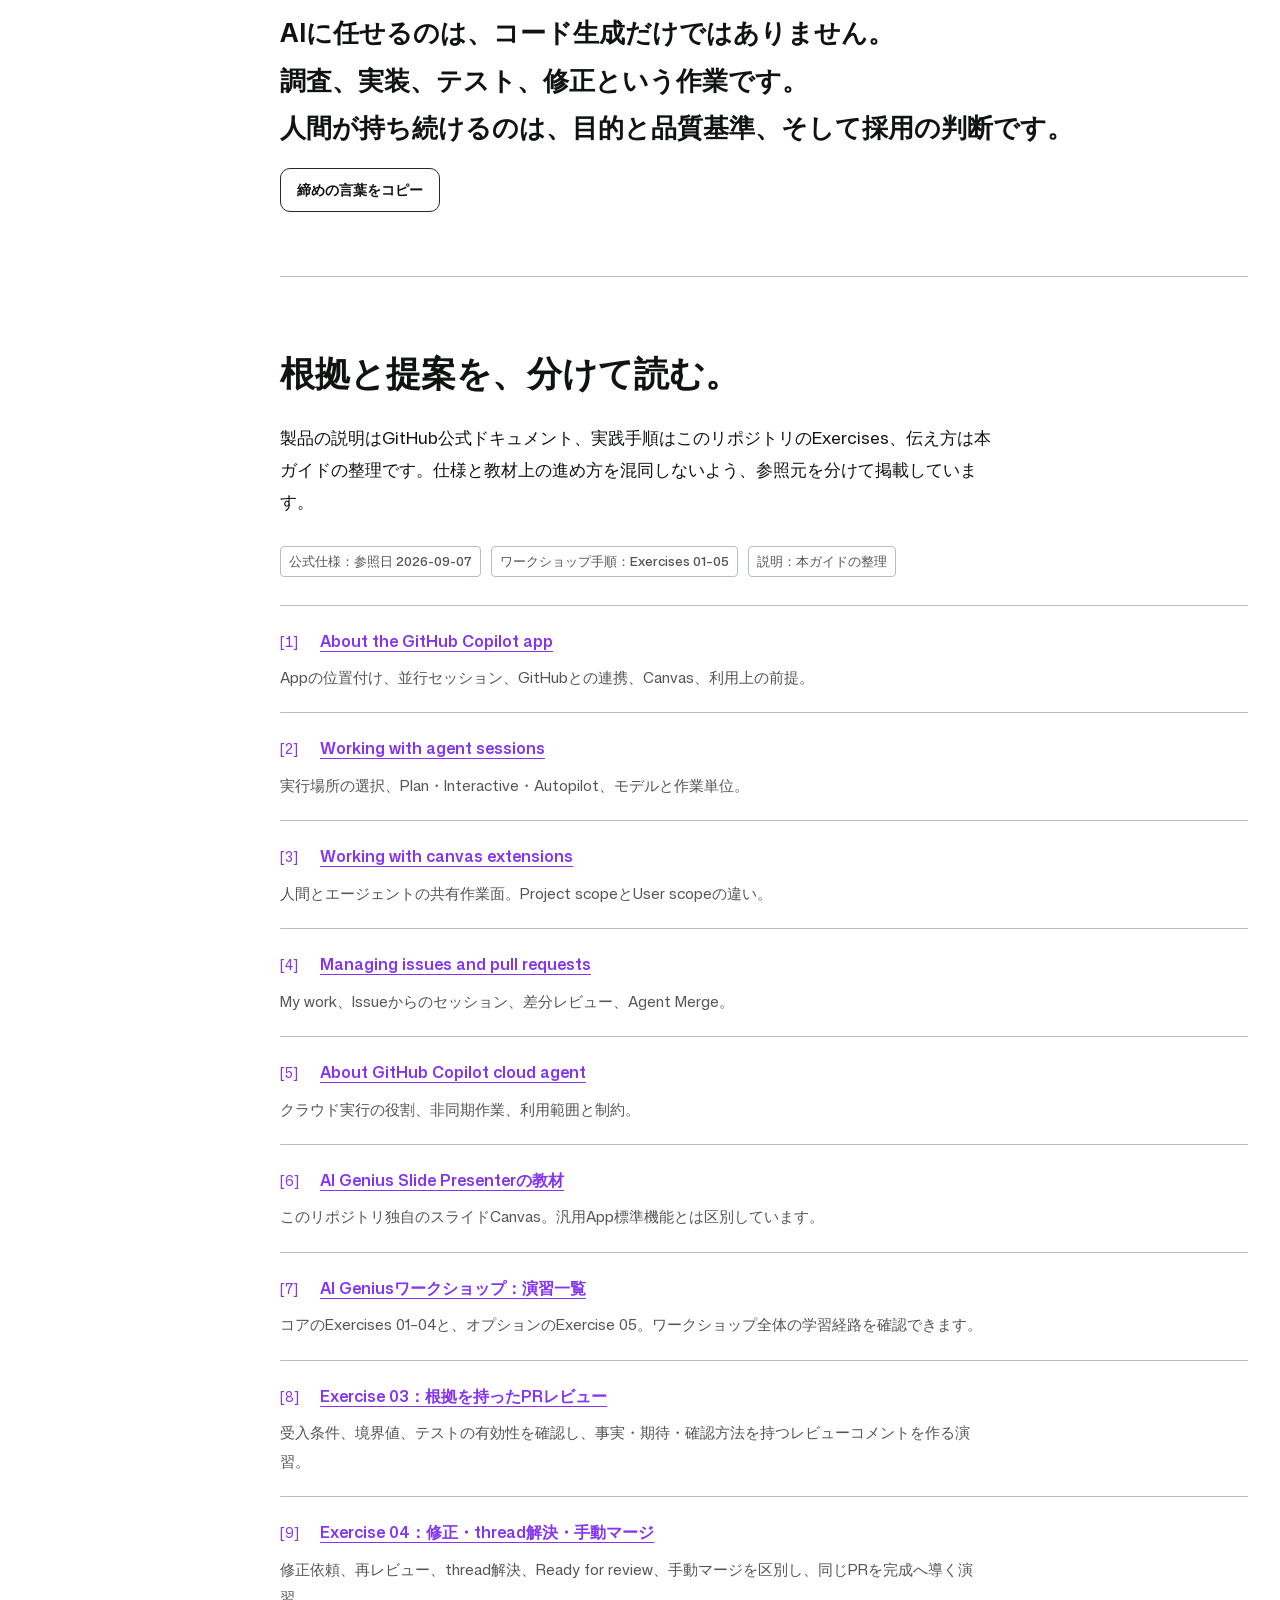
==== commit 68c7d304: "docs: upgrade DX guide with Copilot theme and bilingual content Add inline diagrams and Japanese/Eng" ====
--- a/presentation/copilot-app-dx/index.html
+++ b/presentation/copilot-app-dx/index.html
@@ -1,4 +1,12 @@
 <!doctype html>
+<!--
+THESIS: Make the boundary between delegated work and human judgment visible.
+OWN-WORLD: GitHub neutrals, restrained green, Copilot purple, standard-width Mona Sans.
+STORY: Understand the relationship, follow the workflow, inspect evidence, use the exercises.
+FIRST VIEWPORT: A Japanese thesis beside a human/agent handoff diagram, with two reading links.
+FORM: A bilingual eight-chapter guide with illustrated values and static explanatory maps.
+The visual direction is pinned to the GitHub Brand Toolkit, not a generated campaign identity.
+-->
 <html lang="ja">
 <head>
   <meta charset="utf-8">
@@ -18,150 +26,123 @@
   <style>
     :root {
       color-scheme: light;
-      --cp-bg: #f7f4ef;
-      --cp-bg-elevated: #fcfbf8;
-      --cp-surface: #ffffff;
-      --cp-surface-soft: #f5f5f5;
-      --cp-border: #dedede;
-      --cp-border-strong: #919191;
-      --cp-text: #242424;
-      --cp-text-muted: #5c5c5c;
-      --cp-text-soft: #6f6f6f;
-      --cp-accent: #b11f4b;
-      --cp-accent-hover: #9a1a41;
-      --cp-accent-soft: rgba(177, 31, 75, 0.08);
-      --cp-accent-fg: #ffffff;
-      --cp-success: #16a34a;
-      --cp-danger: #dc2626;
-      --cp-warning: #f59e0b;
-      --cp-link: #0078d4;
-      --cp-shadow: 0 18px 48px rgba(0, 0, 0, 0.12);
-      --cp-overlay: rgba(255, 255, 255, 0.8);
-      --cp-panel: rgba(255, 255, 255, 0.86);
-      --cp-panel-strong: rgba(255, 255, 255, 0.96);
-      --cp-sheen: rgba(255, 255, 255, 0.55);
-      --cp-highlight: rgba(177, 31, 75, 0.12);
+      --cp-brand-white: #ffffff;
+      --cp-brand-black: #101411;
+      --cp-neutral-100: #f2f5f3;
+      --cp-neutral-200: #e4ebe6;
+      --cp-neutral-300: #b6bfb8;
+      --cp-neutral-400: #909692;
+      --cp-neutral-600: #232925;
+      --cp-brand-green: #0fbf3e;
+      --cp-brand-green-dark: #08872b;
+      --cp-brand-purple: #8534f3;
+      --cp-brand-purple-light: #c898fd;
+      --cp-brand-purple-dark: #43179e;
+      --cp-bg: var(--cp-brand-white);
+      --cp-bg-elevated: var(--cp-neutral-100);
+      --cp-surface: var(--cp-brand-white);
+      --cp-surface-soft: var(--cp-neutral-100);
+      --cp-border: var(--cp-neutral-300);
+      --cp-border-strong: var(--cp-neutral-600);
+      --cp-text: var(--cp-brand-black);
+      --cp-text-muted: color-mix(in srgb, var(--cp-brand-black) 72%, var(--cp-brand-white));
+      --cp-text-soft: color-mix(in srgb, var(--cp-brand-black) 65%, var(--cp-brand-white));
+      --cp-accent: var(--cp-brand-purple);
+      --cp-accent-hover: var(--cp-brand-purple-dark);
+      --cp-accent-soft: color-mix(in srgb, var(--cp-brand-purple) 6%, var(--cp-bg));
+      --cp-accent-fg: var(--cp-brand-white);
+      --cp-green-ink: var(--cp-brand-green-dark);
+      --cp-green-soft: color-mix(in srgb, var(--cp-brand-green) 7%, var(--cp-bg));
+      --cp-success: var(--cp-green-ink);
+      --cp-danger: #cf222e;
+      --cp-warning: #9a6700;
+      --cp-link: var(--cp-accent);
+      --cp-shadow: 0 8px 24px color-mix(in srgb, var(--cp-brand-black) 8%, transparent);
+      --cp-overlay: color-mix(in srgb, var(--cp-bg) 90%, transparent);
+      --cp-panel: var(--cp-surface);
+      --cp-panel-strong: var(--cp-surface);
+      --cp-sheen: color-mix(in srgb, var(--cp-brand-white) 8%, transparent);
+      --cp-highlight: color-mix(in srgb, var(--cp-accent) 18%, var(--cp-bg));
+      --cp-action-bg: var(--cp-brand-purple);
+      --cp-action-hover: var(--cp-brand-purple-dark);
+      --cp-action-fg: var(--cp-brand-white);
+      --cp-font: "Mona Sans", "Segoe UI", Aptos, Calibri, "Yu Gothic UI", Meiryo, -apple-system, BlinkMacSystemFont, "Hiragino Kaku Gothic ProN", sans-serif;
+      --cp-font-mono: Consolas, "Courier New", Courier, monospace;
+      --cp-header-height: 4.75rem;
+      --cp-header-min-height: 4.75rem;
+      --cp-print-bg: var(--cp-brand-white);
+      --cp-print-text: var(--cp-brand-black);
+      --cp-print-muted: var(--cp-neutral-600);
+      --cp-print-border: var(--cp-neutral-300);
+      --cp-print-accent: var(--cp-brand-purple-dark);
+      --cp-print-link: var(--cp-brand-purple-dark);
     }
     html[data-theme="dark"] {
       color-scheme: dark;
-      --cp-bg: #3d3b3a;
-      --cp-bg-elevated: #343231;
-      --cp-surface: #292929;
-      --cp-surface-soft: #2e2e2e;
-      --cp-border: #474747;
-      --cp-border-strong: #5f5f5f;
-      --cp-text: #dedede;
-      --cp-text-muted: #919191;
-      --cp-text-soft: #b0b0b0;
-      --cp-accent: #fd8ea1;
-      --cp-accent-hover: #fb7b91;
-      --cp-accent-soft: rgba(253, 142, 161, 0.14);
-      --cp-accent-fg: #1a1a1a;
-      --cp-success: #4ade80;
+      --cp-bg: var(--cp-brand-black);
+      --cp-bg-elevated: var(--cp-neutral-600);
+      --cp-surface: var(--cp-brand-black);
+      --cp-surface-soft: var(--cp-neutral-600);
+      --cp-border: color-mix(in srgb, var(--cp-neutral-300) 40%, var(--cp-bg));
+      --cp-border-strong: var(--cp-neutral-400);
+      --cp-text: var(--cp-brand-white);
+      --cp-text-muted: var(--cp-neutral-300);
+      --cp-text-soft: var(--cp-neutral-300);
+      --cp-accent: var(--cp-brand-purple-light);
+      --cp-accent-hover: var(--cp-brand-white);
+      --cp-accent-soft: color-mix(in srgb, var(--cp-brand-purple) 12%, var(--cp-bg));
+      --cp-accent-fg: var(--cp-brand-black);
+      --cp-green-ink: var(--cp-brand-green);
+      --cp-green-soft: color-mix(in srgb, var(--cp-brand-green) 8%, var(--cp-bg));
       --cp-danger: #f87171;
       --cp-warning: #fbbf24;
-      --cp-link: #4da6ff;
-      --cp-shadow: 0 18px 48px rgba(0, 0, 0, 0.32);
-      --cp-overlay: rgba(41, 41, 41, 0.88);
-      --cp-panel: rgba(41, 41, 41, 0.72);
-      --cp-panel-strong: rgba(41, 41, 41, 0.96);
-      --cp-sheen: rgba(255, 255, 255, 0.04);
-      --cp-highlight: rgba(253, 142, 161, 0.12);
-    }
-    :root {
-      --cp-card-shadow: 0 0 2px rgba(0,0,0,0.12), 0 1px 2px rgba(0,0,0,0.14);
-      --cp-print-bg: #ffffff;
-      --cp-print-text: #242424;
-      --cp-print-muted: #5c5c5c;
-      --cp-print-border: #dedede;
-      --cp-print-accent: #b11f4b;
-      --cp-print-link: #0078d4;
+      --cp-shadow: 0 8px 24px color-mix(in srgb, var(--cp-brand-black) 40%, transparent);
     }
     * { box-sizing: border-box; }
     [hidden] { display: none !important; }
-    html { scroll-behavior: smooth; scroll-padding-top: 7rem; }
+    html { scroll-behavior: smooth; scroll-padding-top: calc(var(--cp-header-height) + 2rem); }
     body {
       margin: 0;
       background: var(--cp-bg);
       color: var(--cp-text);
-      font: 1rem/1.85 "Segoe UI", Aptos, Calibri, -apple-system, BlinkMacSystemFont, sans-serif;
-      overflow-wrap: anywhere;
+      font: 1rem/1.9 var(--cp-font);
+      font-optical-sizing: auto;
+      font-variant-ligatures: none;
+      line-break: strict;
     }
     button { font: inherit; }
-    a { color: var(--cp-link); text-underline-offset: 0.2em; }
+    a { color: var(--cp-link); text-underline-offset: 0.25em; overflow-wrap: anywhere; }
     a:hover { text-decoration-thickness: 2px; }
     :focus-visible { outline: 3px solid var(--cp-accent); outline-offset: 4px; }
     ::selection { background: var(--cp-highlight); color: var(--cp-text); }
     h1, h2, h3, h4, p, ol, ul, dl, figure, blockquote { margin: 0; }
-    h1, h2, h3, h4 { line-height: 1.4; letter-spacing: -0.025em; }
+    h1, h2, h3, h4 { line-height: 1.4; font-weight: 700; text-wrap: balance; }
     p + p { margin-top: 1rem; }
-    code, pre, .mono {
-      font-family: Consolas, "Courier New", Courier, monospace;
-    }
-    code {
-      padding: 0.12rem 0.3rem;
-      border-radius: 4px;
-      background: var(--cp-surface-soft);
-      font-size: 0.9em;
-    }
+    code, pre { font-family: var(--cp-font-mono); }
+    .mono { font-variant-numeric: tabular-nums; }
+    code { padding: 0.12rem 0.3rem; border-radius: 4px; background: var(--cp-surface-soft); font-size: 0.95em; overflow-wrap: anywhere; }
     pre {
       padding: 1.25rem;
       border: 1px solid var(--cp-border);
       border-radius: 0.625rem;
       background: var(--cp-surface-soft);
       color: var(--cp-text);
-      font-size: 0.88rem;
+      font-size: 0.9375rem;
       line-height: 1.8;
       white-space: pre-wrap;
       overflow-wrap: anywhere;
       tab-size: 2;
+      min-width: 0;
     }
     pre code { padding: 0; background: none; font-size: inherit; }
-    .skip-link {
-      position: fixed;
-      top: -6rem;
-      left: 1rem;
-      z-index: 100;
-      padding: 0.75rem 1rem;
-      background: var(--cp-surface);
-      color: var(--cp-text);
-      border: 1px solid var(--cp-border-strong);
-      border-radius: 0.625rem;
-    }
+    .skip-link { position: fixed; top: -6rem; left: 1rem; z-index: 100; padding: 0.75rem 1rem; background: var(--cp-surface); color: var(--cp-text); border: 1px solid var(--cp-border-strong); border-radius: 0.625rem; }
     .skip-link:focus { top: 1rem; }
-    .topbar {
-      position: sticky;
-      top: 0;
-      z-index: 20;
-      background: var(--cp-surface);
-      border-bottom: 1px solid var(--cp-border);
-    }
-    .topbar-inner {
-      max-width: 1440px;
-      min-height: 76px;
-      margin: 0 auto;
-      padding: 1rem 2rem;
-      display: flex;
-      align-items: center;
-      justify-content: space-between;
-      gap: 1rem;
-    }
-    .brand {
-      display: flex;
-      align-items: center;
-      gap: 0.875rem;
-      color: var(--cp-text);
-      text-decoration: none;
-      line-height: 1.4;
-    }
-    .brand-mark {
-      width: 36px;
-      height: 36px;
-      flex: none;
-      color: var(--cp-text);
-    }
-    .brand-name { display: block; font-weight: 750; letter-spacing: -0.02em; }
-    .brand-subtitle { display: block; color: var(--cp-text-muted); font-size: 0.75rem; }
+    .topbar { position: sticky; top: 0; z-index: 20; background: var(--cp-bg); border-bottom: 1px solid var(--cp-border); }
+    .topbar-inner { max-width: 1320px; min-height: var(--cp-header-min-height); margin: 0 auto; padding: 0.75rem 2rem; display: flex; align-items: center; justify-content: space-between; gap: 1rem; }
+    .brand { display: flex; align-items: center; gap: 0.75rem; min-width: 0; margin-right: auto; color: var(--cp-text); text-decoration: none; line-height: 1.45; }
+    .brand-mark { width: 32px; height: 32px; flex: none; }
+    .brand-name { display: block; font-weight: 700; }
+    .brand-subtitle { display: block; color: var(--cp-text-muted); font-size: 0.8125rem; }
     .top-actions { display: flex; align-items: center; gap: 0.5rem; flex-shrink: 0; }
     .button {
       display: inline-flex;
@@ -169,237 +150,319 @@
       justify-content: center;
       gap: 0.5rem;
       min-height: 44px;
-      padding: 0.5rem 0.875rem;
+      padding: 0.625rem 1rem;
       border: 1px solid var(--cp-border-strong);
       border-radius: 0.625rem;
       color: var(--cp-text);
       background: var(--cp-surface);
       font-weight: 600;
-      font-size: 0.8125rem;
+      font-size: 0.875rem;
       line-height: 1.5;
       text-decoration: none;
       cursor: pointer;
+      transition: background-color 160ms ease-out, color 160ms ease-out, border-color 160ms ease-out;
     }
     .button:hover { background: var(--cp-surface-soft); }
     .button:disabled { cursor: wait; opacity: 0.7; }
-    .button-primary { border-color: var(--cp-accent); color: var(--cp-accent-fg); background: var(--cp-accent); }
-    .button-primary:hover { background: var(--cp-accent-hover); }
-    .shell { max-width: 1440px; margin: 0 auto; padding: 0 2rem; }
-    .hero {
-      display: grid;
-      grid-template-columns: minmax(0, 1.35fr) minmax(280px, 0.85fr);
-      gap: 4rem;
-      align-items: center;
-      padding: 5rem 0 4rem;
-      border-bottom: 1px solid var(--cp-border-strong);
-    }
-    .eyebrow {
-      display: flex;
-      flex-wrap: wrap;
-      align-items: center;
-      gap: 0.75rem;
-      color: var(--cp-text-muted);
-      font-size: 0.75rem;
-      font-weight: 700;
-      letter-spacing: 0.09em;
-      text-transform: uppercase;
-    }
-    .eyebrow::before {
-      content: "";
-      width: 24px;
-      height: 2px;
-      background: var(--cp-accent);
-    }
-    h1 {
-      margin: 1.5rem 0;
-      font-size: clamp(2.5rem, 4.6vw, 4.5rem);
-      font-weight: 800;
-      line-height: 1.28;
-      letter-spacing: -0.055em;
-    }
-    h1 span { color: var(--cp-accent); }
-    .hero-lead { max-width: 42rem; font-size: 1.125rem; line-height: 1.95; }
-    .hero-caption { margin-top: 1rem; color: var(--cp-text-muted); font-size: 0.875rem; }
-    .hero-links { display: flex; flex-wrap: wrap; gap: 0.75rem; margin-top: 1.75rem; }
-    .principle-card {
-      border: 1px solid var(--cp-border);
-      border-radius: 16px;
-      background: var(--cp-surface);
-      box-shadow: var(--cp-card-shadow);
-      overflow: hidden;
-    }
-    .panel-label {
-      display: flex;
-      justify-content: space-between;
-      gap: 0.75rem;
-      align-items: center;
-      padding: 1rem 1.5rem;
-      border-bottom: 1px solid var(--cp-border);
-      color: var(--cp-text-muted);
-      font: 0.75rem/1.5 Consolas, "Courier New", Courier, monospace;
-    }
-    .principle-row { padding: 1.5rem; }
-    .principle-row + .principle-row { border-top: 1px solid var(--cp-border); }
-    .principle-row dt { color: var(--cp-text-muted); font-size: 0.8rem; margin-bottom: 0.5rem; }
-    .principle-row dd { margin: 0; font-size: 1.2rem; font-weight: 700; }
-    .principle-row dd span { display: block; margin-top: 0.5rem; font-size: 0.85rem; font-weight: 400; color: var(--cp-text-muted); }
-    .principle-footer { background: var(--cp-accent-soft); padding: 1rem 1.5rem; font-size: 0.85rem; font-weight: 600; }
-    .page-grid { display: grid; grid-template-columns: 216px minmax(0, 1fr); gap: 3.5rem; align-items: start; padding-top: 2.5rem; }
-    .sidebar { position: sticky; top: 6.75rem; max-height: calc(100vh - 8rem); overflow-y: auto; }
-    .toc { border: 0; border-radius: 0; background: none; }
-    .toc summary { padding: 0.5rem 0 0.875rem; font-size: 0.75rem; letter-spacing: 0.06em; color: var(--cp-text-muted); }
+    .button-primary { border-color: var(--cp-action-bg); color: var(--cp-action-fg); background: var(--cp-action-bg); }
+    .button-primary:hover { background: var(--cp-action-hover); border-color: var(--cp-action-hover); }
+    .language-switch { display: inline-flex; flex: none; gap: 0.25rem; padding: 0.25rem; border: 1px solid var(--cp-border); border-radius: 0.625rem; }
+    .language-switch .button { min-width: 4.25rem; border-color: transparent; border-radius: 0.375rem; }
+    .language-switch .button[aria-pressed="true"] { border-color: var(--cp-accent); background: var(--cp-accent-soft); color: var(--cp-accent); font-weight: 700; }
+    .language-switch .button:disabled { cursor: not-allowed; }
+    .localization-error, .no-script-note { max-width: 78.5rem; margin: 1.5rem auto; padding: 1rem 1.25rem; border: 1px solid var(--cp-border); border-radius: 0.625rem; font-size: 0.9375rem; }
+    .localization-error { color: var(--cp-danger); border-color: var(--cp-danger); }
+    .no-script-note { color: var(--cp-text-muted); }
+    .shell { max-width: 1320px; margin: 0 auto; padding: 0 2rem; }
+    .hero { display: grid; grid-template-columns: minmax(0, 1.3fr) minmax(320px, 0.95fr); gap: 4rem; align-items: center; padding: 5rem 0; border-bottom: 1px solid var(--cp-border); }
+    .hero > * { min-width: 0; }
+    h1 { margin: 0 0 2rem; font-size: clamp(2.25rem, 4.3vw, 4.5rem); font-weight: 750; line-height: 1.28; text-wrap: initial; }
+    .hero-ai { color: var(--cp-accent); }
+    .hero-human { white-space: nowrap; }
+    html[lang="en"] .hero-human { white-space: normal; }
+    html[lang="en"] h1 { line-height: 1.18; }
+    .hero-lead { max-width: 40rem; font-size: 1.125rem; line-height: 1.95; }
+    .hero-caption { margin-top: 1.5rem; max-width: 40rem; color: var(--cp-text-muted); font-size: 0.9375rem; }
+    .hero-links { display: flex; flex-wrap: wrap; gap: 0.75rem; margin-top: 2rem; }
+    .agreement { min-width: 0; }
+    .panel-label { display: flex; justify-content: space-between; flex-wrap: wrap; gap: 0.5rem; padding-bottom: 1rem; color: var(--cp-text-muted); font-size: 0.875rem; }
+    .panel-label strong { color: var(--cp-text); font-size: 1.125rem; }
+    .agreement-roles { position: relative; padding-right: 2rem; }
+    .agreement-roles::after { content: ""; position: absolute; top: 22%; bottom: 22%; right: 0; width: 1.5rem; border: 1px solid var(--cp-green-ink); border-left: 0; border-radius: 0 1rem 1rem 0; }
+    .principle-row { position: relative; padding: 1.5rem; border-radius: 16px; }
+    .principle-human { background: var(--cp-green-soft); border: 1px solid var(--cp-green-ink); }
+    .principle-agent { margin-top: 3rem; color: var(--cp-action-fg); background: var(--cp-action-bg); border: 1px solid var(--cp-action-bg); }
+    .principle-agent::before { content: "↓"; position: absolute; top: -2.75rem; left: 1.5rem; color: var(--cp-accent); font-size: 1.5rem; }
+    .principle-row dt { display: flex; align-items: center; gap: 0.5rem; font-size: 0.875rem; margin-bottom: 0.75rem; font-weight: 600; }
+    .principle-row dt::before { content: ""; width: 0.625rem; height: 0.625rem; flex: none; background: var(--cp-brand-green); border-radius: 50%; }
+    .principle-agent dt::before { background: var(--cp-action-fg); border-radius: 2px; }
+    .principle-row dd { margin: 0; font-size: 1.1875rem; font-weight: 700; line-height: 1.65; }
+    .principle-row dd span { display: block; margin-top: 0.75rem; font-size: 0.9375rem; font-weight: 400; }
+    .handoff-caption { margin-top: 1rem; color: var(--cp-text-muted); font-size: 0.875rem; }
+    .principle-footer { padding-top: 1rem; font-size: 0.9375rem; font-weight: 600; }
+    .page-grid { display: grid; grid-template-columns: 200px minmax(0, 1fr); gap: 3rem; align-items: start; padding-top: 3rem; }
+    .sidebar { position: sticky; top: calc(var(--cp-header-height) + 1.5rem); max-height: calc(100dvh - var(--cp-header-height) - 3rem); overflow-y: auto; }
+    details.toc { margin: 0; border: 0; border-radius: 0; background: none; }
+    .toc summary { padding: 0.5rem 0 1rem; font-size: 0.875rem; color: var(--cp-text-muted); }
     .toc ol { list-style: none; padding: 0; }
-    .toc a {
-      display: flex;
-      gap: 0.75rem;
-      align-items: baseline;
-      padding: 0.75rem;
-      margin: 0.125rem 0;
-      border-radius: 0.625rem;
-      border-left: 2px solid var(--cp-border);
-      color: var(--cp-text-muted);
-      text-decoration: none;
-      font-size: 0.85rem;
-      line-height: 1.5;
-    }
+    .toc a { display: flex; gap: 0.75rem; align-items: baseline; min-height: 44px; padding: 0.75rem 0.5rem; margin: 0.125rem 0; border: 1px solid transparent; border-radius: 0.625rem; color: var(--cp-text-muted); text-decoration: none; font-size: 0.875rem; line-height: 1.5; }
     .toc a:hover { background: var(--cp-surface-soft); color: var(--cp-text); }
-    .toc a[aria-current="location"] { color: var(--cp-accent); background: var(--cp-accent-soft); border-left-color: var(--cp-accent); font-weight: 700; }
-    .toc-number { font: 0.75rem/1.5 Consolas, "Courier New", Courier, monospace; }
-    .sidebar-note { font-size: 0.75rem; color: var(--cp-text-muted); margin: 1.5rem 0.75rem 0; line-height: 1.8; }
+    .toc a[aria-current="location"] { color: var(--cp-accent); background: var(--cp-accent-soft); border-color: var(--cp-accent); font-weight: 700; }
+    .toc-number { font-size: 0.8125rem; font-variant-numeric: tabular-nums; }
+    .sidebar-note { font-size: 0.8125rem; color: var(--cp-text-muted); margin: 1.5rem 0.5rem 0; line-height: 1.85; }
     .reading-pane { min-width: 0; }
-    .chapter { padding: 1rem 0 3.5rem; margin-bottom: 2.5rem; border-bottom: 1px solid var(--cp-border); }
+    .chapter { padding: 0.5rem 0 4rem; margin-bottom: 4rem; border-bottom: 1px solid var(--cp-border); }
     .chapter:last-child { margin-bottom: 0; }
-    .section-kicker { font-size: 0.75rem; color: var(--cp-accent); letter-spacing: 0.08em; font-weight: 700; text-transform: uppercase; }
-    h2 { font-size: clamp(1.7rem, 2.6vw, 2.4rem); margin: 0.625rem 0 1rem; font-weight: 750; }
-    .intro { font-size: 1.06rem; margin-bottom: 1.75rem; max-width: 52rem; }
-    .meta-row { display: flex; flex-wrap: wrap; gap: 0.5rem; align-items: center; margin-bottom: 1.25rem; }
-    .tag { display: inline-block; padding: 0.2rem 0.55rem; border: 1px solid var(--cp-border); border-radius: 0.625rem; font-size: 0.7rem; font-weight: 600; line-height: 1.6; color: var(--cp-text-muted); background: var(--cp-surface); }
-    .source-ref { font-size: 0.8rem; white-space: nowrap; }
-    .comparison { display: grid; grid-template-columns: 1fr 1fr; gap: 1rem; margin-bottom: 1.75rem; }
-    .comparison-card { border: 1px solid var(--cp-border); border-radius: 16px; padding: 1.5rem; background: var(--cp-surface); }
-    .comparison-card.is-next { border-top: 3px solid var(--cp-accent); }
-    .small-label { display: block; margin-bottom: 0.75rem; font-size: 0.7rem; color: var(--cp-text-muted); letter-spacing: 0.06em; font-weight: 700; text-transform: uppercase; }
-    .comparison-card h3 { font-size: 1.1rem; margin-bottom: 0.75rem; }
-    .comparison-card p { font-size: 0.9rem; }
-    .flow { display: grid; grid-template-columns: repeat(3, 1fr); gap: 1rem; list-style: none; padding: 0; }
-    .flow li { padding: 1.25rem; border: 1px solid var(--cp-border); border-radius: 0.625rem; background: var(--cp-bg-elevated); }
-    .flow strong { display: block; margin-bottom: 0.5rem; font-size: 1rem; }
-    .flow p { font-size: 0.8125rem; line-height: 1.8; }
-    .flow .mono { color: var(--cp-accent); font-size: 0.7rem; display: block; margin-bottom: 0.5rem; }
-    .callout { margin-top: 1.5rem; padding: 1.25rem 1.5rem; border: 1px solid var(--cp-border); background: var(--cp-bg-elevated); border-radius: 16px; }
-    .callout h3 { font-size: 1rem; margin-bottom: 0.5rem; }
-    .callout p { font-size: 0.875rem; }
-    .value-grid { display: grid; grid-template-columns: 1fr 1fr; gap: 1.25rem; }
-    .value-card { min-width: 0; padding: 1.75rem; border: 1px solid var(--cp-border); border-radius: 16px; background: var(--cp-surface); }
-    .value-top { display: flex; justify-content: space-between; align-items: center; gap: 1rem; margin-bottom: 1rem; }
-    .value-number { color: var(--cp-accent); font: 0.85rem/1.5 Consolas, "Courier New", Courier, monospace; }
-    .value-card h3 { font-size: 1.35rem; margin-bottom: 0.875rem; }
-    .value-statement { font-size: 0.95rem; font-weight: 600; margin-bottom: 1.25rem; }
-    .value-lens dt { margin-top: 0.875rem; color: var(--cp-text-muted); font-size: 0.72rem; font-weight: 700; }
-    .value-lens dd { margin: 0.25rem 0 0; font-size: 0.875rem; line-height: 1.9; }
-    .example { margin-top: 1.25rem; padding-top: 1rem; border-top: 1px solid var(--cp-border); font-size: 0.875rem; }
-    .example strong { display: block; margin-bottom: 0.375rem; font-size: 0.75rem; color: var(--cp-text-muted); }
-    details { margin-top: 1.25rem; border: 1px solid var(--cp-border); border-radius: 0.625rem; background: var(--cp-bg-elevated); }
-    summary { padding: 0.875rem 1rem; cursor: pointer; font-size: 0.8125rem; font-weight: 650; line-height: 1.7; }
+    h2 { font-size: clamp(1.75rem, 2.7vw, 2.5rem); margin: 0 0 1.5rem; font-weight: 700; }
+    .intro { font-size: 1.0625rem; margin-bottom: 1.75rem; max-width: 45rem; }
+    .meta-row { display: flex; flex-wrap: wrap; gap: 0.625rem; align-items: center; margin-bottom: 1.75rem; }
+    .tag { display: inline-block; padding: 0.25rem 0.5rem; border: 1px solid var(--cp-border); border-radius: 4px; font-size: 0.8125rem; font-weight: 500; line-height: 1.6; color: var(--cp-text-muted); background: var(--cp-bg); }
+    .source-ref { font-size: 0.875rem; }
+    .comparison { display: grid; grid-template-columns: 1fr 1fr; gap: 0; margin-bottom: 1.5rem; border: 1px solid var(--cp-border); border-radius: 16px; overflow: hidden; }
+    .comparison-card { min-width: 0; padding: 1.5rem; background: var(--cp-bg); }
+    .comparison-card.is-next { border-left: 1px solid var(--cp-border); background: var(--cp-accent-soft); }
+    .small-label { display: block; margin-bottom: 0.75rem; font-size: 0.875rem; color: var(--cp-text-muted); font-weight: 600; }
+    .comparison-card h3 { font-size: 1.25rem; margin-bottom: 1rem; }
+    .comparison-card p { font-size: 1rem; }
+    .flow { list-style: none; padding: 0; }
+    .flow li { position: relative; display: grid; grid-template-columns: 10rem minmax(0, 1fr); column-gap: 2rem; padding: 0 0 2rem 2.5rem; margin-left: 0.5rem; }
+    .flow li::before { content: ""; position: absolute; top: 0.5rem; bottom: -0.5rem; left: 0; width: 1px; background: var(--cp-border-strong); }
+    .flow li:last-child::before { display: none; }
+    .flow li::after { content: ""; position: absolute; left: -5px; top: 0.5rem; width: 11px; height: 11px; background: var(--cp-green-ink); border: 2px solid var(--cp-bg); border-radius: 50%; }
+    .flow li[data-actor="agent"]::after { background: var(--cp-accent); border-radius: 2px; }
+    .flow li[data-actor="shared"]::after { background: var(--cp-accent); border-color: var(--cp-green-ink); border-radius: 2px; }
+    .flow .mono { grid-column: 1; color: var(--cp-text-muted); font-size: 0.875rem; }
+    .flow strong { grid-column: 1; font-size: 1.0625rem; }
+    .flow p { grid-column: 2; grid-row: 1 / 3; font-size: 1rem; }
+    .callout { margin-top: 2rem; padding: 1.5rem; background: var(--cp-bg-elevated); border-radius: 16px; }
+    .callout h3 { font-size: 1.1875rem; margin-bottom: 0.75rem; }
+    .callout p { max-width: 43rem; font-size: 1rem; }
+    .value-grid { display: block; }
+    .value-card { display: grid; grid-template-columns: minmax(0, 0.9fr) minmax(0, 1.1fr); grid-template-areas: "title meta" "statement lens" "diagram lens" "diagram example" "details details"; gap: 1rem 2.5rem; min-width: 0; padding: 2.5rem 0; border-top: 1px solid var(--cp-border); }
+    .value-card > * { min-width: 0; }
+    .value-top { grid-area: meta; display: flex; justify-content: space-between; flex-wrap: wrap; align-items: start; gap: 0.5rem; }
+    .value-number { color: var(--cp-accent); font-size: 1.5rem; font-weight: 650; line-height: 1.4; font-variant-numeric: tabular-nums; }
+    .value-card h3 { grid-area: title; font-size: clamp(1.375rem, 2vw, 1.75rem); }
+    .value-statement { grid-area: statement; font-size: 1rem; font-weight: 600; }
+    .value-lens { grid-area: lens; }
+    .value-lens dt { margin-top: 1.25rem; color: var(--cp-text-muted); font-size: 0.875rem; font-weight: 650; }
+    .value-lens dt:first-child { margin-top: 0; }
+    .value-lens dd { margin: 0.5rem 0 0; font-size: 1rem; }
+    .example { grid-area: example; margin: 0; padding-top: 1.25rem; border-top: 1px solid var(--cp-border); font-size: 0.9375rem; }
+    .example strong { display: block; margin-bottom: 0.5rem; font-size: 0.875rem; color: var(--cp-text-muted); }
+    .value-card > details { grid-area: details; margin-top: 0.75rem; }
+    .value-diagram { grid-area: diagram; align-self: start; padding: 1.25rem 0; }
+    .value-diagram figcaption { margin-top: 1rem; color: var(--cp-text-muted); font-size: 0.8125rem; }
+    .diagram-steps { display: flex; flex-wrap: wrap; gap: 0.5rem; padding: 0; list-style: none; align-items: center; }
+    .diagram-steps li { font-size: 0.9375rem; font-weight: 600; }
+    .diagram-steps li:not(:last-child)::after { content: "→"; padding-left: 0.5rem; color: var(--cp-accent); }
+    .diagram-bracket { display: block; margin-bottom: 0.75rem; border-bottom: 1px solid var(--cp-green-ink); padding-bottom: 0.5rem; color: var(--cp-green-ink); font-size: 0.875rem; font-weight: 600; }
+    .mode-diagram { display: grid; grid-template-columns: repeat(3, minmax(0, 1fr)); padding: 0; list-style: none; gap: 0.75rem; }
+    .mode-diagram li { border-top: 1px solid var(--cp-accent); padding-top: 0.5rem; font-size: 0.8125rem; color: var(--cp-text-muted); }
+    .mode-diagram strong { display: block; color: var(--cp-accent); font-size: 0.875rem; overflow-wrap: anywhere; }
+    .parallel-lanes { display: grid; gap: 0.75rem; }
+    .parallel-lanes div { display: grid; grid-template-columns: 3rem minmax(0, 1fr); gap: 0.75rem; font-size: 0.875rem; }
+    .actor-human { color: var(--cp-green-ink); font-weight: 650; }
+    .actor-agent { color: var(--cp-accent); font-weight: 650; }
+    .parallel-lanes div > span:last-child { padding-bottom: 0.5rem; border-bottom: 1px solid var(--cp-green-ink); }
+    .parallel-lanes div:last-child > span:last-child { border-color: var(--cp-accent); }
+    .branch-diagram { display: grid; grid-template-columns: 1fr 1fr; gap: 0 1rem; font-size: 0.875rem; }
+    .branch-diagram svg { grid-column: 1 / -1; width: 100%; height: 64px; display: block; }
+    .branch-diagram span:last-child { text-align: right; }
+    .shared-diagram { display: grid; grid-template-columns: auto minmax(0, 1fr) auto; gap: 0.75rem; align-items: center; font-size: 0.875rem; }
+    .shared-artifact { position: relative; padding: 1.25rem 0.5rem; text-align: center; border: 1px solid var(--cp-border-strong); border-radius: 0.625rem; background: var(--cp-surface-soft); }
+    .shared-artifact::before, .shared-artifact::after { content: ""; position: absolute; top: 50%; width: 0.75rem; height: 1px; background: var(--cp-green-ink); }
+    .shared-artifact::before { left: -0.75rem; }
+    .shared-artifact::after { right: -0.75rem; background: var(--cp-accent); }
+    .knowledge-diagram { padding: 0 0 0 1.25rem; margin-left: 0.25rem; border-left: 1px solid var(--cp-green-ink); list-style: none; display: grid; grid-template-columns: 1fr 1fr; gap: 0.75rem 1rem; font-size: 0.9375rem; }
+    .knowledge-diagram li { position: relative; }
+    .knowledge-diagram li::before { content: "↳"; margin-right: 0.375rem; color: var(--cp-green-ink); }
+    .concept-diagram { margin: 2rem 0 2.5rem; padding: 1.5rem; border: 1px solid var(--cp-border); border-radius: 16px; background: var(--cp-bg); }
+    .concept-diagram > figcaption { margin-bottom: 1.5rem; }
+    .concept-diagram h3 { font-size: 1.25rem; margin-bottom: 0.75rem; }
+    .concept-diagram > figcaption p, .concept-note { font-size: 0.9375rem; color: var(--cp-text-muted); max-width: 43rem; }
+    .concept-note { margin-top: 1.25rem; }
+    .role-context { display: flex; align-items: center; justify-content: center; gap: 1.5rem; padding: 1rem; background: var(--cp-surface-soft); border-radius: 0.625rem; text-align: center; }
+    .role-context strong { display: block; font-size: 1.125rem; }
+    .role-context span { font-size: 0.875rem; color: var(--cp-text-muted); }
+    .role-context svg { width: 3rem; height: 1.5rem; flex: none; }
+    .role-connectors, .merge-connectors { display: block; width: 100%; height: 2.5rem; }
+    .role-products { display: grid; grid-template-columns: repeat(3, minmax(0, 1fr)); }
+    .role-product { padding: 0.75rem 1rem 1rem; min-width: 0; border-top: 1px solid var(--cp-border-strong); }
+    .role-product + .role-product { border-left: 1px solid var(--cp-border); }
+    .role-product svg { display: block; width: 2rem; height: 2rem; margin-bottom: 0.75rem; }
+    .role-product h4 { font-size: 1.125rem; margin-bottom: 0.5rem; overflow-wrap: anywhere; }
+    .role-product .product-role { display: block; margin-bottom: 0.75rem; font-size: 1rem; font-weight: 650; }
+    .role-product p { font-size: 0.9375rem; }
+    .review-chart { display: grid; grid-template-columns: minmax(0, 1fr) 3rem minmax(0, 1fr) 3rem minmax(0, 1fr); grid-template-rows: auto minmax(4rem, auto) auto; gap: 0.5rem 0; align-items: center; }
+    .review-chart > * { min-width: 0; }
+    .diagram-node { padding: 1.25rem 1rem; border: 1px solid var(--cp-border-strong); border-radius: 0.625rem; background: var(--cp-bg); }
+    .diagram-node strong { display: block; font-size: 1.0625rem; line-height: 1.6; overflow-wrap: anywhere; }
+    .diagram-node p { margin-top: 0.75rem; font-size: 0.9375rem; }
+    .review-evidence { grid-column: 1; grid-row: 1; }
+    .review-question { grid-column: 3; grid-row: 1; position: relative; display: grid; place-content: center; min-height: 9.5rem; padding: 1.75rem 1rem; text-align: center; }
+    .review-question svg { position: absolute; inset: 0; width: 100%; height: 100%; }
+    .review-question strong, .review-question span { position: relative; z-index: 1; }
+    .review-question strong { font-size: 1rem; line-height: 1.6; }
+    .review-question span { margin-top: 0.375rem; font-size: 0.8125rem; color: var(--cp-text-muted); }
+    .review-next { grid-column: 5; grid-row: 1; border-color: var(--cp-green-ink); background: var(--cp-green-soft); }
+    .review-feedback { grid-column: 3; grid-row: 3; }
+    .review-fix { grid-column: 1; grid-row: 3; border-color: var(--cp-accent); background: var(--cp-accent-soft); }
+    .review-arrow { display: flex; flex-direction: column; align-items: center; justify-content: center; gap: 0.25rem; font-size: 0.8125rem; text-align: center; }
+    .review-arrow svg { width: 2.5rem; height: 1.5rem; flex: none; }
+    .review-arrow span { line-height: 1.5; }
+    .review-forward { grid-column: 2; grid-row: 1; }
+    .review-yes { grid-column: 4; grid-row: 1; color: var(--cp-green-ink); }
+    .review-to-feedback { grid-column: 3; grid-row: 2; }
+    .review-to-feedback svg, .review-return svg { width: 1.5rem; height: 1.5rem; }
+    .review-to-fix { grid-column: 2; grid-row: 3; }
+    .review-return { grid-column: 1; grid-row: 2; color: var(--cp-green-ink); }
+    .review-loop-note { grid-column: 5; grid-row: 3; padding-left: 1rem; color: var(--cp-text-muted); font-size: 0.9375rem; }
+    .merge-conditions { display: grid; grid-template-columns: repeat(3, minmax(0, 1fr)); padding: 0; list-style: none; border: 1px solid var(--cp-border); border-radius: 0.625rem; }
+    .merge-conditions li { padding: 1.25rem 1rem; min-width: 0; }
+    .merge-conditions li + li { border-left: 1px solid var(--cp-border); }
+    .merge-conditions h4 { font-size: 1.0625rem; margin-bottom: 0.75rem; overflow-wrap: anywhere; }
+    .merge-conditions p { font-size: 0.9375rem; }
+    .merge-join-label { text-align: center; font-size: 0.875rem; color: var(--cp-text-muted); margin-bottom: 0.75rem; }
+    .merge-decision { padding: 1.25rem; border: 1px solid var(--cp-green-ink); border-radius: 0.625rem; background: var(--cp-green-soft); text-align: center; }
+    .merge-decision strong { display: block; font-size: 1.125rem; }
+    .merge-decision p { margin-top: 0.5rem; font-size: 0.9375rem; }
+    .merge-action-arrow { display: block; width: 1.5rem; height: 2.5rem; margin: 0.5rem auto; }
+    .merge-result { text-align: center; }
+    .merge-result span { display: block; font-size: 0.875rem; color: var(--cp-text-muted); }
+    .merge-result strong { display: block; font-size: 1.25rem; }
+    .merge-result p { margin-top: 0.5rem; font-size: 0.9375rem; }
+    details { margin-top: 1.5rem; border: 1px solid var(--cp-border); border-radius: 0.625rem; background: var(--cp-bg); }
+    summary { min-height: 44px; padding: 1rem 1.25rem; cursor: pointer; font-size: 0.9375rem; font-weight: 600; line-height: 1.7; }
+    summary:hover { background: var(--cp-surface-soft); border-radius: 0.625rem; }
     summary::marker { color: var(--cp-accent); }
-    .details-body { padding: 0 1rem 1rem; font-size: 0.875rem; }
-    .details-body p { margin-top: 0.75rem; }
-    .details-body blockquote { font-weight: 600; line-height: 1.95; }
-    .details-body .button { margin-top: 0.875rem; }
-    .fine-print { color: var(--cp-text-muted); font-size: 0.8125rem; }
-    .mode-table-wrap, .role-table-wrap { width: 100%; overflow-x: auto; border: 1px solid var(--cp-border); border-radius: 0.625rem; margin-top: 1.5rem; background: var(--cp-surface); }
-    table { border-collapse: collapse; width: 100%; text-align: left; font-size: 0.85rem; line-height: 1.85; }
-    th, td { padding: 1rem; vertical-align: top; border-bottom: 1px solid var(--cp-border); }
-    thead th { background: var(--cp-surface-soft); font-size: 0.75rem; color: var(--cp-text-muted); font-weight: 700; }
-    tbody th { width: 22%; font-weight: 700; }
+    .details-body { padding: 0.25rem 1.25rem 1.25rem; font-size: 1rem; }
+    .details-body p { margin-top: 1rem; }
+    .details-body blockquote { max-width: 43rem; font-weight: 600; line-height: 1.95; }
+    .details-body .button { margin-top: 1rem; }
+    .fine-print { color: var(--cp-text-muted); font-size: 0.9375rem; }
+    .mode-table-wrap, .role-table-wrap { width: 100%; overflow-x: auto; border: 1px solid var(--cp-border); border-radius: 0.625rem; margin-top: 1.5rem; background: var(--cp-bg); }
+    table { border-collapse: collapse; width: 100%; text-align: left; font-size: 1rem; line-height: 1.85; }
+    th, td { padding: 1.25rem; vertical-align: top; border-bottom: 1px solid var(--cp-border); }
+    thead th { background: var(--cp-surface-soft); font-size: 0.875rem; color: var(--cp-text-muted); font-weight: 600; }
+    tbody th { width: 22%; font-weight: 650; }
     tbody tr:last-child > * { border-bottom: 0; }
-    .role-table { min-width: 540px; }
-    .note { color: var(--cp-text-muted); font-size: 0.875rem; margin-top: 1rem; }
-    .boundary-grid { display: grid; grid-template-columns: 1fr 1fr; gap: 1rem; }
-    .boundary { padding: 1.25rem; border: 1px solid var(--cp-border); border-radius: 0.625rem; background: var(--cp-bg-elevated); }
-    .boundary h3 { font-size: 1rem; margin-bottom: 0.5rem; }
-    .boundary p { font-size: 0.875rem; }
-    .persona-grid { display: grid; grid-template-columns: repeat(3, 1fr); gap: 1rem; }
-    .persona { padding: 1.25rem; background: var(--cp-surface); border: 1px solid var(--cp-border); border-radius: 16px; }
-    .persona h3 { font-size: 1rem; margin-bottom: 0.75rem; }
-    .persona p { font-size: 0.875rem; }
-    .persona strong { color: var(--cp-accent); }
-    .subheading { margin: 2rem 0 1rem; font-size: 1.25rem; }
+    .role-table { min-width: 640px; }
+    .note { color: var(--cp-text-muted); font-size: 0.9375rem; margin-top: 1rem; max-width: 45rem; }
+    .boundary-grid { display: grid; grid-template-columns: 1fr 1fr; gap: 0 2.5rem; }
+    .boundary { padding: 1.5rem 0; border-top: 1px solid var(--cp-border); }
+    .boundary h3 { font-size: 1.1875rem; margin-bottom: 0.75rem; }
+    .boundary p { font-size: 1rem; }
+    .persona-grid { display: grid; grid-template-columns: repeat(3, 1fr); gap: 1.5rem; }
+    .persona { padding: 1.5rem 0; border-top: 1px solid var(--cp-green-ink); }
+    .persona h3 { font-size: 1.25rem; margin-bottom: 1rem; }
+    .persona p { font-size: 1rem; }
+    .persona strong { font-weight: 700; }
+    .subheading { margin: 3rem 0 1.5rem; font-size: 1.375rem; }
     .practice-list { list-style: none; padding: 0; border-top: 1px solid var(--cp-border); }
-    .practice-list li { display: flex; gap: 1rem; padding: 1.125rem 0; border-bottom: 1px solid var(--cp-border); }
-    .practice-list .mono { color: var(--cp-accent); font-size: 0.8rem; padding-top: 0.25rem; }
-    .practice-list strong { display: block; font-size: 0.95rem; }
-    .practice-list p { font-size: 0.875rem; color: var(--cp-text-muted); margin-top: 0.25rem; }
-    .prompt-block + .prompt-block { border-top: 1px solid var(--cp-border); margin-top: 1.5rem; padding-top: 1.5rem; }
-    .prompt-block h4 { font-size: 0.875rem; margin-bottom: 0.75rem; }
-    .exercise-links { display: flex; flex-wrap: wrap; gap: 0.625rem; margin: 1rem 0; }
-    .closing { margin-top: 1.5rem; font-weight: 700; font-size: 1.2rem; line-height: 1.9; }
-    .sources { list-style: none; padding: 0; display: grid; gap: 0.75rem; }
-    .sources li { padding: 1rem 1.25rem; border: 1px solid var(--cp-border); border-radius: 0.625rem; background: var(--cp-surface); }
-    .sources a { font-size: 0.875rem; font-weight: 650; }
-    .sources p { font-size: 0.8rem; color: var(--cp-text-muted); margin-top: 0.25rem; }
-    .sources .mono { display: inline-block; margin-right: 0.5rem; color: var(--cp-accent); font-size: 0.75rem; }
-    footer { max-width: 1440px; margin: 0 auto; padding: 2rem; color: var(--cp-text-muted); font-size: 0.75rem; display: flex; justify-content: space-between; gap: 1rem; }
-    .status-message {
-      position: fixed;
-      bottom: 1rem;
-      left: 50%;
-      transform: translateX(-50%);
-      z-index: 30;
-      width: max-content;
-      max-width: calc(100% - 2rem);
-      padding: 0.875rem 1.25rem;
-      border: 1px solid var(--cp-border-strong);
-      border-radius: 0.625rem;
-      background: var(--cp-surface);
-      color: var(--cp-text);
-      box-shadow: var(--cp-card-shadow);
-      font-size: 0.875rem;
-    }
+    .practice-list li { display: flex; gap: 1.5rem; padding: 1.5rem 0; border-bottom: 1px solid var(--cp-border); }
+    .practice-list .mono { color: var(--cp-accent); font-size: 1rem; font-weight: 650; }
+    .practice-list strong { display: block; font-size: 1.0625rem; }
+    .practice-list p { font-size: 1rem; color: var(--cp-text-muted); margin-top: 0.5rem; max-width: 42rem; }
+    .prompt-block { margin-top: 1.5rem; }
+    .prompt-block + .prompt-block { border-top: 1px solid var(--cp-border); padding-top: 1.5rem; }
+    .prompt-block h4 { font-size: 1rem; margin-bottom: 0.75rem; }
+    .exercise-links { display: flex; flex-wrap: wrap; gap: 0.75rem; margin: 1.5rem 0; }
+    .exercise-links .optional-exercise { border-style: dashed; color: var(--cp-text-muted); }
+    .closing { margin-top: 3rem; padding-top: 2rem; border-top: 1px solid var(--cp-green-ink); font-weight: 700; font-size: clamp(1.25rem, 2vw, 1.625rem); line-height: 1.85; }
+    .sources { list-style: none; padding: 0; }
+    .sources li { padding: 1.25rem 0; border-top: 1px solid var(--cp-border); }
+    .sources a { font-size: 1rem; font-weight: 600; }
+    .sources p { font-size: 0.9375rem; color: var(--cp-text-muted); margin-top: 0.5rem; max-width: 44rem; }
+    .sources .mono { display: inline-block; min-width: 2rem; margin-right: 0.5rem; color: var(--cp-accent); font-size: 0.875rem; }
+    .brand-sources { padding-left: 1.25rem; }
+    .brand-sources li + li { margin-top: 0.75rem; }
+    .license-text { margin-top: 1.5rem; font-size: 0.8125rem; font-family: var(--cp-font); }
+    footer { max-width: 1320px; margin: 0 auto; padding: 2rem; color: var(--cp-text-muted); font-size: 0.875rem; display: flex; justify-content: space-between; gap: 1rem; }
+    .status-message { position: fixed; bottom: 1rem; left: 50%; transform: translateX(-50%); z-index: 30; width: max-content; max-width: calc(100% - 2rem); padding: 1rem 1.25rem; border: 1px solid var(--cp-border-strong); border-radius: 0.625rem; background: var(--cp-surface); color: var(--cp-text); box-shadow: var(--cp-shadow); font-size: 0.9375rem; }
     .status-message:empty { display: none; }
-    html[data-theme="dark"] :is(.eyebrow, .hero-caption, .sidebar-note, .note, .practice-list p, footer, .toc summary) {
-      color: var(--cp-text-soft);
-    }
-    html[data-theme="dark"] .toc a:not([aria-current="location"]) { color: var(--cp-text-soft); }
     @media (max-width: 1099px) {
-      .hero { gap: 2rem; padding-top: 3.5rem; }
-      .page-grid { grid-template-columns: minmax(0, 1fr); gap: 1.5rem; padding-top: 1.5rem; }
-      .sidebar { top: 76px; z-index: 10; max-height: calc(100dvh - 90px); background: var(--cp-bg); padding: 0.5rem 0; }
-      .toc { border: 1px solid var(--cp-border); border-radius: 0.625rem; background: var(--cp-surface); }
-      .toc summary { padding: 0.75rem 1rem; }
-      .toc ol { padding: 0 0.75rem 0.75rem; display: grid; grid-template-columns: 1fr 1fr; }
+      .hero { grid-template-columns: minmax(0, 1fr); gap: 3rem; padding: 3.5rem 0; }
+      .hero-lead, .hero-caption { max-width: 45rem; }
+      .agreement { max-width: 36rem; width: 100%; }
+      .page-grid { grid-template-columns: minmax(0, 1fr); gap: 2rem; padding-top: 1.5rem; }
+      .sidebar { top: var(--cp-header-height); z-index: 10; max-height: calc(100dvh - var(--cp-header-height) - 1rem); background: var(--cp-bg); padding: 0.5rem 0; }
+      details.toc { border: 1px solid var(--cp-border); border-radius: 0.625rem; background: var(--cp-bg); }
+      .toc summary { padding: 0.75rem 1.25rem; }
+      .toc ol { padding: 0 0.75rem 0.75rem; display: grid; grid-template-columns: 1fr 1fr; gap: 0 0.5rem; }
       .sidebar-note { display: none; }
-      html { scroll-padding-top: 10rem; }
+      html { scroll-padding-top: calc(var(--cp-header-height) + 6rem); }
     }
     @media (max-width: 759px) {
+      :root { --cp-header-height: 4.5rem; --cp-header-min-height: 4.5rem; }
+      html[data-languages-ready] { --cp-header-min-height: 7.5rem; }
       .shell { padding: 0 1.25rem; }
-      .topbar-inner { padding: 0.75rem 1.25rem; min-height: 72px; }
+      .topbar-inner { padding: 0.75rem 1.25rem; display: grid; grid-template-columns: minmax(0, 1fr) auto; gap: 0.5rem; }
+      .brand { grid-column: 1; grid-row: 1; }
+      .top-actions { grid-column: 2; grid-row: 1; }
+      .language-switch { grid-column: 1 / -1; grid-row: 2; justify-self: end; }
+      .localization-error, .no-script-note { margin-inline: 1.25rem; }
       .brand-mark { width: 28px; height: 28px; }
-      .brand-subtitle { font-size: 0.68rem; }
+      .brand-subtitle { display: none; }
       .top-actions .print-button { display: none; }
-      .hero { grid-template-columns: 1fr; padding: 2.75rem 0 2.5rem; gap: 2rem; }
-      h1 { font-size: clamp(2.15rem, 7.5vw, 3.5rem); }
-      .hero-lead { font-size: 1rem; }
-      .principle-card dl { display: grid; grid-template-columns: 1fr 1fr; }
-      .principle-row + .principle-row { border-top: 0; border-left: 1px solid var(--cp-border); }
-      .principle-row { padding: 1rem; }
-      .principle-row dd { font-size: 1rem; }
-      .sidebar { top: 72px; }
-      .value-grid, .boundary-grid, .persona-grid { grid-template-columns: 1fr; }
+      .hero { padding: 2.5rem 0; gap: 2.5rem; }
+      h1 { font-size: clamp(2.25rem, 7.5vw, 3.5rem); }
+      .hero-lead { font-size: 1.0625rem; }
+      .principle-row { padding: 1.25rem; }
+      .chapter { margin-bottom: 2.5rem; padding-bottom: 2.5rem; }
+      .value-card { grid-template-columns: minmax(0, 1fr); grid-template-areas: "title" "meta" "statement" "diagram" "lens" "example" "details"; padding: 2rem 0; gap: 1.25rem; }
+      .value-card h3 { font-size: 1.5rem; }
+      .value-top { align-items: center; }
+      .value-number { font-size: 1.125rem; }
+      .value-diagram { max-width: 32rem; width: 100%; padding: 0.5rem 0; }
+      .boundary-grid, .persona-grid { grid-template-columns: 1fr; gap: 0; }
       .comparison { grid-template-columns: 1fr; }
-      .flow { grid-template-columns: 1fr 1fr; }
-      .value-card { padding: 1.5rem; }
+      .comparison-card.is-next { border-left: 0; border-top: 1px solid var(--cp-border); }
+      .flow li { grid-template-columns: minmax(0, 1fr); padding-left: 1.75rem; }
+      .flow p { grid-column: 1; grid-row: auto; margin-top: 0.5rem; }
+      .callout { padding: 1.25rem; }
+      .practice-list li { gap: 1rem; }
+      .mode-table-wrap table { min-width: 540px; }
+      .details-body { padding: 0.25rem 1rem 1rem; }
+      summary { padding: 1rem; }
+      .subheading { margin-top: 2.5rem; }
+      .concept-diagram { padding: 1.25rem 1rem; }
+      .role-context { gap: 0.75rem; padding: 0.75rem; }
+      .role-context svg { width: 2rem; }
+      .role-context span { font-size: 0.8125rem; }
+      .role-products, .merge-conditions { grid-template-columns: minmax(0, 1fr); }
+      .role-connectors { display: none; }
+      .role-products { margin-top: 1.25rem; }
+      .role-product { padding: 1.25rem 0; }
+      .role-product + .role-product, .merge-conditions li + li { border-left: 0; border-top: 1px solid var(--cp-border); }
+      .role-product svg { float: right; margin: 0 0 0.5rem 0.75rem; }
+      .review-chart { display: flex; flex-direction: column; align-items: stretch; gap: 0.75rem; }
+      .review-arrow { padding: 0.25rem 0; }
+      .review-forward svg, .review-yes svg { transform: rotate(90deg); }
+      .review-to-fix svg { transform: rotate(-90deg); }
+      .review-forward svg, .review-yes svg, .review-to-fix svg { width: 2rem; height: 2rem; }
+      .review-to-feedback { border-top: 1px dashed var(--cp-border-strong); padding-top: 1rem; margin-top: 0.75rem; }
+      .review-question { max-width: 20rem; width: 100%; align-self: center; }
+      .review-loop-note { padding: 0.75rem 0 0; border-top: 1px solid var(--cp-border); }
+      .merge-connectors { display: none; }
+      .merge-join-label { margin-top: 0.75rem; }
+      .merge-join-label::before { content: "↓"; display: block; color: var(--cp-green-ink); font-size: 1.25rem; }
       footer { flex-direction: column; padding: 1.5rem 1.25rem; }
     }
     @media (max-width: 399px) {
-      .brand-subtitle { display: none; }
+      .brand { gap: 0.5rem; }
+      .brand-name { font-size: 0.875rem; }
+      .brand-mark { width: 24px; height: 24px; }
+      .top-actions .button { padding-inline: 0.75rem; font-size: 0.8125rem; }
       .toc ol { grid-template-columns: 1fr; }
-      .flow { grid-template-columns: 1fr; }
-      .principle-card dl { grid-template-columns: 1fr; }
-      .principle-row + .principle-row { border-left: 0; border-top: 1px solid var(--cp-border); }
+      .agreement-roles { padding-right: 1.5rem; }
+      .principle-row { padding: 1rem; }
+      .principle-row dd { font-size: 1.0625rem; }
+      .hero-links .button { width: 100%; }
     }
     @media (prefers-reduced-motion: reduce) {
       html { scroll-behavior: auto; }
+      .button { transition: none; }
     }
     @media print {
       html[data-theme] {
@@ -415,24 +478,50 @@
         --cp-border-strong: var(--cp-print-muted);
         --cp-accent: var(--cp-print-accent);
         --cp-link: var(--cp-print-link);
+        --cp-green-ink: var(--cp-brand-green-dark);
+        --cp-accent-soft: var(--cp-print-bg);
+        --cp-green-soft: var(--cp-print-bg);
       }
       body { font-size: 10pt; }
       .topbar, .sidebar, .skip-link, .button, .hero-links, .status-message { display: none !important; }
       .shell { max-width: none; padding: 0; }
-      .hero { padding-top: 0; gap: 1.5rem; }
+      .hero { grid-template-columns: 1fr; padding-top: 0; gap: 1.5rem; }
       h1 { font-size: 30pt; }
       h2 { font-size: 20pt; }
       .page-grid { display: block; }
       .chapter { padding-bottom: 1.5rem; margin-bottom: 1.5rem; }
       .value-grid, .persona-grid, .boundary-grid { display: block; }
-      .value-card, .persona, .boundary { margin-bottom: 1rem; break-inside: avoid; }
-      .principle-card { box-shadow: none; }
-      .role-table-wrap { overflow: visible; }
-      .role-table { min-width: 0; }
-      details { break-inside: avoid; }
+      .value-card { display: block; padding: 1.5rem 0; }
+      .value-card > * + * { margin-top: 1rem; }
+      .value-top { justify-content: start; gap: 1rem; }
+      .value-diagram { max-width: 24rem; }
+      .persona, .boundary, .flow li { break-inside: avoid; }
+      .principle-agent { color: var(--cp-print-text); background: var(--cp-print-bg); border-color: var(--cp-print-accent); }
+      .principle-agent dt::before { background: var(--cp-print-accent); }
+      .role-table-wrap, .mode-table-wrap { overflow: visible; }
+      .role-table, .mode-table-wrap table { min-width: 0; }
       details::details-content { display: block; content-visibility: visible; }
       details > .details-body { display: block; }
+      .license-text { font-size: 8pt; }
+      .concept-diagram { break-inside: avoid; }
+      .role-products, .merge-conditions { grid-template-columns: repeat(3, minmax(0, 1fr)); }
+      .role-connectors, .merge-connectors { display: block; }
+      .role-product svg { float: none; }
+      .role-product + .role-product, .merge-conditions li + li { border-left: 1px solid var(--cp-border); }
+      .review-chart { display: grid; }
+      .review-arrow svg { transform: none; }
+      .review-to-feedback { border: 0; padding: 0; margin: 0; }
+      .merge-join-label::before { display: none; }
       footer { padding: 1rem 0; }
+    }
+  </style>
+  <style id="embedded-font">
+    @font-face {
+      font-family: "Mona Sans";
+      font-style: normal;
+      font-weight: 200 900;
+      font-display: swap;
+      src: url("[data-uri]") format("woff2");
     }
   </style>
 </head>
@@ -452,18 +541,25 @@
           <span class="brand-subtitle">GitHub Copilot Appで変わる、仕事の進め方</span>
         </span>
       </a>
+      <div class="language-switch" id="language-switch" role="group" aria-label="表示言語" hidden>
+        <button class="button" id="language-ja" type="button" data-language="ja" lang="ja" aria-pressed="true">日本語</button>
+        <button class="button" id="language-en" type="button" data-language="en" lang="en" aria-pressed="false">English</button>
+      </div>
       <div class="top-actions">
         <button class="button" id="theme-toggle" type="button" hidden>テーマ切替</button>
         <button class="button print-button" id="print-button" type="button" hidden>印刷</button>
       </div>
     </div>
   </header>
+  <p class="localization-error" id="localization-error" role="alert" hidden></p>
+  <noscript>
+    <p class="no-script-note">日本語の本文を表示しています。言語切り替えにはJavaScriptが必要です。<br><span lang="en">The Japanese guide is available below. Enable JavaScript to switch to English.</span></p>
+  </noscript>
 
   <main class="shell">
     <section class="hero" id="thesis" aria-labelledby="page-title" data-chapter>
       <div>
-        <div class="eyebrow">01 / The central idea <span>GitHub Copilot App</span></div>
-        <h1 id="page-title">AIに任せる。<br>判断は、<span>手放さない。</span></h1>
+        <h1 id="page-title"><span class="hero-ai">AIに任せる。</span><br>判断は、<span class="hero-human">手放さない。</span></h1>
         <p class="hero-lead">速くコードを書く、その先へ。<br>仕事を渡し、根拠を見て、完成へ導く。<br><strong>Copilot Appは、人間とAIがその一連の作業を進めるための空間です。</strong></p>
         <p class="hero-caption">Developer Experience（DX）とは、開発者が仕事を進めるときの体験。<br>この資料では、機能の数ではなく「仕事の何が変わるか」を読み解きます。</p>
         <div class="hero-links">
@@ -471,26 +567,27 @@
           <a class="button" href="#review">レビューの判断軸を見る</a>
         </div>
       </div>
-      <div class="principle-card" aria-label="人間とAIの役割">
-        <div class="panel-label"><span>THE WORKING AGREEMENT</span><span>HUMAN + AGENT</span></div>
-        <dl>
-          <div class="principle-row">
+      <figure class="agreement" aria-labelledby="agreement-title">
+        <figcaption class="panel-label" id="agreement-title"><strong>Human + Agent</strong><span>人間の判断とAIの作業</span></figcaption>
+        <dl class="agreement-roles">
+          <div class="principle-row principle-human">
             <dt>人間が持ち続けるもの</dt>
             <dd>目的 · 品質基準 · 採用判断<span>何を、なぜ作り、何をもって完成とするか。</span></dd>
           </div>
-          <div class="principle-row">
+          <div class="principle-row principle-agent">
             <dt>AIへ委譲できる作業</dt>
             <dd>調査 · 実装 · テスト · 修正<span>決めた範囲の作業を、確認できる成果へ。</span></dd>
           </div>
         </dl>
+        <p class="handoff-caption">目的を渡す。根拠を受け取り、採否を判断する。</p>
         <p class="principle-footer">任せることと、責任を手放すことは違います。</p>
-      </div>
+      </figure>
     </section>
 
     <div class="page-grid">
       <aside class="sidebar" aria-label="章ナビゲーション">
         <details class="toc" id="toc" open>
-          <summary>CONTENTS / 全8章</summary>
+          <summary>目次 / 全8章</summary>
           <nav aria-label="目次">
             <ol>
               <li><a href="#thesis"><span class="toc-number">01</span>伝えたい主題</a></li>
@@ -509,7 +606,6 @@
 
       <div class="reading-pane">
         <section class="chapter" id="workflow" aria-labelledby="workflow-title" data-chapter>
-          <p class="section-kicker">02 / From code to work</p>
           <h2 id="workflow-title">渡すのは、コードの穴埋めではなく<br>「判定できる仕事」。</h2>
           <p class="intro">補完は、書いているコードを助けます。エージェントへの委譲では、解くべき問題と完成条件を渡し、変更のまとまりを受け取ります。人間の仕事がなくなるのではなく、<strong>判断する場所が、入力の途中から仕事の前後へ広がります。</strong></p>
           <div class="meta-row"><span class="tag">使い方の比較</span><a class="source-ref" href="#source-app">出典 [1]</a><a class="source-ref" href="#source-cloud">[5]</a></div>
@@ -528,13 +624,14 @@
           <p class="note">これは「IDEにはできない」という比較ではありません。IDEにもエージェント機能があります。同じ開発者が、仕事の段階に応じて適した使い方を選びます。</p>
           <h3 class="subheading">ひとつの仕事を、6つの段階で追う</h3>
           <ol class="flow" aria-label="AIネイティブな開発ループ">
-            <li><span class="mono">01 / DEFINE</span><strong>Issueで定義</strong><p>人間：問題、期待する動作、受入条件、制約、完了条件を決める。</p></li>
-            <li><span class="mono">02 / DELEGATE</span><strong>作業を委譲</strong><p>人間：対象リポジトリと実行範囲を選び、エージェントへ渡す。</p></li>
-            <li><span class="mono">03 / EXECUTE</span><strong>調査・実装・テスト</strong><p>AI：既存コードを調べ、変更案と確認に使える成果物を作る。</p></li>
-            <li><span class="mono">04 / INSPECT</span><strong>根拠を読む</strong><p>人間：Issue、差分、実行記録、テスト結果を対応付ける。</p></li>
-            <li><span class="mono">05 / ITERATE</span><strong>修正を重ねる</strong><p>人間：事実・期待・確認方法を伝える。AI：同じPRを更新する。</p></li>
-            <li><span class="mono">06 / ACCEPT</span><strong>変更を採用</strong><p>人間：要件とルールを満たした変更を、このワークショップでは手動マージする。</p></li>
+            <li data-actor="human"><span class="mono">01 / Define</span><strong>Issueで定義</strong><p>人間：問題、期待する動作、受入条件、制約、完了条件を決める。</p></li>
+            <li data-actor="human"><span class="mono">02 / Delegate</span><strong>作業を委譲</strong><p>人間：対象リポジトリと実行範囲を選び、エージェントへ渡す。</p></li>
+            <li data-actor="agent"><span class="mono">03 / Execute</span><strong>調査・実装・テスト</strong><p>AI：既存コードを調べ、変更案と確認に使える成果物を作る。</p></li>
+            <li data-actor="human"><span class="mono">04 / Inspect</span><strong>根拠を読む</strong><p>人間：Issue、差分、実行記録、テスト結果を対応付ける。</p></li>
+            <li data-actor="shared"><span class="mono">05 / Iterate</span><strong>修正を重ねる</strong><p>人間：事実・期待・確認方法を伝える。AI：同じPRを更新する。</p></li>
+            <li data-actor="human"><span class="mono">06 / Accept</span><strong>変更を採用</strong><p>人間：要件とルールを満たした変更を、このワークショップでは手動マージする。</p></li>
           </ol>
+          <p class="note">図の緑は人間の判断、紫はAIの作業を表します。色だけでなく、各段階の役割名を追ってください。</p>
           <div class="callout">
             <h3>画面を切り替えるたび、3つの問いに戻る</h3>
             <p><strong>今の目的は何か。誰の作業か。何がそろえば次へ進めるか。</strong>ボタン名を覚える前に、作業の意味を追うと迷いにくくなります。</p>
@@ -542,14 +639,20 @@
         </section>
 
         <section class="chapter" id="values" aria-labelledby="values-title" data-chapter>
-          <p class="section-kicker">03 / Six shifts in developer experience</p>
           <h2 id="values-title">Copilot Appで、何が変わるのか。</h2>
           <p class="intro">Appの価値は、チャットやターミナルが同じ画面にあることだけではありません。<strong>仕事の文脈を保ちながら、任せ方を選び、成果を見て、次の判断へ進めること</strong>にあります。</p>
           <div class="value-grid">
             <article class="value-card" id="value-task">
-              <div class="value-top"><span class="value-number">VALUE / 01</span><a class="source-ref" href="#source-work">公式仕様 [4]</a></div>
+              <div class="value-top"><span class="value-number" aria-label="価値 1">01</span><a class="source-ref" href="#source-work">公式仕様 [4]</a></div>
               <h3>ファイル中心から、<br>タスク中心へ。</h3>
               <p class="value-statement">「何を編集しているか」だけでなく、「何のための仕事か」を見失わない。</p>
+              <figure class="value-diagram">
+                <span class="diagram-bracket">ひとつの仕事</span>
+                <ol class="diagram-steps" aria-label="仕事の文脈をつなぐ要素">
+                  <li>Issue</li><li>Session</li><li>Changes</li><li>PR</li>
+                </ol>
+                <figcaption>画面が変わっても、仕事の目的を追う。</figcaption>
+              </figure>
               <dl class="value-lens">
                 <dt>これまでの困りごと</dt><dd>Issue、ターミナル、差分、PRを行き来して、今の作業がどの依頼につながるか探し直す。</dd>
                 <dt>体験の変化</dt><dd>My workでIssueやPRを見つけ、Sessionsで個別の作業を進め、ChangesやPRで成果を判断する。1件を最後まで追うときにも意味があります。</dd>
@@ -566,9 +669,17 @@
             </article>
 
             <article class="value-card" id="value-control">
-              <div class="value-top"><span class="value-number">VALUE / 02</span><a class="source-ref" href="#source-sessions">公式仕様 [2]</a></div>
+              <div class="value-top"><span class="value-number" aria-label="価値 2">02</span><a class="source-ref" href="#source-sessions">公式仕様 [2]</a></div>
               <h3>任せる量を、<br>仕事に合わせて選ぶ。</h3>
               <p class="value-statement">全部自動か、全部手動か。その二択にしない。</p>
+              <figure class="value-diagram">
+                <ul class="mode-diagram" aria-label="仕事に応じて選ぶ3つのモード">
+                  <li><strong>Plan</strong>方針を合わせる</li>
+                  <li><strong>Interactive</strong>判断を挟む</li>
+                  <li><strong>Autopilot</strong>作業を任せる</li>
+                </ul>
+                <figcaption>不確実性に合わせて選ぶ。自動化の順番ではない。</figcaption>
+              </figure>
               <dl class="value-lens">
                 <dt>これまでの困りごと</dt><dd>曖昧な依頼をそのまま実装させて手戻りするか、すべての操作を逐次指示してしまう。</dd>
                 <dt>体験の変化</dt><dd>Planで範囲と方針を合意し、Interactiveで判断を挟み、定義が十分な仕事はAutopilotへ任せる。モードを作業の段階に合わせます。</dd>
@@ -585,9 +696,16 @@
             </article>
 
             <article class="value-card" id="value-async">
-              <div class="value-top"><span class="value-number">VALUE / 03</span><a class="source-ref" href="#source-cloud">公式仕様 [5]</a></div>
+              <div class="value-top"><span class="value-number" aria-label="価値 3">03</span><a class="source-ref" href="#source-cloud">公式仕様 [5]</a></div>
               <h3>待つ時間を、<br>理解する時間へ。</h3>
               <p class="value-statement">実装を委ねている間、人間は結果を評価する準備を進められる。</p>
+              <figure class="value-diagram">
+                <div class="parallel-lanes">
+                  <div><span class="actor-human">人間</span><span>理解・レビュー準備</span></div>
+                  <div><span class="actor-agent">AI</span><span>調査・実装・テスト</span></div>
+                </div>
+                <figcaption>作業の分担を示す図。所要時間や速度の比較ではありません。</figcaption>
+              </figure>
               <dl class="value-lens">
                 <dt>これまでの困りごと</dt><dd>AIの生成を見張り続けるか、成果が出てから初めてコードを理解し始める。</dd>
                 <dt>体験の変化</dt><dd>cloud agentの作業を背景で進めながら、既存コードや受入条件を確認する。独立したセッションを並行して扱う構成にも広げられます。</dd>
@@ -604,9 +722,23 @@
             </article>
 
             <article class="value-card" id="value-isolation">
-              <div class="value-top"><span class="value-number">VALUE / 04</span><a class="source-ref" href="#source-sessions">公式仕様 [2]</a></div>
+              <div class="value-top"><span class="value-number" aria-label="価値 4">04</span><a class="source-ref" href="#source-sessions">公式仕様 [2]</a></div>
               <h3>試すことと、<br>採用することを分ける。</h3>
               <p class="value-statement">まず変更案を作り、内容を見てから取り込む。</p>
+              <figure class="value-diagram">
+                <div class="branch-diagram">
+                  <span class="actor-agent">作業ブランチの変更案</span><span class="actor-human">レビューで判断</span>
+                  <svg viewBox="0 0 320 64" fill="none" aria-hidden="true">
+                    <path d="M16 48h288" stroke="var(--cp-border-strong)" stroke-width="1.5"></path>
+                    <path d="M40 48c20 0 20-30 40-30h136c24 0 24 30 48 30" stroke="var(--cp-accent)" stroke-width="2"></path>
+                    <circle cx="80" cy="18" r="5" fill="var(--cp-accent)"></circle>
+                    <circle cx="216" cy="18" r="5" fill="var(--cp-green-ink)"></circle>
+                    <circle cx="264" cy="48" r="5" fill="var(--cp-text)"></circle>
+                  </svg>
+                  <span>取り込み先</span><span>採用した変更を統合</span>
+                </div>
+                <figcaption>試行の場所と、採用の判断を分ける。</figcaption>
+              </figure>
               <dl class="value-lens">
                 <dt>これまでの困りごと</dt><dd>別の案を試したいが、進行中の作業や安定したコードを巻き込みたくない。</dd>
                 <dt>体験の変化</dt><dd>新しいworktreeを選ぶと、ブランチごとの作業ディレクトリで変更案を進められます。採用は差分の確認後に判断します。</dd>
@@ -623,9 +755,17 @@
             </article>
 
             <article class="value-card" id="value-canvas">
-              <div class="value-top"><span class="value-number">VALUE / 05</span><a class="source-ref" href="#source-canvas">公式仕様 [3]</a></div>
+              <div class="value-top"><span class="value-number" aria-label="価値 5">05</span><a class="source-ref" href="#source-canvas">公式仕様 [3]</a></div>
               <h3>会話だけでなく、<br>同じ成果物で協働する。</h3>
               <p class="value-statement">説明を読むだけでなく、見える作業面で確認し、操作する。</p>
+              <figure class="value-diagram">
+                <div class="shared-diagram">
+                  <span class="actor-human">人間</span>
+                  <span class="shared-artifact">Canvas<br>共有する成果物</span>
+                  <span class="actor-agent">AI</span>
+                </div>
+                <figcaption>同じものを見て、具体的な変更を伝える。</figcaption>
+              </figure>
               <dl class="value-lens">
                 <dt>これまでの困りごと</dt><dd>「修正しました」という返答だけでは、成果物がどう変わったか分からない。</dd>
                 <dt>体験の変化</dt><dd>Canvasは人間とエージェントの共有作業面です。文書、ブラウザー、ボードなど、仕事に合う形で進捗や結果を扱えます。</dd>
@@ -642,9 +782,16 @@
             </article>
 
             <article class="value-card" id="value-learning">
-              <div class="value-top"><span class="value-number">VALUE / 06</span><a class="source-ref" href="#source-exercises">ワークショップ教材 [7]</a></div>
+              <div class="value-top"><span class="value-number" aria-label="価値 6">06</span><a class="source-ref" href="#source-exercises">ワークショップ教材 [7]</a></div>
               <h3>個人の試行錯誤を、<br>次の人の使いやすさへ。</h3>
               <p class="value-statement">うまく進めた方法を、チャット履歴だけで終わらせない。</p>
+              <figure class="value-diagram">
+                <span class="diagram-bracket">Repository / 共有資産</span>
+                <ul class="knowledge-diagram">
+                  <li>指示</li><li>Issue</li><li>回帰テスト</li><li>教材</li>
+                </ul>
+                <figcaption>次の人が使える、バージョン管理された前提へ。</figcaption>
+              </figure>
               <dl class="value-lens">
                 <dt>これまでの困りごと</dt><dd>よいプロンプトや操作のコツが個人に閉じ、次の人が同じところで迷う。</dd>
                 <dt>体験の変化</dt><dd>指示ファイル、Issueテンプレート、回帰テスト、操作手順へ学びを戻す。バージョン管理された共通の前提を育てます。</dd>
@@ -674,10 +821,42 @@
         </section>
 
         <section class="chapter" id="roles" aria-labelledby="roles-title" data-chapter>
-          <p class="section-kicker">04 / One task, different surfaces</p>
           <h2 id="roles-title">Appと実行役を、混同しない。</h2>
           <p class="intro">ワークショップのデモは複数の製品面を使います。すべてを「Appの機能」と呼ぶのではなく、<strong>同じ仕事を、適した作業面で進める</strong>と説明すると理解しやすくなります。</p>
           <div class="meta-row"><span class="tag">公式仕様の整理</span><a class="source-ref" href="#source-app">出典 [1]</a><a class="source-ref" href="#source-work">[4]</a><a class="source-ref" href="#source-cloud">[5]</a></div>
+          <figure class="concept-diagram" id="role-map" aria-labelledby="role-map-title">
+            <figcaption>
+              <h3 id="role-map-title">同じ仕事でも、役割は違う。</h3>
+              <p>「どこで仕事を進めるか」「誰が実行するか」「どの環境を使うか」を分けて見ると、製品の位置付けが整理できます。</p>
+            </figcaption>
+            <div class="role-context">
+              <div><strong>Issue</strong><span>目的・受入条件</span></div>
+              <svg viewBox="0 0 48 24" fill="none" stroke="var(--cp-border-strong)" stroke-width="1.5" aria-hidden="true"><path d="M3 12h40m-7-6 7 6-7 6"></path></svg>
+              <div><strong>PR</strong><span>変更案・根拠</span></div>
+            </div>
+            <svg class="role-connectors" viewBox="0 0 600 40" preserveAspectRatio="none" fill="none" stroke="var(--cp-border-strong)" stroke-width="1.5" aria-hidden="true"><path d="M300 0v16M100 40V16h400v24M300 16v24"></path></svg>
+            <div class="role-products">
+              <div class="role-product">
+                <svg viewBox="0 0 32 32" fill="none" stroke="var(--cp-text)" stroke-width="1.5" aria-hidden="true"><rect x="3" y="5" width="26" height="22" rx="3"></rect><path d="M3 11h26M11 11v16M16 16h8M16 21h5"></path></svg>
+                <h4>Copilot App</h4>
+                <span class="product-role">作業空間</span>
+                <p>人間がタスク、セッション、差分、Canvasを扱う入口。</p>
+              </div>
+              <div class="role-product">
+                <svg viewBox="0 0 32 32" fill="none" stroke="var(--cp-accent)" stroke-width="1.5" aria-hidden="true"><path d="M9 25H7a5 5 0 0 1-1-10 10 10 0 0 1 19-3 6.5 6.5 0 0 1 0 13h-2M14 17l-4 4 4 4M18 17l4 4-4 4"></path></svg>
+                <h4>Copilot cloud agent</h4>
+                <span class="product-role actor-agent">実行役</span>
+                <p>クラウドで調査・実装・テストを進め、PRを更新する。</p>
+              </div>
+              <div class="role-product">
+                <svg viewBox="0 0 32 32" fill="none" stroke="var(--cp-text)" stroke-width="1.5" aria-hidden="true"><rect x="3" y="5" width="26" height="22" rx="3"></rect><path d="m9 11 5 5-5 5m9 0h6"></path></svg>
+                <h4>Codespaces</h4>
+                <span class="product-role">開発環境</span>
+                <p>人間もコードを読み、実行・デバッグできるクラウドの環境。</p>
+              </div>
+            </div>
+            <p class="concept-note">接続線は同じ仕事との関わりを示すものです。3製品の起動・制御の経路や、必ずこの順に使う手順を表してはいません。</p>
+          </figure>
           <div class="role-table-wrap" tabindex="0" role="region" aria-label="製品の役割分担。狭い画面では表を横スクロールできます">
             <table class="role-table">
               <thead><tr><th scope="col">要素</th><th scope="col">役割</th><th scope="col">ワークショップでの使い方・位置付け</th></tr></thead>
@@ -698,10 +877,57 @@
         </section>
 
         <section class="chapter" id="review" aria-labelledby="review-title" data-chapter>
-          <p class="section-kicker">05 / Review, iterate, accept</p>
           <h2 id="review-title">「全部緑」を、<br>完成の根拠にしない。</h2>
           <p class="intro">テストの成功は重要な根拠です。ただし、それだけでIssueの期待動作、境界値、変更してはいけない性質まで確認できたとは限りません。AIへ実装を委譲しても、<strong>成果を受入条件と照合し、完成へ導く判断</strong>は人間が持ち続けます。</p>
           <div class="meta-row"><span class="tag">レビューの判断軸</span><a class="source-ref" href="#source-review">Exercise 03 [8]</a><a class="source-ref" href="#source-iterate">Exercise 04 [9]</a></div>
+          <figure class="concept-diagram" id="review-loop" aria-labelledby="review-loop-title">
+            <figcaption>
+              <h3 id="review-loop-title">指摘は、修正と再レビューにつなぐ。</h3>
+              <p>同じ受入条件に戻って判断するループです。修正したという返答だけで、確認を終えないことが重要です。</p>
+            </figcaption>
+            <div class="review-chart">
+              <div class="diagram-node review-evidence">
+                <strong>受入条件と照合</strong>
+                <p>Issue、差分、実行結果、テストを対応付ける。</p>
+              </div>
+              <div class="review-arrow review-forward" aria-hidden="true">
+                <svg viewBox="0 0 40 24" fill="none" stroke="var(--cp-border-strong)" stroke-width="1.5"><path d="M3 12h32m-7-6 7 6-7 6"></path></svg>
+              </div>
+              <div class="review-question">
+                <svg viewBox="0 0 200 152" preserveAspectRatio="none" aria-hidden="true"><path d="m100 3 97 73-97 73L3 76Z" fill="var(--cp-surface-soft)" stroke="var(--cp-green-ink)" stroke-width="1.5"></path></svg>
+                <strong>受入条件を<br>満たす？</strong>
+                <span>人間が判断</span>
+              </div>
+              <div class="review-arrow review-yes">
+                <span>満たす</span>
+                <svg viewBox="0 0 40 24" fill="none" stroke="var(--cp-green-ink)" stroke-width="1.5" aria-hidden="true"><path d="M3 12h32m-7-6 7 6-7 6"></path></svg>
+              </div>
+              <div class="diagram-node review-next">
+                <strong>採用前の確認へ</strong>
+                <p>マージ前の条件を、別々に確認する。</p>
+              </div>
+              <div class="review-arrow review-to-feedback">
+                <span>不足・問題がある</span>
+                <svg viewBox="0 0 24 24" fill="none" stroke="var(--cp-border-strong)" stroke-width="1.5" aria-hidden="true"><path d="M12 2v19m-6-6 6 6 6-6"></path></svg>
+              </div>
+              <div class="diagram-node review-feedback">
+                <strong>根拠付きで指摘</strong>
+                <p>事実・期待・確認方法を伝える。</p>
+              </div>
+              <div class="review-arrow review-to-fix" aria-hidden="true">
+                <svg viewBox="0 0 40 24" fill="none" stroke="var(--cp-accent)" stroke-width="1.5"><path d="M37 12H5m7-6-7 6 7 6"></path></svg>
+              </div>
+              <div class="diagram-node review-fix">
+                <strong class="actor-agent">Copilotが修正</strong>
+                <p>同じPRのコードとテストを更新する。</p>
+              </div>
+              <div class="review-arrow review-return">
+                <svg viewBox="0 0 24 24" fill="none" stroke="var(--cp-green-ink)" stroke-width="1.5" aria-hidden="true"><path d="M12 22V3m-6 6 6-6 6 6"></path></svg>
+                <span>受入条件との照合へ戻る</span>
+              </div>
+              <p class="review-loop-note">修正された例だけでなく、守るべき性質ももう一度見る。</p>
+            </div>
+          </figure>
           <div class="callout">
             <h3>レビューは、AIの失敗を探す作業ではない</h3>
             <p>目的は、Issueで約束した価値と、コード・テスト・実行結果が対応しているかを確かめることです。問題があれば、責任追及ではなく、次の修正を判断できる具体的な根拠へ変えます。</p>
@@ -751,7 +977,6 @@
         </section>
 
         <section class="chapter" id="boundaries" aria-labelledby="boundaries-title" data-chapter>
-          <p class="section-kicker">06 / Trust through clear boundaries</p>
           <h2 id="boundaries-title">魅力を伝えるために、<br>できることを言いすぎない。</h2>
           <p class="intro">新しいDXは、何でも自動的に安全になることではありません。<strong>どの範囲を委ね、何を確認して採用するかを説明できること</strong>が、使う側の安心につながります。</p>
           <div class="boundary-grid">
@@ -763,6 +988,39 @@
             <article class="boundary"><h3>操作完了 ≠ 採用完了</h3><p>返信する、threadを解決する、Draftを解除する、mainへマージするのは別の操作です。画面の位置より「何の状態を変えたか」を確認します。</p></article>
           </div>
           <p class="note">実行先・自律性の設定は<a href="#source-sessions">[2]</a>、Agent Mergeは<a href="#source-work">[4]</a>、教材の手動レビュー・マージ手順は<a href="#source-iterate">[9]</a>を参照してください。</p>
+          <figure class="concept-diagram" id="merge-gates" aria-labelledby="merge-gates-title">
+            <figcaption>
+              <h3 id="merge-gates-title">解決・Ready・ルール確認は、別々の条件。</h3>
+              <p>このワークショップで、人間が手動マージする前に見る関係図です。現在のPRの進行状況を表示するものではありません。</p>
+            </figcaption>
+            <ul class="merge-conditions" aria-label="別々に確認する3つの条件">
+              <li data-gate="threads">
+                <h4>Review threads</h4>
+                <p>指摘への対応と結果を確認し、会話を解決する。</p>
+              </li>
+              <li data-gate="draft">
+                <h4>Ready for review</h4>
+                <p>Draftを解除する。レビュー承認やマージとは別の状態。</p>
+              </li>
+              <li data-gate="rules">
+                <h4>リポジトリのルール</h4>
+                <p>必要なチェック・承認・権限などを満たす。</p>
+              </li>
+            </ul>
+            <svg class="merge-connectors" viewBox="0 0 600 40" preserveAspectRatio="none" fill="none" stroke="var(--cp-border-strong)" stroke-width="1.5" aria-hidden="true"><path d="M100 0v16h400V0M300 0v36m-6-6 6 6 6-6"></path></svg>
+            <p class="merge-join-label">それぞれの条件がそろっていることを確認</p>
+            <div class="merge-decision">
+              <strong>人間が、変更を採用すると判断</strong>
+              <p>操作の完了を、採用の判断の代わりにしない。</p>
+            </div>
+            <svg class="merge-action-arrow" viewBox="0 0 24 40" fill="none" stroke="var(--cp-green-ink)" stroke-width="1.5" aria-hidden="true"><path d="M12 3v33m-6-6 6 6 6-6"></path></svg>
+            <div class="merge-result">
+              <span>人間が操作</span>
+              <strong>Merge pull request</strong>
+              <p>確認した変更をmainへ取り込む。</p>
+            </div>
+            <p class="concept-note">Readyにしただけでは、review threadの解決や最終採用が完了したことにはなりません。</p>
+          </figure>
           <div class="callout">
             <h3>「速くなった」と言う前に、何を測ったか。</h3>
             <p>ひとつのデモだけで、生産性が何倍になるかは分かりません。複数エージェントによる同時作業も、無条件に速くなるわけではありません。レビュー可能な粒度、手戻り、成果の採用率、実行コストを一緒に見ます。</p>
@@ -770,7 +1028,6 @@
         </section>
 
         <section class="chapter" id="practice" aria-labelledby="practice-title" data-chapter>
-          <p class="section-kicker">07 / Make the next task better</p>
           <h2 id="practice-title">明日、ひとつの仕事から始める。</h2>
           <p class="intro">最初から大量のエージェントを並べる必要はありません。<strong>小さく定義できる仕事を1件、根拠を持って完成へ導く。</strong>そのループをチームで繰り返せることが出発点です。</p>
           <div class="meta-row"><span class="tag">実践への提案</span></div>
@@ -809,14 +1066,13 @@
             <a class="button" href="https://github.com/shinyay/aigenius-s5-ai-native-coding-workflow/blob/main/exercises/02-assign-to-copilot/README.ja.md">02 · 作業を委譲</a>
             <a class="button" href="https://github.com/shinyay/aigenius-s5-ai-native-coding-workflow/blob/main/exercises/03-review-a-pr/README.ja.md">03 · PRをレビュー</a>
             <a class="button" href="https://github.com/shinyay/aigenius-s5-ai-native-coding-workflow/blob/main/exercises/04-iterate/README.ja.md">04 · 反復して採用</a>
-            <a class="button" href="https://github.com/shinyay/aigenius-s5-ai-native-coding-workflow/blob/main/exercises/05-azure-and-ai/README.ja.md">05 · オプション Azure + AI</a>
+            <a class="button optional-exercise" href="https://github.com/shinyay/aigenius-s5-ai-native-coding-workflow/blob/main/exercises/05-azure-and-ai/README.ja.md">05 · オプション Azure + AI</a>
           </div>
           <blockquote class="closing" id="quote-closing">AIに任せるのは、コード生成だけではありません。<br>調査、実装、テスト、修正という作業です。<br>人間が持ち続けるのは、目的と品質基準、そして採用の判断です。</blockquote>
           <button class="button" type="button" data-copy="quote-closing" style="margin-top: 1rem;" hidden>締めの言葉をコピー</button>
         </section>
 
         <section class="chapter" id="sources" aria-labelledby="sources-title" data-chapter>
-          <p class="section-kicker">08 / Sources and scope</p>
           <h2 id="sources-title">根拠と提案を、分けて読む。</h2>
           <p class="intro">製品の説明はGitHub公式ドキュメント、実践手順はこのリポジトリのExercises、伝え方は本ガイドの整理です。仕様と教材上の進め方を混同しないよう、参照元を分けて掲載しています。</p>
           <div class="meta-row"><span class="tag">公式仕様：参照日 2026-09-07</span><span class="tag">ワークショップ手順：Exercises 01–05</span><span class="tag">説明：本ガイドの整理</span></div>
@@ -833,9 +1089,115 @@
           </ol>
           <div class="callout">
             <h3>この資料の位置付け</h3>
-            <p>AI Geniusワークショップ用の解説資料であり、GitHubの公式製品資料ではありません。GitHub風の情報階層と共通Artifactテーマを組み合わせています。機能・UI・利用条件は変わるため、実施前にリンク先の公式情報を確認してください。</p>
+            <p>AI Geniusワークショップ用の解説資料であり、GitHubの公式製品資料ではありません。GitHub Brand ToolkitのCopilot Themeを参照した、独自の学習用レイアウトです。機能・UI・利用条件は変わるため、実施前にリンク先の公式情報を確認してください。</p>
             <p>本文と基本操作はネット接続なしで利用できます。出典・Exercisesへのリンクを開くときはネット接続が必要です。Privateリポジトリへのリンク、認証情報、解析タグは含めていません。</p>
           </div>
+          <h3 class="subheading">ブランドと書体の参照元</h3>
+          <ul class="brand-sources">
+            <li><a href="https://brand.github.com/">GitHub Brand Toolkit</a> — ブランド全体のガイド</li>
+            <li><a href="https://brand.github.com/foundations/color">Color / Copilot Theme</a> — ニュートラル、GitHub Green、紫の使い分け</li>
+            <li><a href="https://brand.github.com/brand-identity/copilot">Copilot</a> — GitHub本体との関係、ロゴとマスコットの扱い</li>
+            <li><a href="https://brand.github.com/foundations/typography">Typography</a> — Mona Sansと読みやすい文字階層</li>
+          </ul>
+          <details id="font-license">
+            <summary>Mona Sansの出典・ライセンス</summary>
+            <div class="details-body">
+              <p>英字は<a href="https://github.com/github/mona-sans/tree/0f7dc66ddd766605eb0e75c3f47bf9d1dd38ceca">Mona Sansの公式配布物</a>を改変せずに埋め込んでいます。日本語はOSの日本語書体を使用します。フォントの配布条件はSIL Open Font License 1.1です。</p>
+              <pre class="license-text" lang="en">Copyright 2022 The Mona Sans Project Authors (https://github.com/github/mona-sans), with Reserved Font Name &quot;Mona&quot;
+
+This Font Software is licensed under the SIL Open Font License, Version 1.1.
+This license is copied below, and is also available with a FAQ at:
+https://openfontlicense.org
+
+
+-----------------------------------------------------------
+SIL OPEN FONT LICENSE Version 1.1 - 26 February 2007
+-----------------------------------------------------------
+
+PREAMBLE
+The goals of the Open Font License (OFL) are to stimulate worldwide
+development of collaborative font projects, to support the font creation
+efforts of academic and linguistic communities, and to provide a free and
+open framework in which fonts may be shared and improved in partnership
+with others.
+
+The OFL allows the licensed fonts to be used, studied, modified and
+redistributed freely as long as they are not sold by themselves. The
+fonts, including any derivative works, can be bundled, embedded,
+redistributed and/or sold with any software provided that any reserved
+names are not used by derivative works. The fonts and derivatives,
+however, cannot be released under any other type of license. The
+requirement for fonts to remain under this license does not apply
+to any document created using the fonts or their derivatives.
+
+DEFINITIONS
+&quot;Font Software&quot; refers to the set of files released by the Copyright
+Holder(s) under this license and clearly marked as such. This may
+include source files, build scripts and documentation.
+
+&quot;Reserved Font Name&quot; refers to any names specified as such after the
+copyright statement(s).
+
+&quot;Original Version&quot; refers to the collection of Font Software components as
+distributed by the Copyright Holder(s).
+
+&quot;Modified Version&quot; refers to any derivative made by adding to, deleting,
+or substituting -- in part or in whole -- any of the components of the
+Original Version, by changing formats or by porting the Font Software to a
+new environment.
+
+&quot;Author&quot; refers to any designer, engineer, programmer, technical
+writer or other person who contributed to the Font Software.
+
+PERMISSION &amp; CONDITIONS
+Permission is hereby granted, free of charge, to any person obtaining
+a copy of the Font Software, to use, study, copy, merge, embed, modify,
+redistribute, and sell modified and unmodified copies of the Font
+Software, subject to the following conditions:
+
+1) Neither the Font Software nor any of its individual components,
+in Original or Modified Versions, may be sold by itself.
+
+2) Original or Modified Versions of the Font Software may be bundled,
+redistributed and/or sold with any software, provided that each copy
+contains the above copyright notice and this license. These can be
+included either as stand-alone text files, human-readable headers or
+in the appropriate machine-readable metadata fields within text or
+binary files as long as those fields can be easily viewed by the user.
+
+3) No Modified Version of the Font Software may use the Reserved Font
+Name(s) unless explicit written permission is granted by the corresponding
+Copyright Holder. This restriction only applies to the primary font name as
+presented to the users.
+
+4) The name(s) of the Copyright Holder(s) or the Author(s) of the Font
+Software shall not be used to promote, endorse or advertise any
+Modified Version, except to acknowledge the contribution(s) of the
+Copyright Holder(s) and the Author(s) or with their explicit written
+permission.
+
+5) The Font Software, modified or unmodified, in part or in whole,
+must be distributed entirely under this license, and must not be
+distributed under any other license. The requirement for fonts to
+remain under this license does not apply to any document created
+using the Font Software.
+
+TERMINATION
+This license becomes null and void if any of the above conditions are
+not met.
+
+DISCLAIMER
+THE FONT SOFTWARE IS PROVIDED &quot;AS IS&quot;, WITHOUT WARRANTY OF ANY KIND,
+EXPRESS OR IMPLIED, INCLUDING BUT NOT LIMITED TO ANY WARRANTIES OF
+MERCHANTABILITY, FITNESS FOR A PARTICULAR PURPOSE AND NONINFRINGEMENT
+OF COPYRIGHT, PATENT, TRADEMARK, OR OTHER RIGHT. IN NO EVENT SHALL THE
+COPYRIGHT HOLDER BE LIABLE FOR ANY CLAIM, DAMAGES OR OTHER LIABILITY,
+INCLUDING ANY GENERAL, SPECIAL, INDIRECT, INCIDENTAL, OR CONSEQUENTIAL
+DAMAGES, WHETHER IN AN ACTION OF CONTRACT, TORT OR OTHERWISE, ARISING
+FROM, OUT OF THE USE OR INABILITY TO USE THE FONT SOFTWARE OR FROM
+OTHER DEALINGS IN THE FONT SOFTWARE.</pre>
+            </div>
+          </details>
         </section>
       </div>
     </div>
@@ -847,6 +1209,362 @@
   </footer>
   <p class="status-message" id="copy-status" role="status" aria-live="polite" aria-atomic="true"></p>
 
+  <script type="application/json" id="english-translations">
+{
+  "schemaVersion": 1,
+  "metadata": {"title":"Delegate the work. Keep the judgment. | Copilot App DX Guide","description":"Explore the GitHub Copilot app developer experience through six shifts, clear product roles, and evidence-based review and iteration."},
+  "ui": {"themeLight":"Light","themeDark":"Dark","themeLightLabel":"Switch to the light theme","themeDarkLabel":"Switch to the dark theme","languageLabel":"Display language","copySuccess":"Copied. You can paste the text into a conversation or your notes.","copySelected":"Automatic copying is unavailable. The text is selected. Press Ctrl+C (Command+C on Mac) to copy it.","copyManual":"Automatic copying is unavailable. Select the text and copy it manually.","copyMissing":"Copy target not found","copyLanguageChanged":"The language changed while copying. Copy again to use the text now displayed.","languageUnavailable":"English is unavailable because the translation data is incomplete or invalid. The Japanese guide is still available."},
+  "entries": [
+    {"key":"page.a.1","selector":"body > a.skip-link","html":"Skip to content"},
+    {"key":"header.span.1","selector":"body > header.topbar > div.topbar-inner > a.brand > span > span.brand-subtitle","html":"A new way of working with the GitHub Copilot app"},
+    {"key":"print-button","selector":"#print-button","html":"Print"},
+    {"key":"page-title","selector":"#page-title","html":"\u003cspan class=\"hero-ai\">Delegate the work.\u003c/span>\u003cbr>\u003cspan class=\"hero-human\">Keep the judgment.\u003c/span>"},
+    {"key":"thesis.p.1","selector":"#thesis > div > p.hero-lead","html":"Go beyond faster code generation.\u003cbr>Delegate work, inspect evidence, and guide it to completion.\u003cbr>\u003cstrong>The Copilot app is a workspace where people and AI move through that whole process together.\u003c/strong>"},
+    {"key":"thesis.p.2","selector":"#thesis > div > p.hero-caption","html":"Developer experience (DX) is what it is like to get work done as a developer.\u003cbr>This guide focuses on how the work changes, rather than how many features a product has."},
+    {"key":"thesis.a.1","selector":"#thesis > div > div.hero-links > a.button.button-primary","html":"Explore the six shifts"},
+    {"key":"thesis.a.2","selector":"#thesis > div > div.hero-links > a.button[href=\"#review\"]","html":"See the review framework"},
+    {"key":"agreement-title","selector":"#agreement-title","html":"\u003cstrong>Human + Agent\u003c/strong>\u003cspan>Human judgment and agent work\u003c/span>"},
+    {"key":"thesis.dt.1","selector":"#thesis > figure.agreement > dl.agreement-roles > div.principle-row.principle-human > dt","html":"What people retain"},
+    {"key":"thesis.dd.1","selector":"#thesis > figure.agreement > dl.agreement-roles > div.principle-row.principle-human > dd","html":"Purpose · Quality criteria · Acceptance\u003cspan>What to build, why it matters, and what makes it complete.\u003c/span>"},
+    {"key":"thesis.dt.2","selector":"#thesis > figure.agreement > dl.agreement-roles > div.principle-row.principle-agent > dt","html":"Work to delegate to AI"},
+    {"key":"thesis.dd.2","selector":"#thesis > figure.agreement > dl.agreement-roles > div.principle-row.principle-agent > dd","html":"Research · Implement · Test · Refine\u003cspan>Work within an agreed scope, producing results you can inspect.\u003c/span>"},
+    {"key":"thesis.p.3","selector":"#thesis > figure.agreement > p.handoff-caption","html":"Define the goal. Receive the evidence. Decide whether to accept the change."},
+    {"key":"thesis.p.4","selector":"#thesis > figure.agreement > p.principle-footer","html":"Delegating work is not the same as giving up responsibility."},
+    {"key":"toc.summary.1","selector":"#toc > summary","html":"Contents / 8 chapters"},
+    {"key":"toc.a.1","selector":"#toc > nav > ol > li:nth-of-type(1) > a","html":"\u003cspan class=\"toc-number\">01\u003c/span>The central idea"},
+    {"key":"toc.a.2","selector":"#toc > nav > ol > li:nth-of-type(2) > a","html":"\u003cspan class=\"toc-number\">02\u003c/span>A different unit of work"},
+    {"key":"toc.a.3","selector":"#toc > nav > ol > li:nth-of-type(3) > a","html":"\u003cspan class=\"toc-number\">03\u003c/span>Six shifts in the app"},
+    {"key":"toc.a.4","selector":"#toc > nav > ol > li:nth-of-type(4) > a","html":"\u003cspan class=\"toc-number\">04\u003c/span>Distinct product roles"},
+    {"key":"toc.a.5","selector":"#toc > nav > ol > li:nth-of-type(5) > a","html":"\u003cspan class=\"toc-number\">05\u003c/span>Review and iteration"},
+    {"key":"toc.a.6","selector":"#toc > nav > ol > li:nth-of-type(6) > a","html":"\u003cspan class=\"toc-number\">06\u003c/span>Clear boundaries"},
+    {"key":"toc.a.7","selector":"#toc > nav > ol > li:nth-of-type(7) > a","html":"\u003cspan class=\"toc-number\">07\u003c/span>Your next task"},
+    {"key":"toc.a.8","selector":"#toc > nav > ol > li:nth-of-type(8) > a","html":"\u003cspan class=\"toc-number\">08\u003c/span>Sources and scope"},
+    {"key":"page.p.1","selector":"body > main.shell > div.page-grid > aside.sidebar > p.sidebar-note","html":"Not a feature catalog.\u003cbr>A workshop guide to taking\u003cbr>one task through to completion."},
+    {"key":"workflow-title","selector":"#workflow-title","html":"Delegate a task you can evaluate,\u003cbr>not just a gap in the code."},
+    {"key":"workflow.p.1","selector":"#workflow > p.intro","html":"Code completion helps with the code you are writing. Agent delegation starts with a problem and completion criteria, and returns a set of changes. Human work does not disappear: \u003cstrong>judgment extends from the act of writing code to the decisions before and after the work.\u003c/strong>"},
+    {"key":"workflow.span.1","selector":"#workflow > div.meta-row > span.tag","html":"Comparing ways of working"},
+    {"key":"workflow.a.1","selector":"#workflow > div.meta-row > a.source-ref[href=\"#source-app\"]","html":"Source [1]"},
+    {"key":"workflow.span.2","selector":"#workflow > div.comparison > article.comparison-card:nth-of-type(1) > span.small-label","html":"Working with code completion"},
+    {"key":"workflow.h3.1","selector":"#workflow > div.comparison > article.comparison-card:nth-of-type(1) > h3","html":"“Write the next part.”"},
+    {"key":"workflow.p.2","selector":"#workflow > div.comparison > article.comparison-card:nth-of-type(1) > p","html":"Receive suggestions for lines or functions while implementing the change yourself. This is useful when you want to edit the code directly."},
+    {"key":"workflow.span.3","selector":"#workflow > div.comparison > article.comparison-card.is-next > span.small-label","html":"Delegating a task"},
+    {"key":"workflow.h3.2","selector":"#workflow > div.comparison > article.comparison-card.is-next > h3","html":"“Make a change that meets these criteria.”"},
+    {"key":"workflow.p.3","selector":"#workflow > div.comparison > article.comparison-card.is-next > p","html":"Provide the goal, scope, and acceptance criteria. Receive a diff and execution records, then evaluate the result and request any necessary changes."},
+    {"key":"workflow.p.4","selector":"#workflow > p.note:nth-of-type(2)","html":"This is not a claim that IDEs cannot do this. IDEs also offer agent capabilities. The same developer can choose different ways of working at different stages."},
+    {"key":"workflow.h3.3","selector":"#workflow > h3.subheading","html":"Follow one task through six stages"},
+    {"key":"workflow.strong.1","selector":"#workflow > ol.flow > li:nth-of-type(1) > strong","html":"Define the issue"},
+    {"key":"workflow.p.5","selector":"#workflow > ol.flow > li:nth-of-type(1) > p","html":"Human: define the problem, expected behavior, acceptance criteria, constraints, and completion criteria."},
+    {"key":"workflow.strong.2","selector":"#workflow > ol.flow > li:nth-of-type(2) > strong","html":"Delegate the work"},
+    {"key":"workflow.p.6","selector":"#workflow > ol.flow > li:nth-of-type(2) > p","html":"Human: choose the repository and execution scope, then hand the task to the agent."},
+    {"key":"workflow.strong.3","selector":"#workflow > ol.flow > li:nth-of-type(3) > strong","html":"Research, implement, test"},
+    {"key":"workflow.p.7","selector":"#workflow > ol.flow > li:nth-of-type(3) > p","html":"AI: inspect the existing code and produce a proposed change with evidence that can be reviewed."},
+    {"key":"workflow.strong.4","selector":"#workflow > ol.flow > li:nth-of-type(4) > strong","html":"Inspect the evidence"},
+    {"key":"workflow.p.8","selector":"#workflow > ol.flow > li:nth-of-type(4) > p","html":"Human: connect the issue, diff, execution records, and test results."},
+    {"key":"workflow.strong.5","selector":"#workflow > ol.flow > li:nth-of-type(5) > strong","html":"Iterate on the change"},
+    {"key":"workflow.p.9","selector":"#workflow > ol.flow > li:nth-of-type(5) > p","html":"Human: explain the observation, expectation, and verification method. AI: update the same PR."},
+    {"key":"workflow.strong.6","selector":"#workflow > ol.flow > li:nth-of-type(6) > strong","html":"Accept the change"},
+    {"key":"workflow.p.10","selector":"#workflow > ol.flow > li:nth-of-type(6) > p","html":"Human: in this workshop, manually merge changes that meet the requirements and repository rules."},
+    {"key":"workflow.p.11","selector":"#workflow > p.note:nth-of-type(3)","html":"In this diagram, green represents human judgment and purple represents agent work. Follow the role labels as well as the colors."},
+    {"key":"workflow.h3.4","selector":"#workflow > div.callout > h3","html":"Return to three questions whenever the screen changes"},
+    {"key":"workflow.p.12","selector":"#workflow > div.callout > p","html":"\u003cstrong>What is the goal right now? Whose work is it? What must be true before moving on?\u003c/strong> Understanding the purpose of an action is more useful than memorizing a button's location."},
+    {"key":"values-title","selector":"#values-title","html":"What changes with the Copilot app?"},
+    {"key":"values.p.1","selector":"#values > p.intro","html":"The value is not simply having chat and a terminal in one window. It is \u003cstrong>keeping the task in context while choosing how to delegate, inspecting the result, and making the next decision.\u003c/strong>"},
+    {"key":"value-task.a.1","selector":"#value-task > div.value-top > a.source-ref","html":"Official docs [4]"},
+    {"key":"value-task.h3.1","selector":"#value-task > h3","html":"From files\u003cbr>to tasks."},
+    {"key":"value-task.p.1","selector":"#value-task > p.value-statement","html":"Keep sight of what the work is for, not just which file you are editing."},
+    {"key":"value-task.span.1","selector":"#value-task > figure.value-diagram > span.diagram-bracket","html":"One task"},
+    {"key":"value-task.figcaption.1","selector":"#value-task > figure.value-diagram > figcaption","html":"Keep following the goal as you move between views."},
+    {"key":"value-task.dt.1","selector":"#value-task > dl.value-lens > dt:nth-of-type(1)","html":"The challenge"},
+    {"key":"value-task.dd.1","selector":"#value-task > dl.value-lens > dd:nth-of-type(1)","html":"Moving between issues, terminals, diffs, and PRs makes it easy to lose track of which request the current work belongs to."},
+    {"key":"value-task.dt.2","selector":"#value-task > dl.value-lens > dt:nth-of-type(2)","html":"What changes"},
+    {"key":"value-task.dd.2","selector":"#value-task > dl.value-lens > dd:nth-of-type(2)","html":"Find issues and PRs in My work, work on individual tasks in Sessions, and inspect the outcome in Changes or the PR. This helps even when you are following just one task."},
+    {"key":"value-task.p.2","selector":"#value-task > p.example","html":"\u003cstrong>Workshop example\u003c/strong> Follow the goal of searching task names and descriptions by keyword, from writing the issue through review and merge."},
+    {"key":"value-task.summary.1","selector":"#value-task > details > summary","html":"Speaking line and important caveats"},
+    {"key":"quote-task","selector":"#quote-task","html":"What task does this change belong to, how far has it progressed, and whose decision is it waiting for? The app gives us a place to follow those connections."},
+    {"key":"value-task.button.1","selector":"#value-task > details > div.details-body > button.button","html":"Copy this line"},
+    {"key":"value-task.p.3","selector":"#value-task > details > div.details-body > p.fine-print","html":"My work and Sessions serve different purposes. Do not describe them as one panel that contains every piece of information and history."},
+    {"key":"value-control.a.1","selector":"#value-control > div.value-top > a.source-ref","html":"Official docs [2]"},
+    {"key":"value-control.h3.1","selector":"#value-control > h3","html":"Choose how much to delegate\u003cbr>for the task at hand."},
+    {"key":"value-control.p.1","selector":"#value-control > p.value-statement","html":"Avoid the false choice between doing everything manually and automating everything."},
+    {"key":"value-control.li.1","selector":"#value-control > figure.value-diagram > ul.mode-diagram > li:nth-of-type(1)","html":"\u003cstrong>Plan\u003c/strong>Agree on the approach"},
+    {"key":"value-control.li.2","selector":"#value-control > figure.value-diagram > ul.mode-diagram > li:nth-of-type(2)","html":"\u003cstrong>Interactive\u003c/strong>Make decisions along the way"},
+    {"key":"value-control.li.3","selector":"#value-control > figure.value-diagram > ul.mode-diagram > li:nth-of-type(3)","html":"\u003cstrong>Autopilot\u003c/strong>Delegate the work"},
+    {"key":"value-control.figcaption.1","selector":"#value-control > figure.value-diagram > figcaption","html":"Choose according to uncertainty, not as a sequence of automation levels."},
+    {"key":"value-control.dt.1","selector":"#value-control > dl.value-lens > dt:nth-of-type(1)","html":"The challenge"},
+    {"key":"value-control.dd.1","selector":"#value-control > dl.value-lens > dd:nth-of-type(1)","html":"An unclear request can lead to rework, while giving instructions for every single operation can defeat the point of delegation."},
+    {"key":"value-control.dt.2","selector":"#value-control > dl.value-lens > dt:nth-of-type(2)","html":"What changes"},
+    {"key":"value-control.dd.2","selector":"#value-control > dl.value-lens > dd:nth-of-type(2)","html":"Agree on scope and approach in Plan, make decisions along the way in Interactive, and delegate well-defined work in Autopilot. Match the mode to the stage of the task."},
+    {"key":"value-control.p.2","selector":"#value-control > p.example","html":"\u003cstrong>Workshop example\u003c/strong> Before changing workshop material, agree on the target files, Japanese-language support, and presentation approach, then implement."},
+    {"key":"value-control.summary.1","selector":"#value-control > details > summary","html":"Speaking line and important caveats"},
+    {"key":"quote-control","selector":"#quote-control","html":"Delegation is not a one-time yes-or-no decision. Choose how to delegate according to the uncertainty in the task."},
+    {"key":"value-control.button.1","selector":"#value-control > details > div.details-body > button.button","html":"Copy this line"},
+    {"key":"value-control.p.3","selector":"#value-control > details > div.details-body > p.fine-print","html":"Modes shape the collaboration workflow. They do not automatically make access permissions or connections to production systems safe."},
+    {"key":"value-async.a.1","selector":"#value-async > div.value-top > a.source-ref","html":"Official docs [5]"},
+    {"key":"value-async.h3.1","selector":"#value-async > h3","html":"Turn waiting time\u003cbr>into understanding."},
+    {"key":"value-async.p.1","selector":"#value-async > p.value-statement","html":"While implementation is delegated, people can prepare to evaluate the result."},
+    {"key":"value-async.span.1","selector":"#value-async > figure.value-diagram > div.parallel-lanes > div:nth-of-type(1) > span.actor-human","html":"Human"},
+    {"key":"value-async.span.2","selector":"#value-async > figure.value-diagram > div.parallel-lanes > div:nth-of-type(1) > span:nth-of-type(2)","html":"Understand and prepare to review"},
+    {"key":"value-async.span.3","selector":"#value-async > figure.value-diagram > div.parallel-lanes > div:nth-of-type(2) > span:nth-of-type(2)","html":"Research, implement, and test"},
+    {"key":"value-async.figcaption.1","selector":"#value-async > figure.value-diagram > figcaption","html":"A division of work, not a measurement of elapsed time or speed."},
+    {"key":"value-async.dt.1","selector":"#value-async > dl.value-lens > dt:nth-of-type(1)","html":"The challenge"},
+    {"key":"value-async.dd.1","selector":"#value-async > dl.value-lens > dd:nth-of-type(1)","html":"Either watch the AI generate code, or wait until it finishes before beginning to understand the codebase."},
+    {"key":"value-async.dt.2","selector":"#value-async > dl.value-lens > dt:nth-of-type(2)","html":"What changes"},
+    {"key":"value-async.dd.2","selector":"#value-async > dl.value-lens > dd:nth-of-type(2)","html":"Review the existing code and acceptance criteria while the cloud agent works in the background. This can also extend to handling independent sessions in parallel."},
+    {"key":"value-async.p.2","selector":"#value-async > p.example","html":"\u003cstrong>Workshop example\u003c/strong> Read \u003ccode>list_tasks()\u003c/code> in Codespaces, then use the CLI to run the existing tests and investigate the code paths behind \u003ccode>stats\u003c/code>."},
+    {"key":"value-async.summary.1","selector":"#value-async > details > summary","html":"Speaking line and important caveats"},
+    {"key":"quote-async","selector":"#quote-async","html":"The goal is not to stay busy while waiting for AI. It is to be ready to judge the result when it arrives."},
+    {"key":"value-async.button.1","selector":"#value-async > details > div.details-body > button.button","html":"Copy this line"},
+    {"key":"value-async.p.3","selector":"#value-async > details > div.details-body > p.fine-print","html":"Asynchronous execution does not guarantee time savings. Keep parallel work within the amount people can understand and review."},
+    {"key":"value-isolation.a.1","selector":"#value-isolation > div.value-top > a.source-ref","html":"Official docs [2]"},
+    {"key":"value-isolation.h3.1","selector":"#value-isolation > h3","html":"Separate trying a change\u003cbr>from accepting it."},
+    {"key":"value-isolation.p.1","selector":"#value-isolation > p.value-statement","html":"Create a proposal first, then inspect it before bringing it into the codebase."},
+    {"key":"value-isolation.span.1","selector":"#value-isolation > figure.value-diagram > div.branch-diagram > span.actor-agent","html":"Proposal on a working branch"},
+    {"key":"value-isolation.span.2","selector":"#value-isolation > figure.value-diagram > div.branch-diagram > span.actor-human","html":"Review and decide"},
+    {"key":"value-isolation.span.3","selector":"#value-isolation > figure.value-diagram > div.branch-diagram > span:nth-of-type(3)","html":"Target branch"},
+    {"key":"value-isolation.span.4","selector":"#value-isolation > figure.value-diagram > div.branch-diagram > span:nth-of-type(4)","html":"Integrate the accepted change"},
+    {"key":"value-isolation.figcaption.1","selector":"#value-isolation > figure.value-diagram > figcaption","html":"Separate the place for experimentation from the acceptance decision."},
+    {"key":"value-isolation.dt.1","selector":"#value-isolation > dl.value-lens > dt:nth-of-type(1)","html":"The challenge"},
+    {"key":"value-isolation.dd.1","selector":"#value-isolation > dl.value-lens > dd:nth-of-type(1)","html":"You want to try another approach without disturbing ongoing work or stable code."},
+    {"key":"value-isolation.dt.2","selector":"#value-isolation > dl.value-lens > dt:nth-of-type(2)","html":"What changes"},
+    {"key":"value-isolation.dd.2","selector":"#value-isolation > dl.value-lens > dd:nth-of-type(2)","html":"Choosing a new worktree lets you develop a proposal in a branch-specific working directory. Decide whether to accept it after inspecting the diff."},
+    {"key":"value-isolation.p.2","selector":"#value-isolation > p.example","html":"\u003cstrong>Workshop example\u003c/strong> Receive a proposed change as a PR, inspect the diff and tests, then decide whether to accept it. A worktree separates working files; it does not automatically isolate production systems."},
+    {"key":"value-isolation.summary.1","selector":"#value-isolation > details > summary","html":"Speaking line and important caveats"},
+    {"key":"quote-isolation","selector":"#quote-isolation","html":"Let AI try a change without deciding in advance to accept it. Lower the cost of experimentation while keeping the acceptance decision."},
+    {"key":"value-isolation.button.1","selector":"#value-isolation > details > div.details-body > button.button","html":"Copy this line"},
+    {"key":"value-isolation.p.3","selector":"#value-isolation > details > div.details-body > p.fine-print","html":"A worktree is not a security sandbox. Shared ports, credentials, external services, and integration conflicts still require separate management."},
+    {"key":"value-canvas.a.1","selector":"#value-canvas > div.value-top > a.source-ref","html":"Official docs [3]"},
+    {"key":"value-canvas.h3.1","selector":"#value-canvas > h3","html":"Collaborate on the artifact,\u003cbr>not only in conversation."},
+    {"key":"value-canvas.p.1","selector":"#value-canvas > p.value-statement","html":"Inspect and interact with a visible work surface instead of relying on a written explanation alone."},
+    {"key":"value-canvas.span.1","selector":"#value-canvas > figure.value-diagram > div.shared-diagram > span.actor-human","html":"Human"},
+    {"key":"value-canvas.span.2","selector":"#value-canvas > figure.value-diagram > div.shared-diagram > span.shared-artifact","html":"Canvas\u003cbr>Shared artifact"},
+    {"key":"value-canvas.figcaption.1","selector":"#value-canvas > figure.value-diagram > figcaption","html":"Look at the same thing and discuss specific changes."},
+    {"key":"value-canvas.dt.1","selector":"#value-canvas > dl.value-lens > dt:nth-of-type(1)","html":"The challenge"},
+    {"key":"value-canvas.dd.1","selector":"#value-canvas > dl.value-lens > dd:nth-of-type(1)","html":"A response saying “I changed it” does not show what actually changed in the artifact."},
+    {"key":"value-canvas.dt.2","selector":"#value-canvas > dl.value-lens > dt:nth-of-type(2)","html":"What changes"},
+    {"key":"value-canvas.dd.2","selector":"#value-canvas > dl.value-lens > dd:nth-of-type(2)","html":"Canvas is a shared work surface for people and agents. Use documents, browsers, boards, and other forms that fit the task to work with progress and results."},
+    {"key":"value-canvas.p.2","selector":"#value-canvas > p.example","html":"\u003cstrong>Workshop example\u003c/strong> AI Genius Slide Presenter is this repository's project Canvas extension. Both a person using its controls and an agent using its actions can advance the slides."},
+    {"key":"value-canvas.summary.1","selector":"#value-canvas > details > summary","html":"Speaking line and important caveats"},
+    {"key":"quote-canvas","selector":"#quote-canvas","html":"A screen no longer has to be something only a person can use. An artifact suited to the task can become a shared work surface for people and AI."},
+    {"key":"value-canvas.button.1","selector":"#value-canvas > details > div.details-body > button.button","html":"Copy this line"},
+    {"key":"value-canvas.p.3","selector":"#value-canvas > details > div.details-body > p.fine-print","html":"Slide Presenter is a workshop extension, not a built-in feature. This HTML is an explanatory page viewed in Browser Canvas, not a new Canvas extension or a live work-monitoring dashboard."},
+    {"key":"value-learning.a.1","selector":"#value-learning > div.value-top > a.source-ref","html":"Workshop material [7]"},
+    {"key":"value-learning.h3.1","selector":"#value-learning > h3","html":"Make today's lessons\u003cbr>easier for the next person to use."},
+    {"key":"value-learning.p.1","selector":"#value-learning > p.value-statement","html":"Do not leave useful ways of working buried in a chat history."},
+    {"key":"value-learning.span.1","selector":"#value-learning > figure.value-diagram > span.diagram-bracket","html":"Repository / Shared assets"},
+    {"key":"value-learning.li.1","selector":"#value-learning > figure.value-diagram > ul.knowledge-diagram > li:nth-of-type(1)","html":"Instructions"},
+    {"key":"value-learning.li.2","selector":"#value-learning > figure.value-diagram > ul.knowledge-diagram > li:nth-of-type(3)","html":"Regression tests"},
+    {"key":"value-learning.li.3","selector":"#value-learning > figure.value-diagram > ul.knowledge-diagram > li:nth-of-type(4)","html":"Workshop guides"},
+    {"key":"value-learning.figcaption.1","selector":"#value-learning > figure.value-diagram > figcaption","html":"Give the next person a version-controlled starting point."},
+    {"key":"value-learning.dt.1","selector":"#value-learning > dl.value-lens > dt:nth-of-type(1)","html":"The challenge"},
+    {"key":"value-learning.dd.1","selector":"#value-learning > dl.value-lens > dd:nth-of-type(1)","html":"Useful prompts and workflow knowledge stay with individuals, so the next person gets stuck in the same places."},
+    {"key":"value-learning.dt.2","selector":"#value-learning > dl.value-lens > dt:nth-of-type(2)","html":"What changes"},
+    {"key":"value-learning.dd.2","selector":"#value-learning > dl.value-lens > dd:nth-of-type(2)","html":"Feed lessons back into instruction files, issue templates, regression tests, and procedures. Build a shared, version-controlled foundation."},
+    {"key":"value-learning.p.2","selector":"#value-learning > p.example","html":"\u003cstrong>Workshop example\u003c/strong> Maintain issue examples, individually runnable prompts, and the distinct reply, thread-resolution, and merge steps as reusable workshop material."},
+    {"key":"value-learning.summary.1","selector":"#value-learning > details > summary","html":"Speaking line and important caveats"},
+    {"key":"quote-learning","selector":"#quote-learning","html":"Make today's lessons the next person's starting point. Collaboration with AI can become a team asset that grows in the repository."},
+    {"key":"value-learning.button.1","selector":"#value-learning > details > div.details-body > button.button","html":"Copy this line"},
+    {"key":"value-learning.p.3","selector":"#value-learning > details > div.details-body > p.fine-print","html":"This does not mean the model has automatically learned. It means people have organized, reviewed, and shared knowledge."},
+    {"key":"values.h3.1","selector":"#values > h3.subheading","html":"Match the mode to the uncertainty"},
+    {"key":"values.th.1","selector":"#values > div.mode-table-wrap > table > thead > tr > th:nth-of-type(1)","html":"Mode"},
+    {"key":"values.th.2","selector":"#values > div.mode-table-wrap > table > thead > tr > th:nth-of-type(2)","html":"When it fits"},
+    {"key":"values.th.3","selector":"#values > div.mode-table-wrap > table > thead > tr > th:nth-of-type(3)","html":"What people inspect"},
+    {"key":"values.td.1","selector":"#values > div.mode-table-wrap > table > tbody > tr:nth-of-type(1) > td:nth-of-type(1)","html":"The scope or impact of the change is still unclear."},
+    {"key":"values.td.2","selector":"#values > div.mode-table-wrap > table > tbody > tr:nth-of-type(1) > td:nth-of-type(2)","html":"The approach, scope, risks, and completion criteria. Agree before implementing."},
+    {"key":"values.td.3","selector":"#values > div.mode-table-wrap > table > tbody > tr:nth-of-type(2) > td:nth-of-type(1)","html":"You want to refine the requirements as results emerge."},
+    {"key":"values.td.4","selector":"#values > div.mode-table-wrap > table > tbody > tr:nth-of-type(2) > td:nth-of-type(2)","html":"Open decisions, the next step, and intermediate diffs."},
+    {"key":"values.td.5","selector":"#values > div.mode-table-wrap > table > tbody > tr:nth-of-type(3) > td:nth-of-type(1)","html":"The goal and boundaries are sufficiently defined."},
+    {"key":"values.td.6","selector":"#values > div.mode-table-wrap > table > tbody > tr:nth-of-type(3) > td:nth-of-type(2)","html":"The results and evidence of autonomous work. Choosing a mode does not remove the acceptance decision."},
+    {"key":"roles-title","selector":"#roles-title","html":"Separate the app from the execution agent."},
+    {"key":"roles.p.1","selector":"#roles > p.intro","html":"The workshop demo uses several product surfaces. Rather than calling everything an app feature, think of it as \u003cstrong>moving the same task forward on the appropriate work surface.\u003c/strong>"},
+    {"key":"roles.span.1","selector":"#roles > div.meta-row > span.tag","html":"Documented product roles"},
+    {"key":"roles.a.1","selector":"#roles > div.meta-row > a.source-ref[href=\"#source-app\"]","html":"Source [1]"},
+    {"key":"role-map-title","selector":"#role-map-title","html":"One task. Different roles."},
+    {"key":"role-map.p.1","selector":"#role-map > figcaption > p","html":"Separate where you manage the work, who executes it, and which environment you use. This makes each product's role easier to understand."},
+    {"key":"role-map.span.1","selector":"#role-map > div.role-context > div:nth-of-type(1) > span","html":"Purpose and acceptance criteria"},
+    {"key":"role-map.span.2","selector":"#role-map > div.role-context > div:nth-of-type(2) > span","html":"Proposed change and evidence"},
+    {"key":"role-map.span.3","selector":"#role-map > div.role-products > div.role-product:nth-of-type(1) > span.product-role","html":"Workspace"},
+    {"key":"role-map.p.2","selector":"#role-map > div.role-products > div.role-product:nth-of-type(1) > p","html":"An entry point for people to work with tasks, sessions, diffs, and Canvas."},
+    {"key":"role-map.span.4","selector":"#role-map > div.role-products > div.role-product:nth-of-type(2) > span.product-role.actor-agent","html":"Execution agent"},
+    {"key":"role-map.p.3","selector":"#role-map > div.role-products > div.role-product:nth-of-type(2) > p","html":"Researches, implements, and tests in the cloud, then updates the PR."},
+    {"key":"role-map.span.5","selector":"#role-map > div.role-products > div.role-product:nth-of-type(3) > span.product-role","html":"Development environment"},
+    {"key":"role-map.p.4","selector":"#role-map > div.role-products > div.role-product:nth-of-type(3) > p","html":"A cloud environment where people can also read code, run it, and debug."},
+    {"key":"role-map.p.5","selector":"#role-map > p.concept-note","html":"The connections show involvement in the same task, not a control or launch architecture, or a required sequence for using the three products."},
+    {"key":"roles.th.1","selector":"#roles > div.role-table-wrap > table.role-table > thead > tr > th:nth-of-type(1)","html":"Product or surface"},
+    {"key":"roles.th.2","selector":"#roles > div.role-table-wrap > table.role-table > thead > tr > th:nth-of-type(2)","html":"Role"},
+    {"key":"roles.th.3","selector":"#roles > div.role-table-wrap > table.role-table > thead > tr > th:nth-of-type(3)","html":"Use in this workshop"},
+    {"key":"roles.td.1","selector":"#roles > div.role-table-wrap > table.role-table > tbody > tr:nth-of-type(1) > td:nth-of-type(1)","html":"A desktop workspace for working with agents"},
+    {"key":"roles.td.2","selector":"#roles > div.role-table-wrap > table.role-table > tbody > tr:nth-of-type(1) > td:nth-of-type(2)","html":"An entry point for tasks, sessions, pla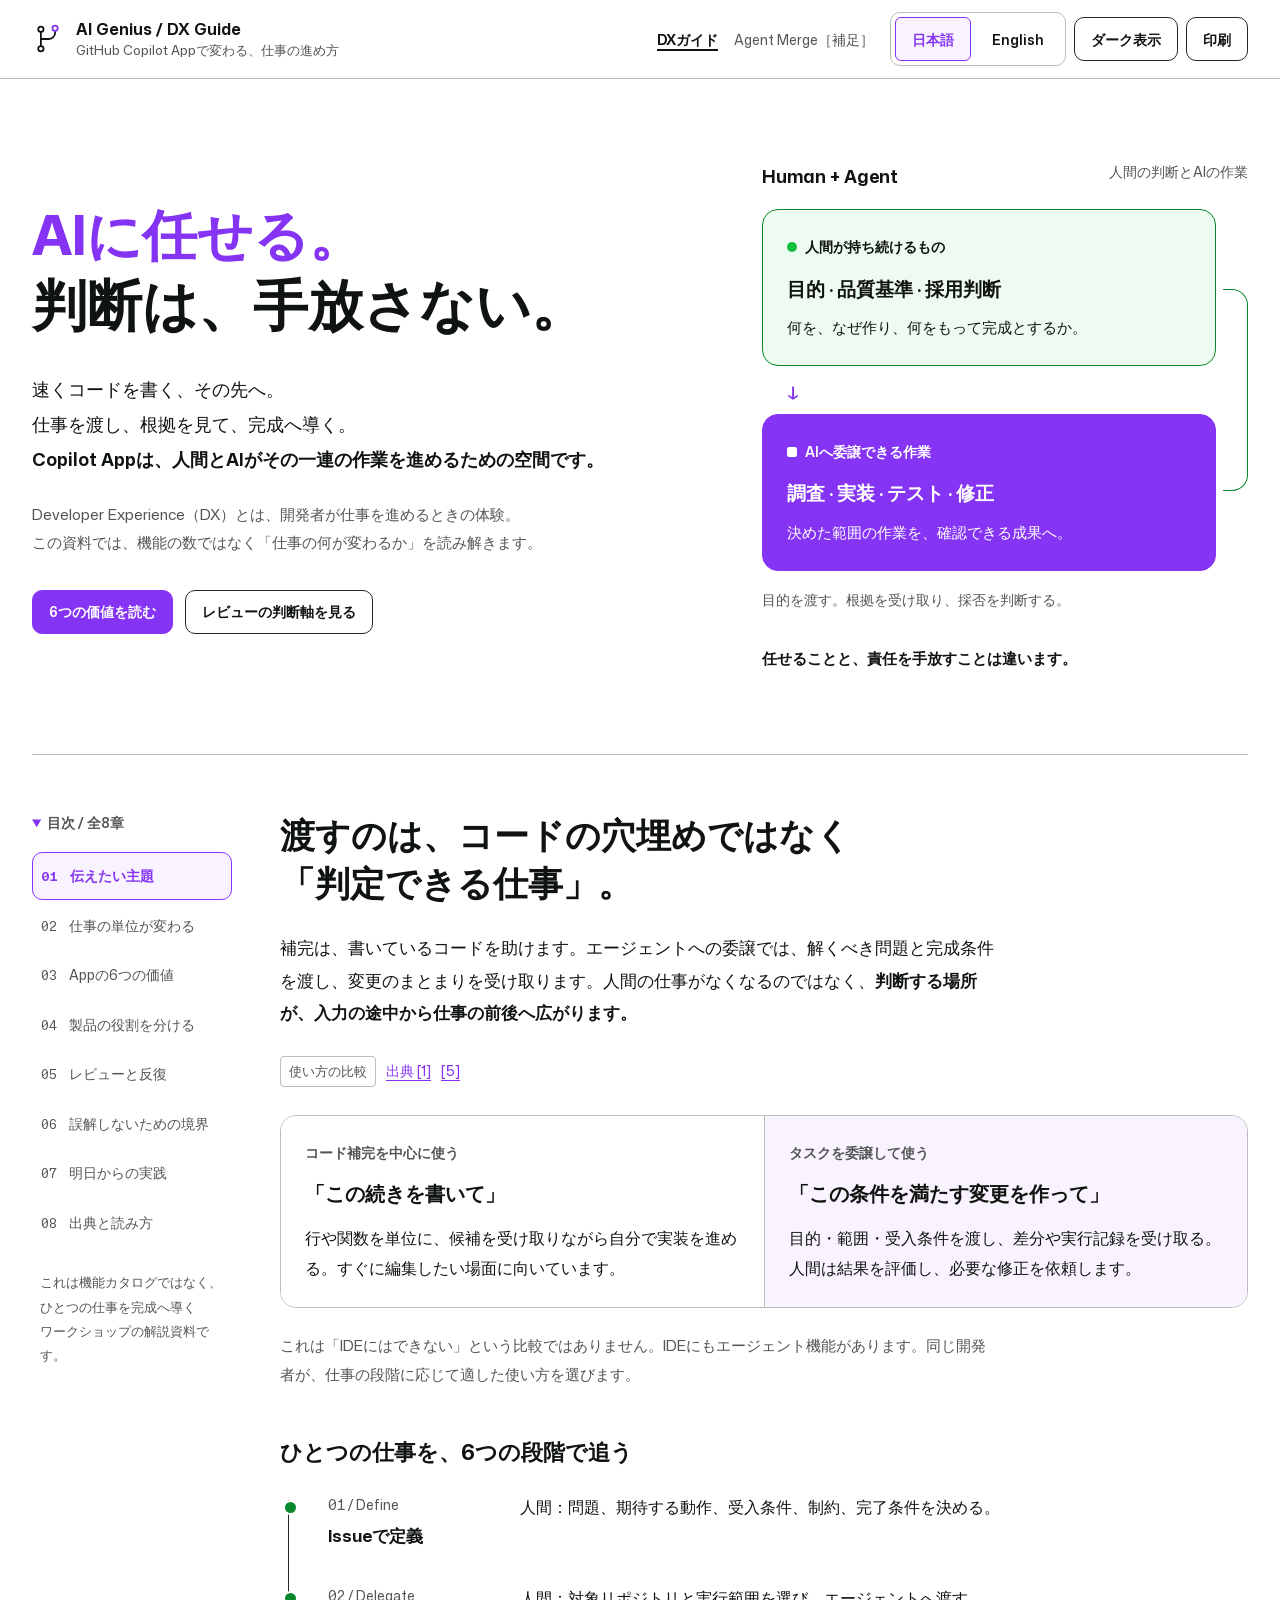
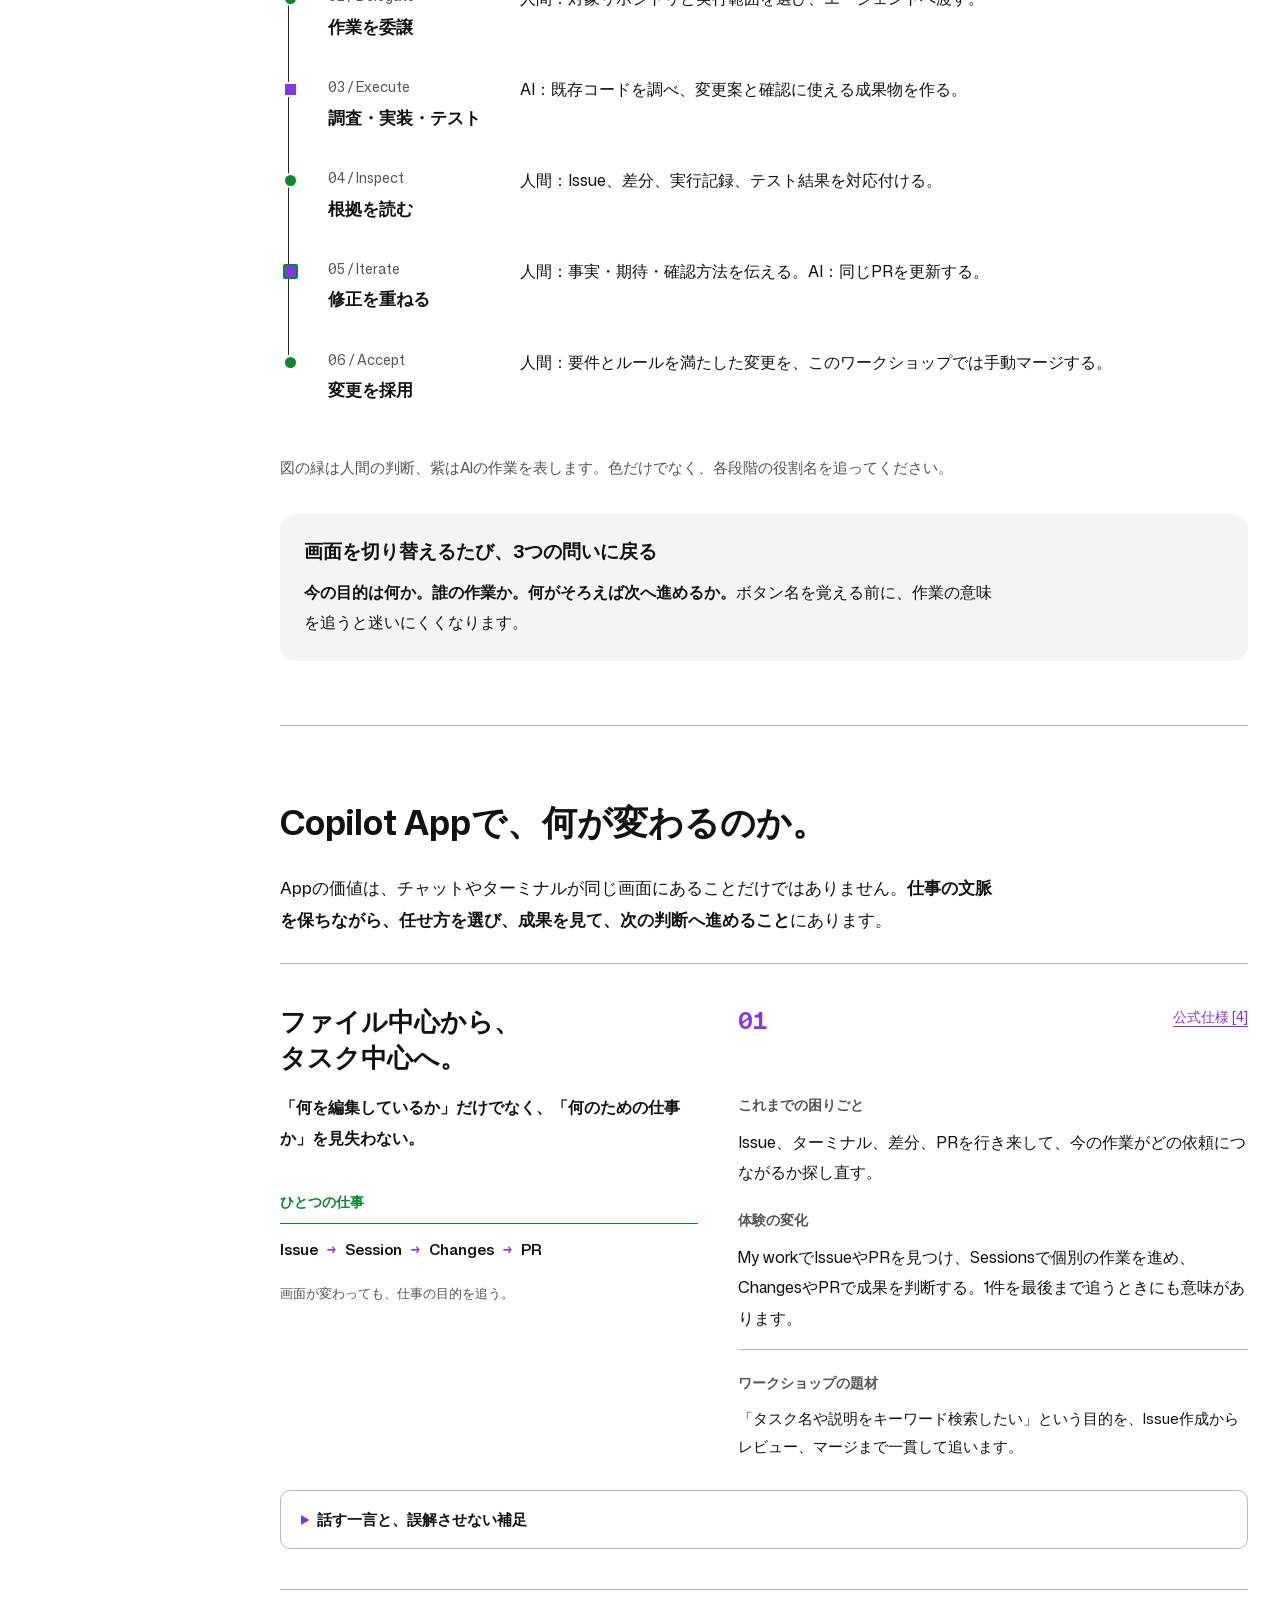
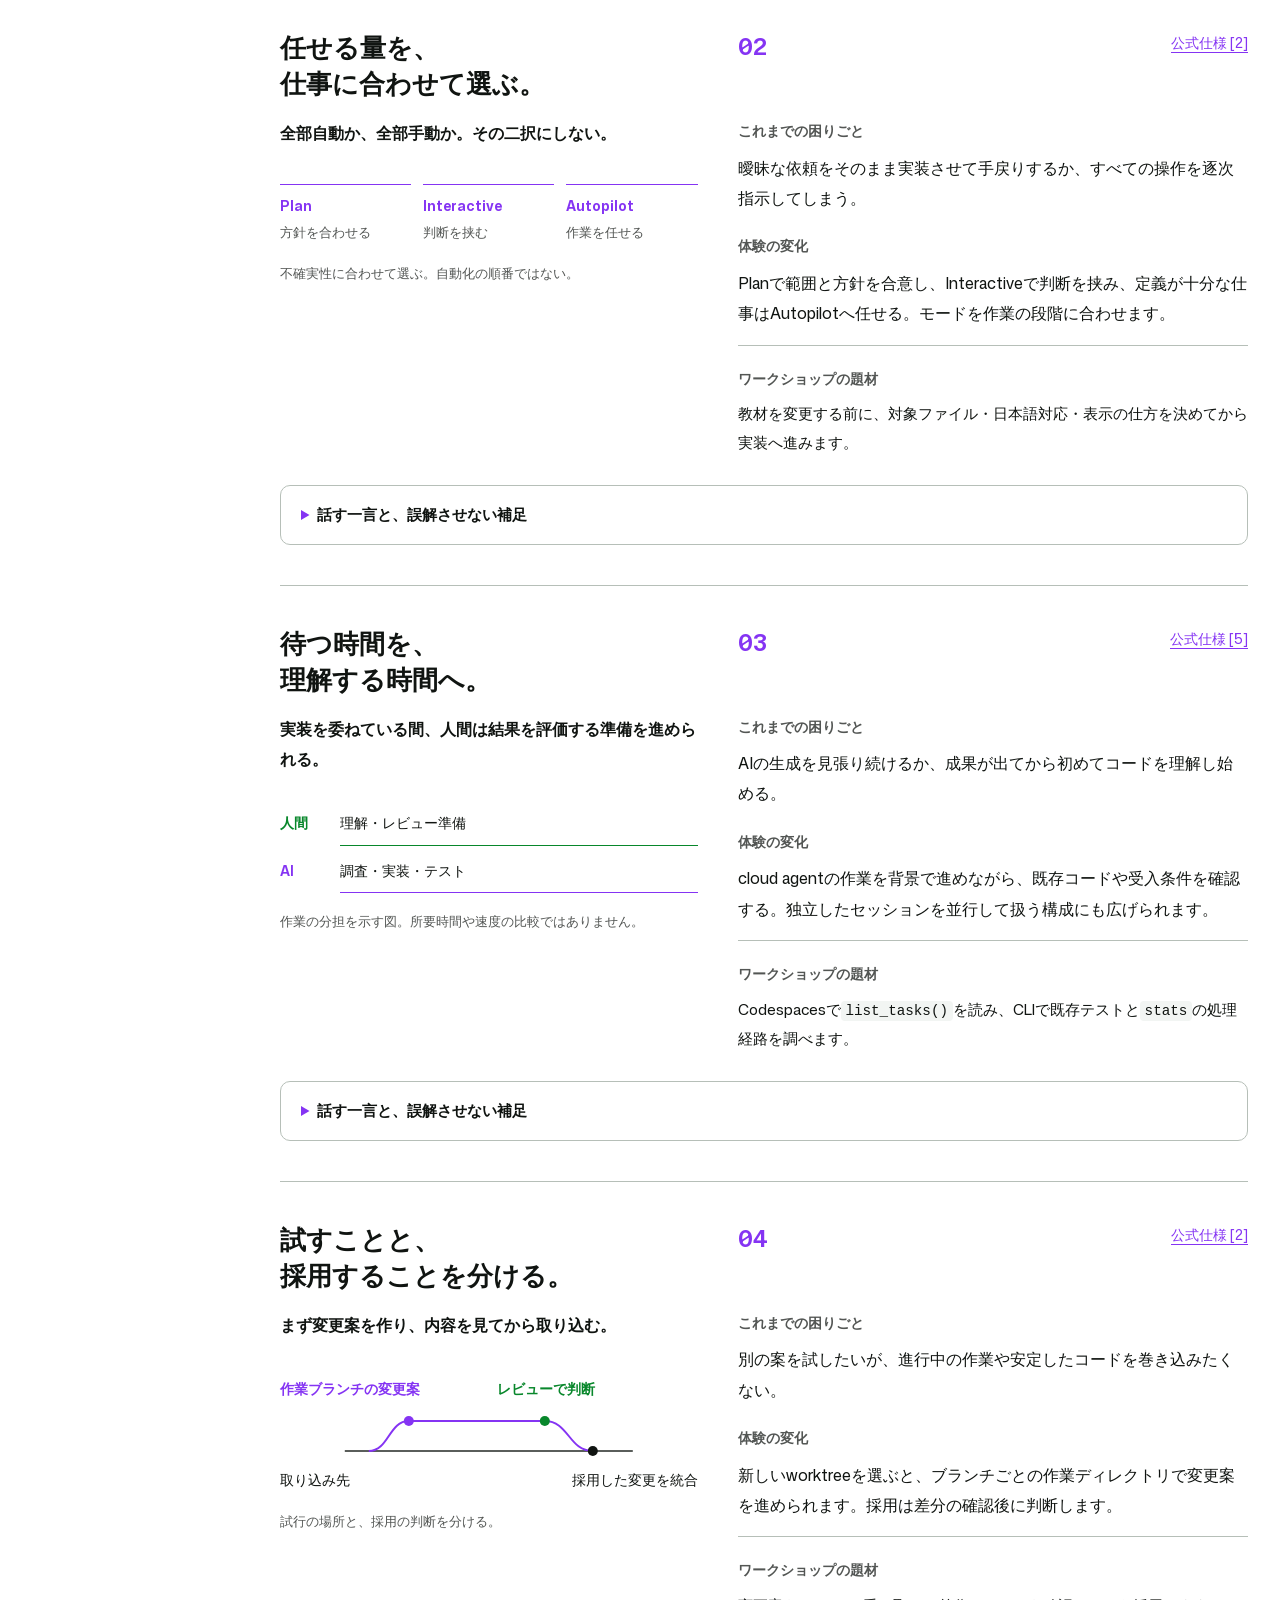
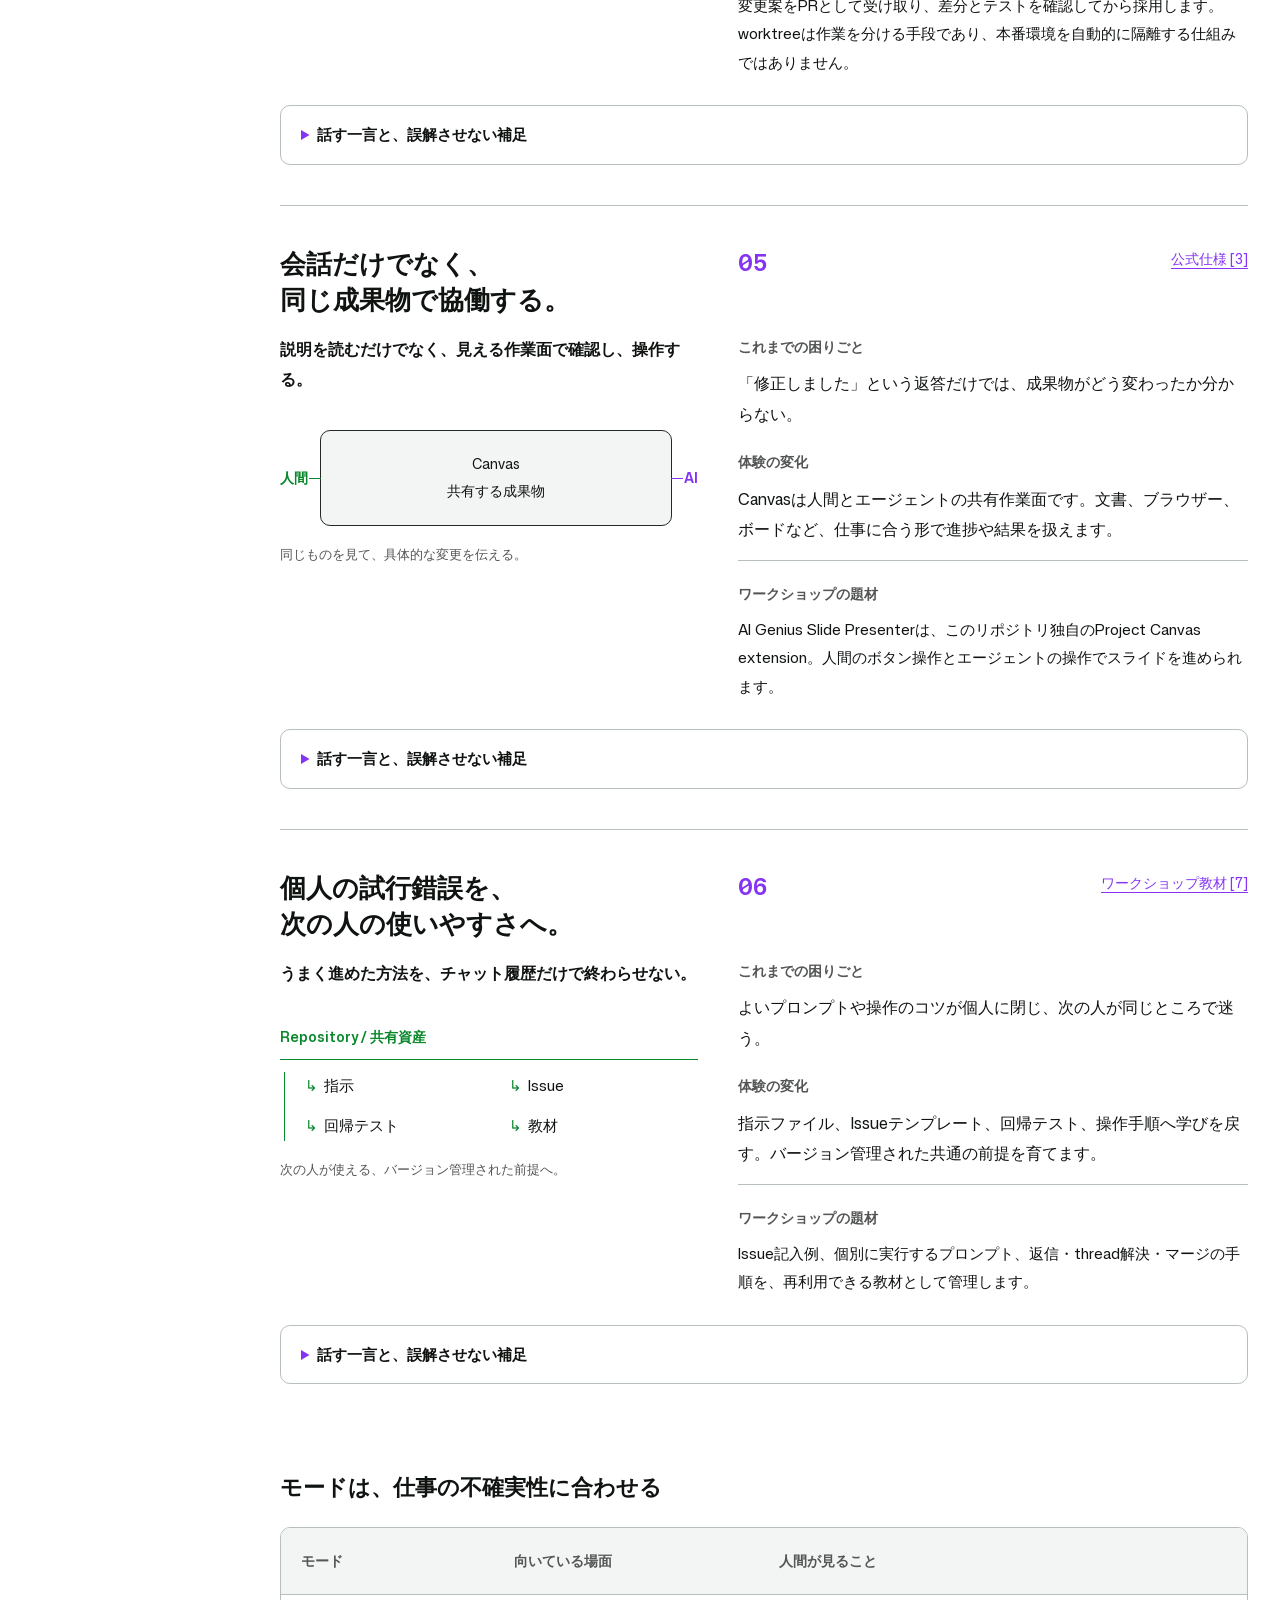
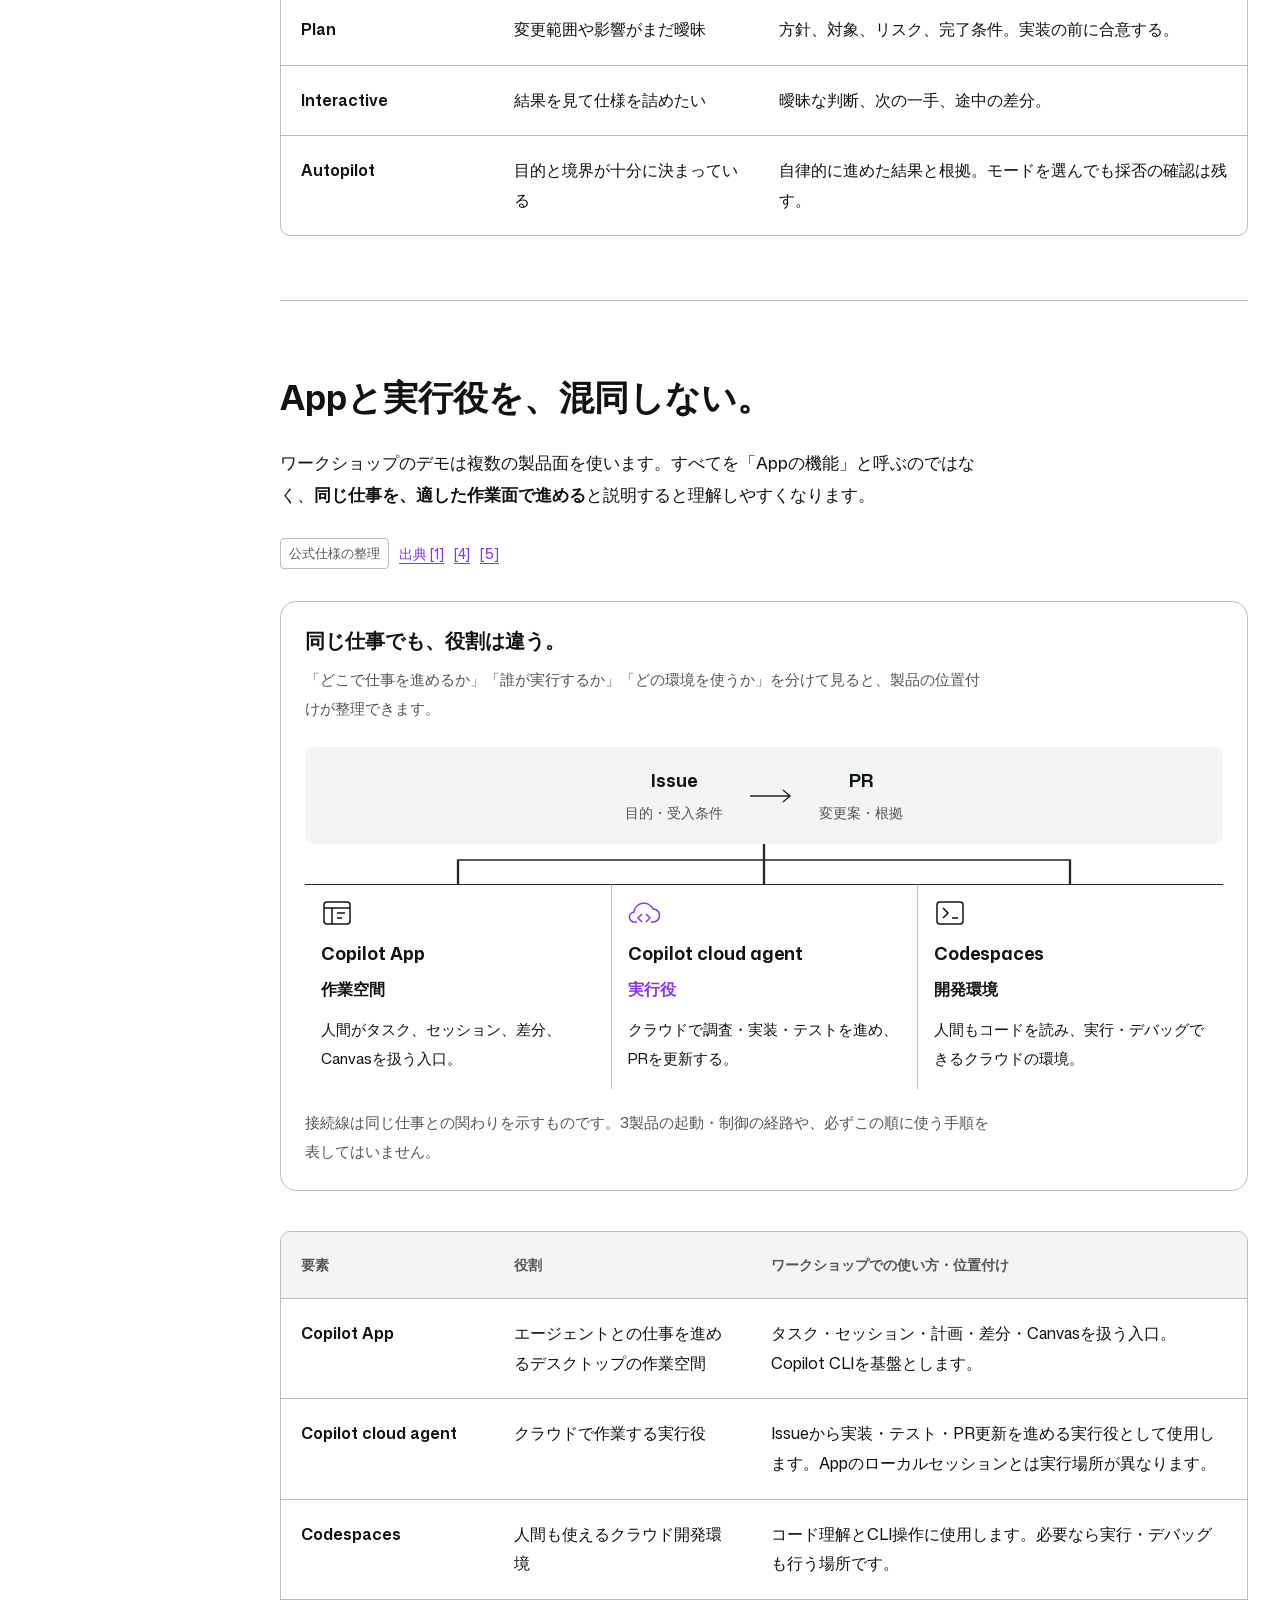
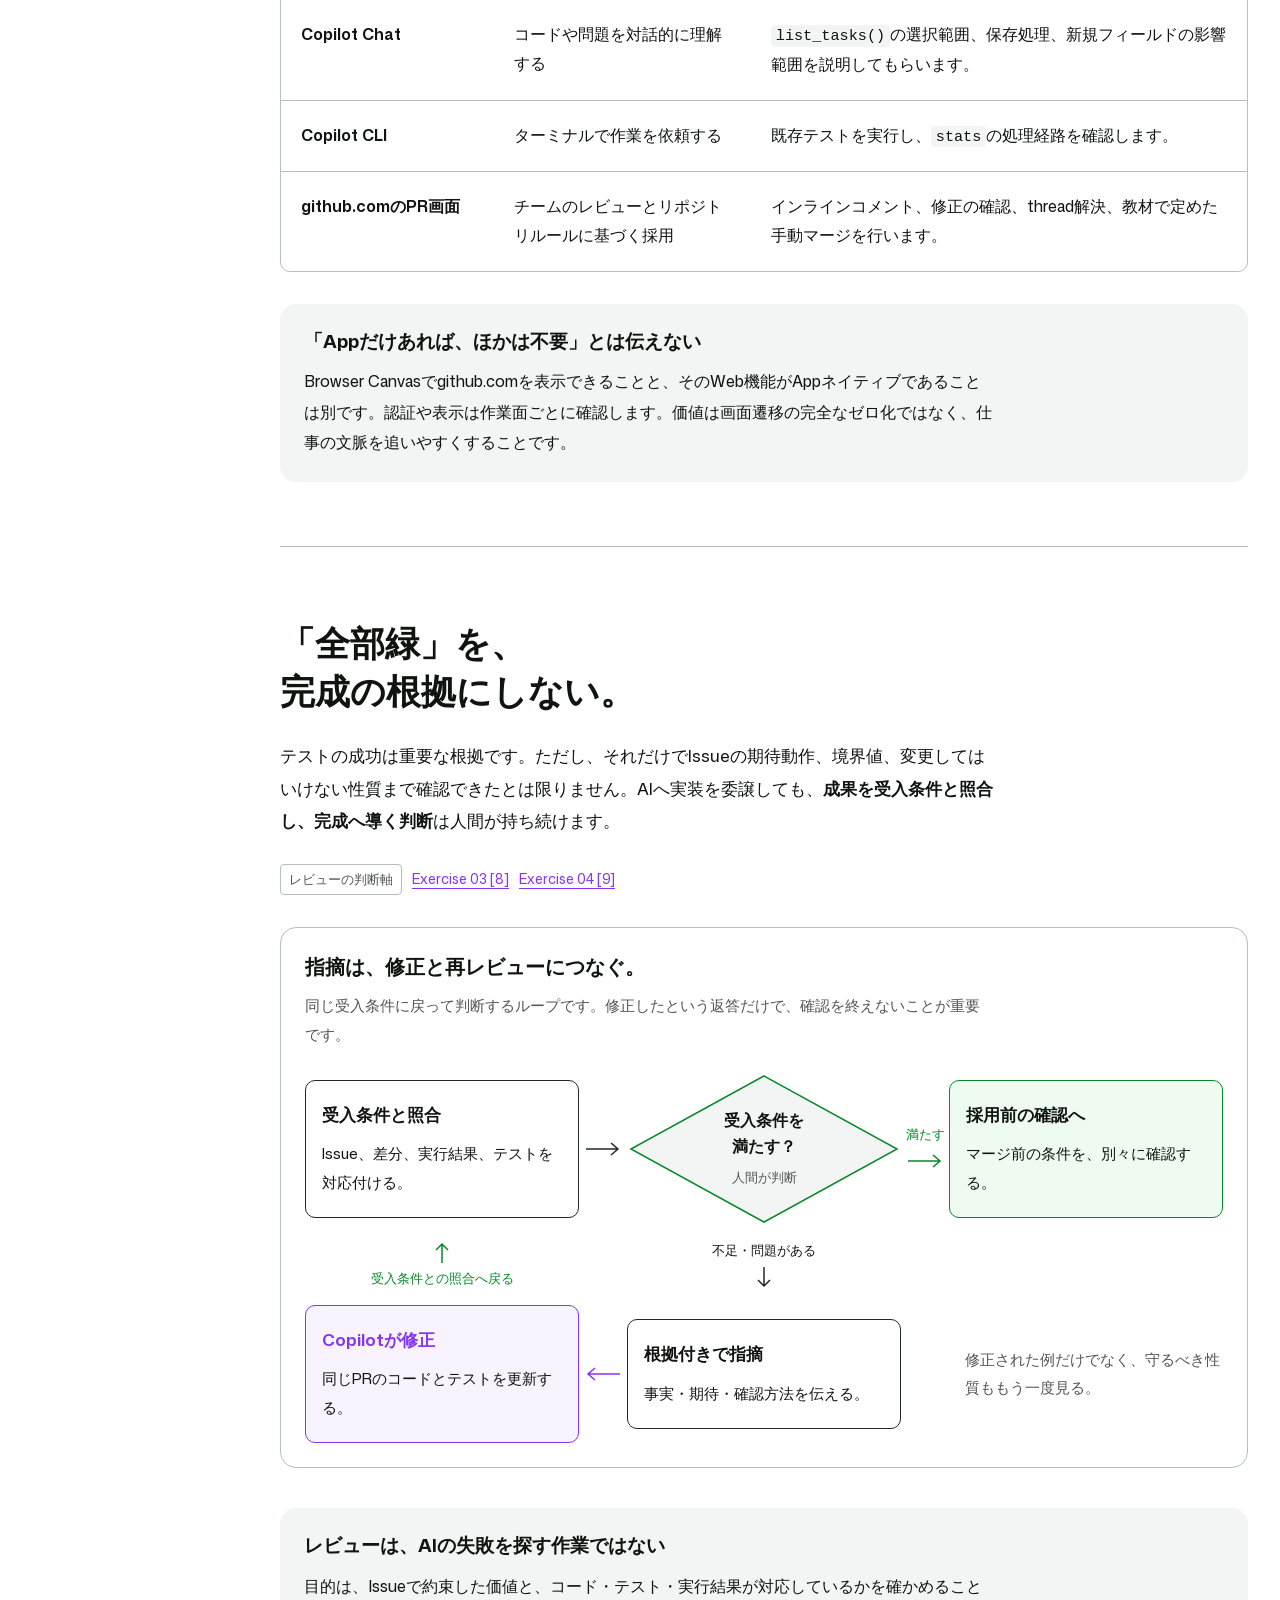
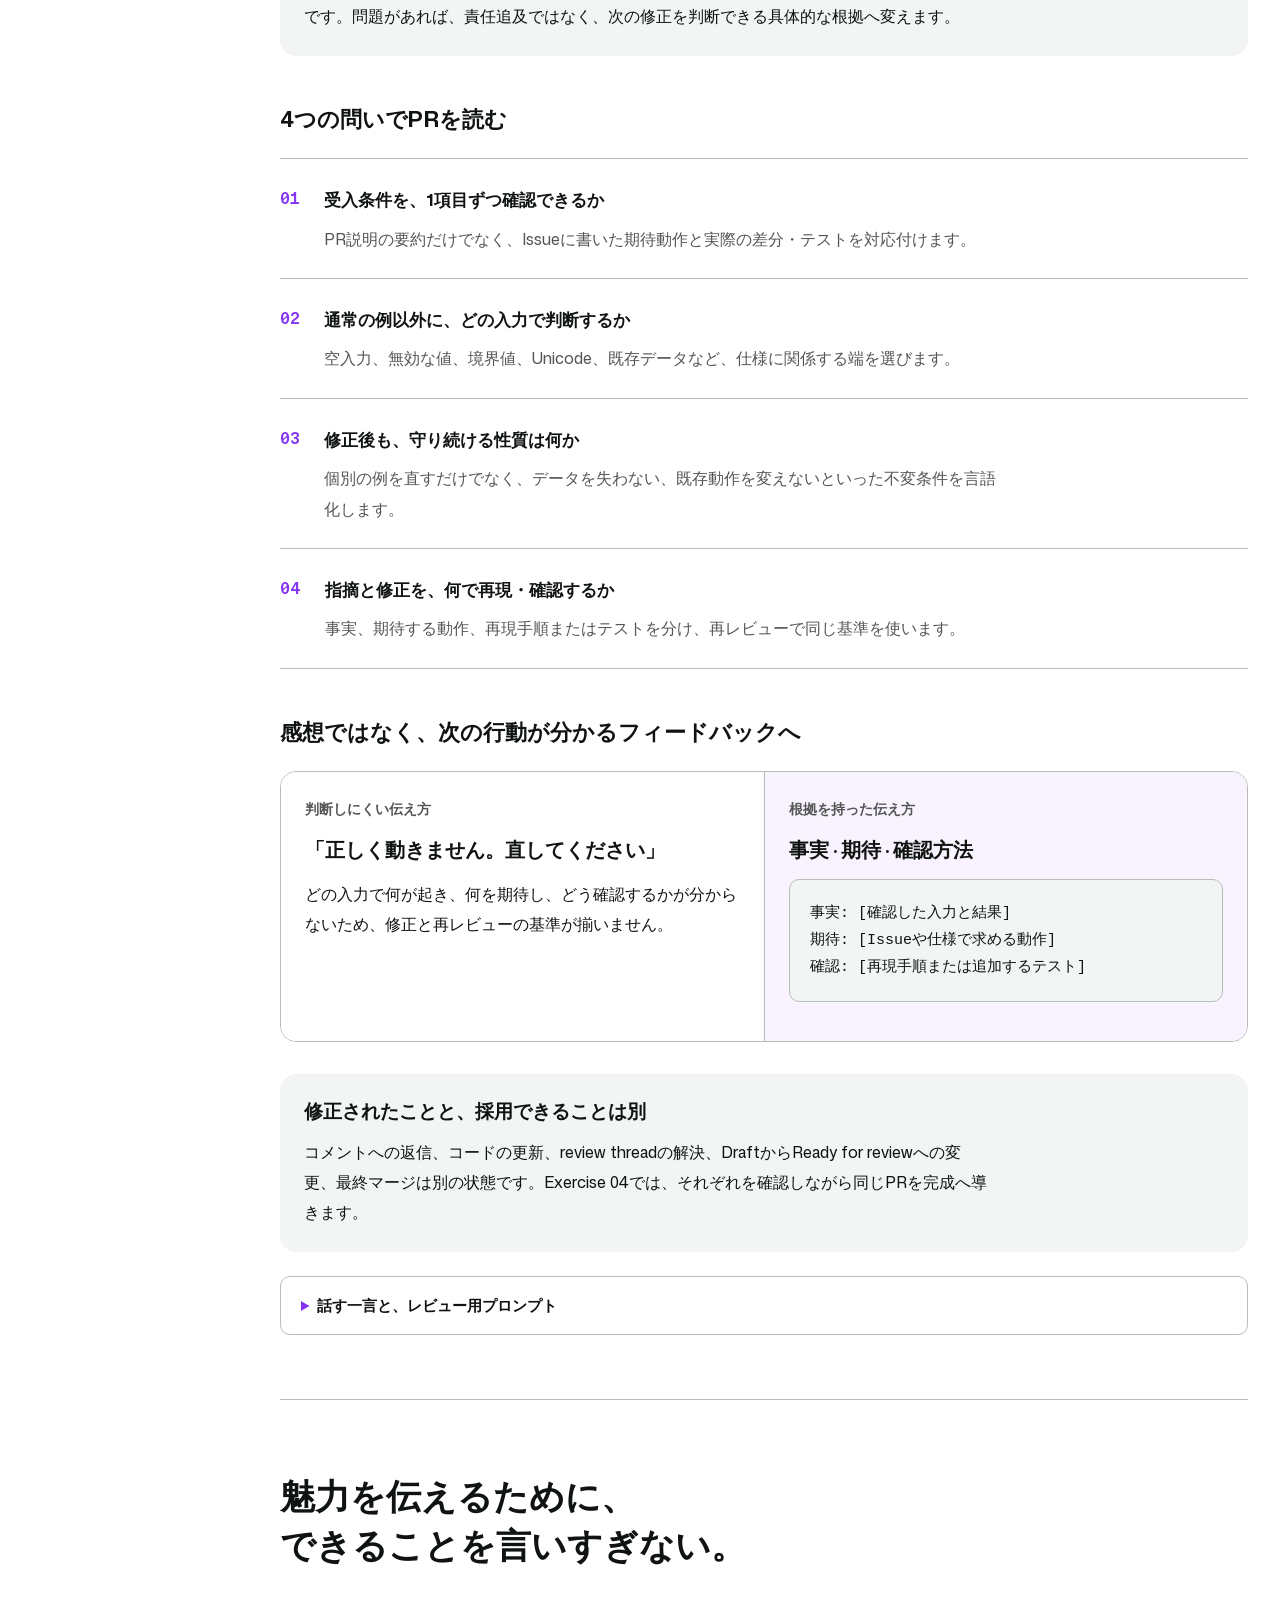
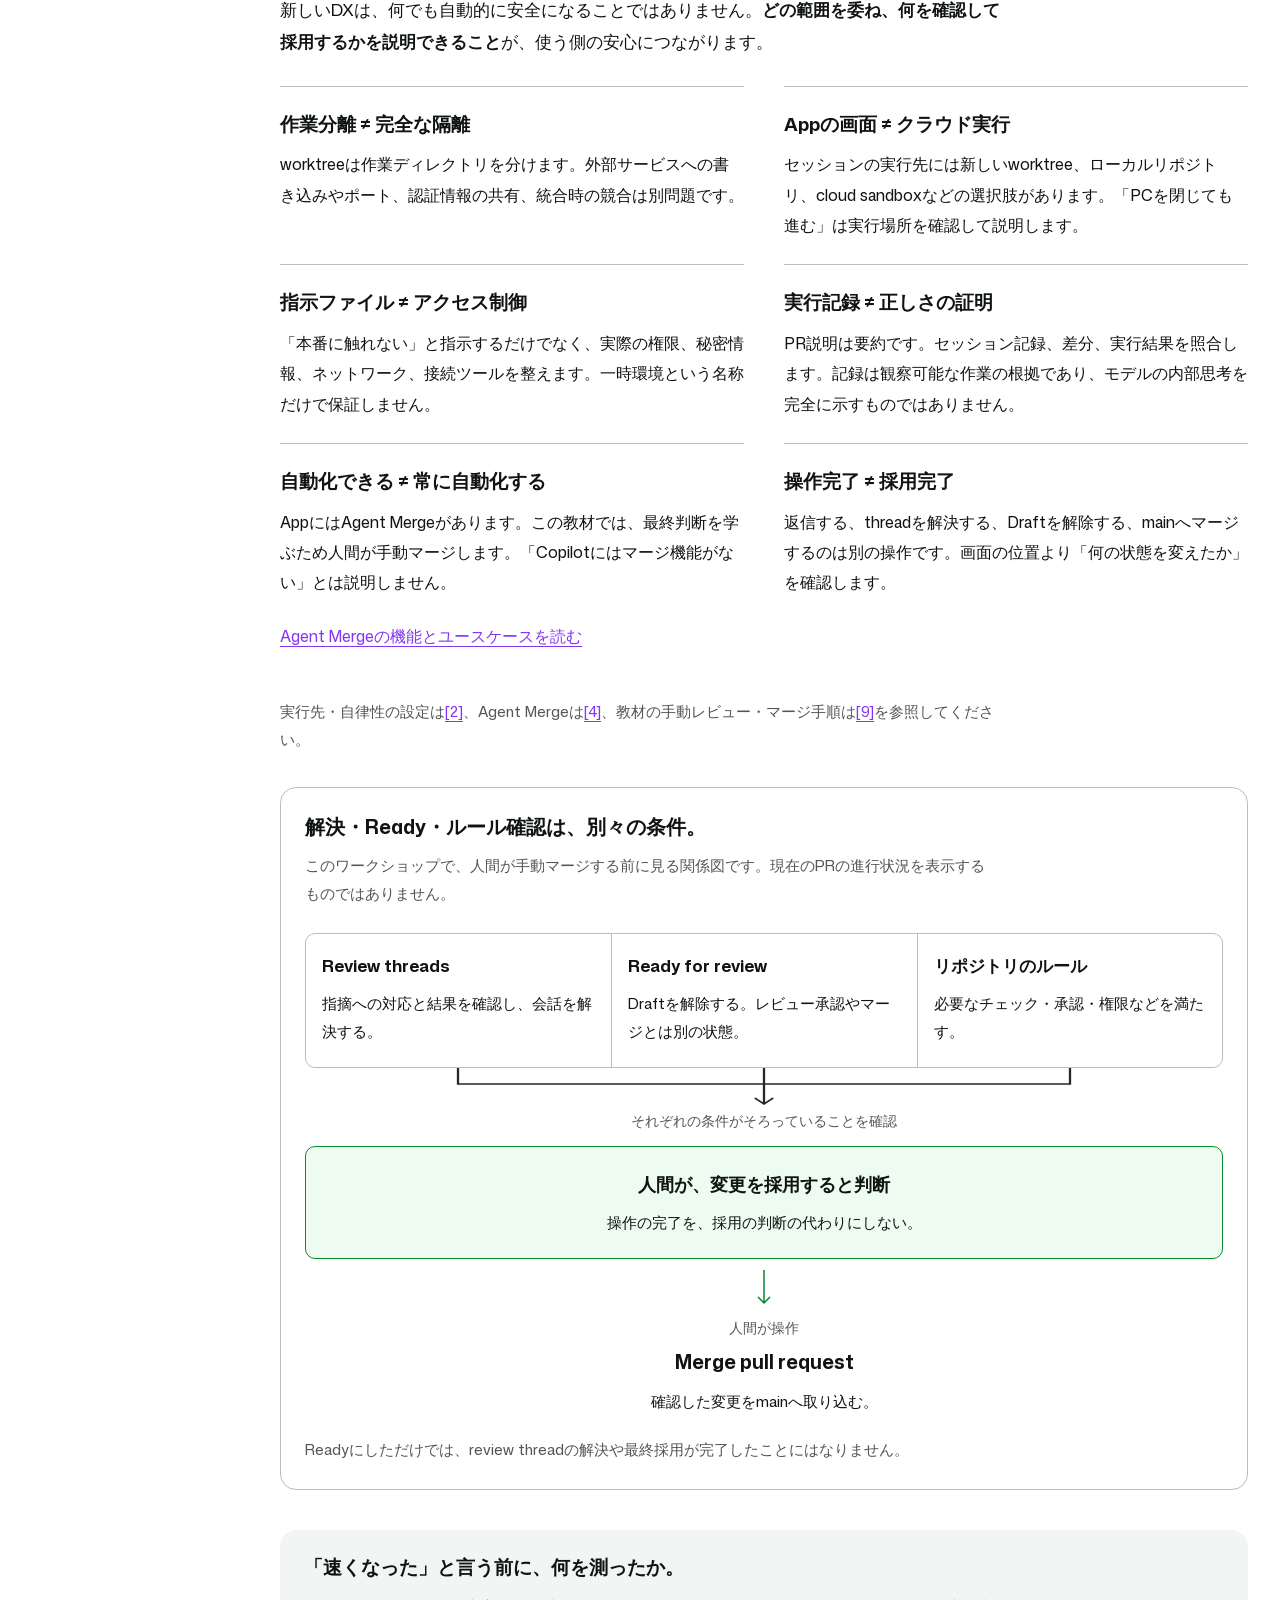
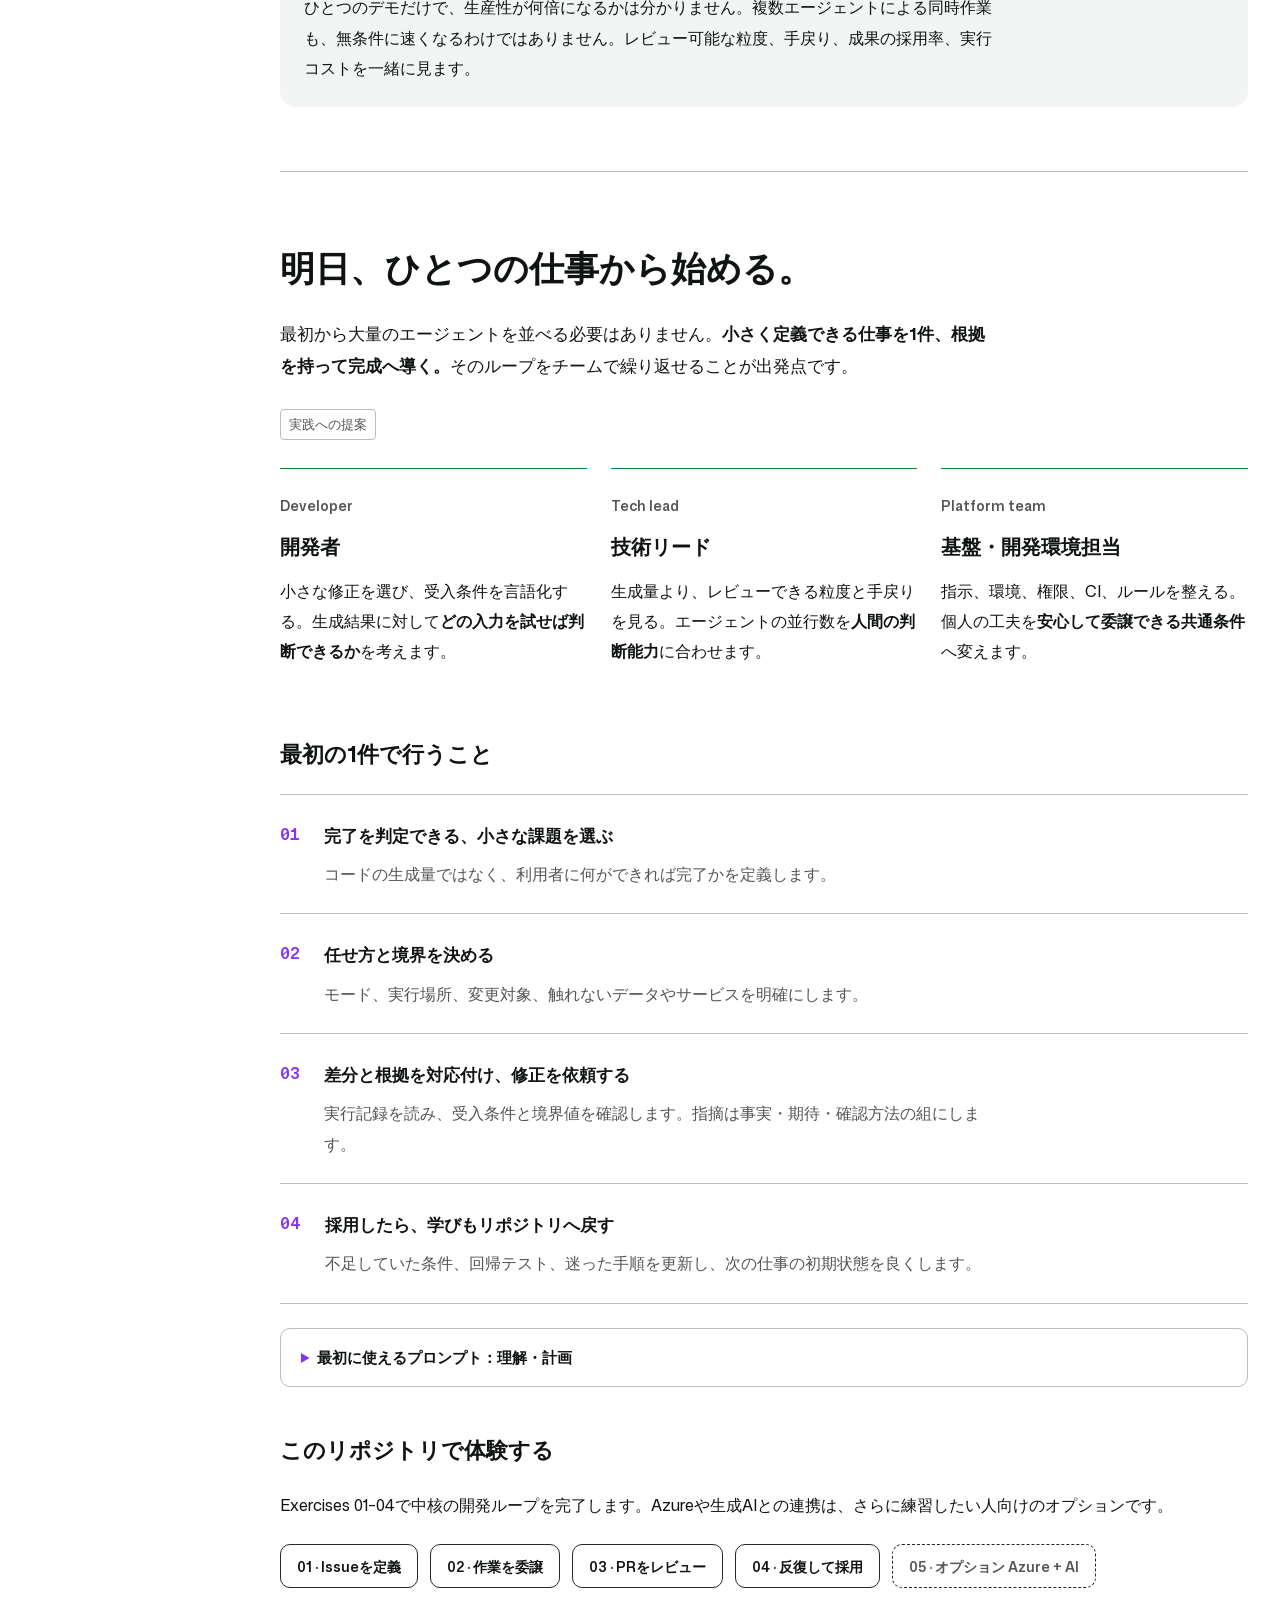
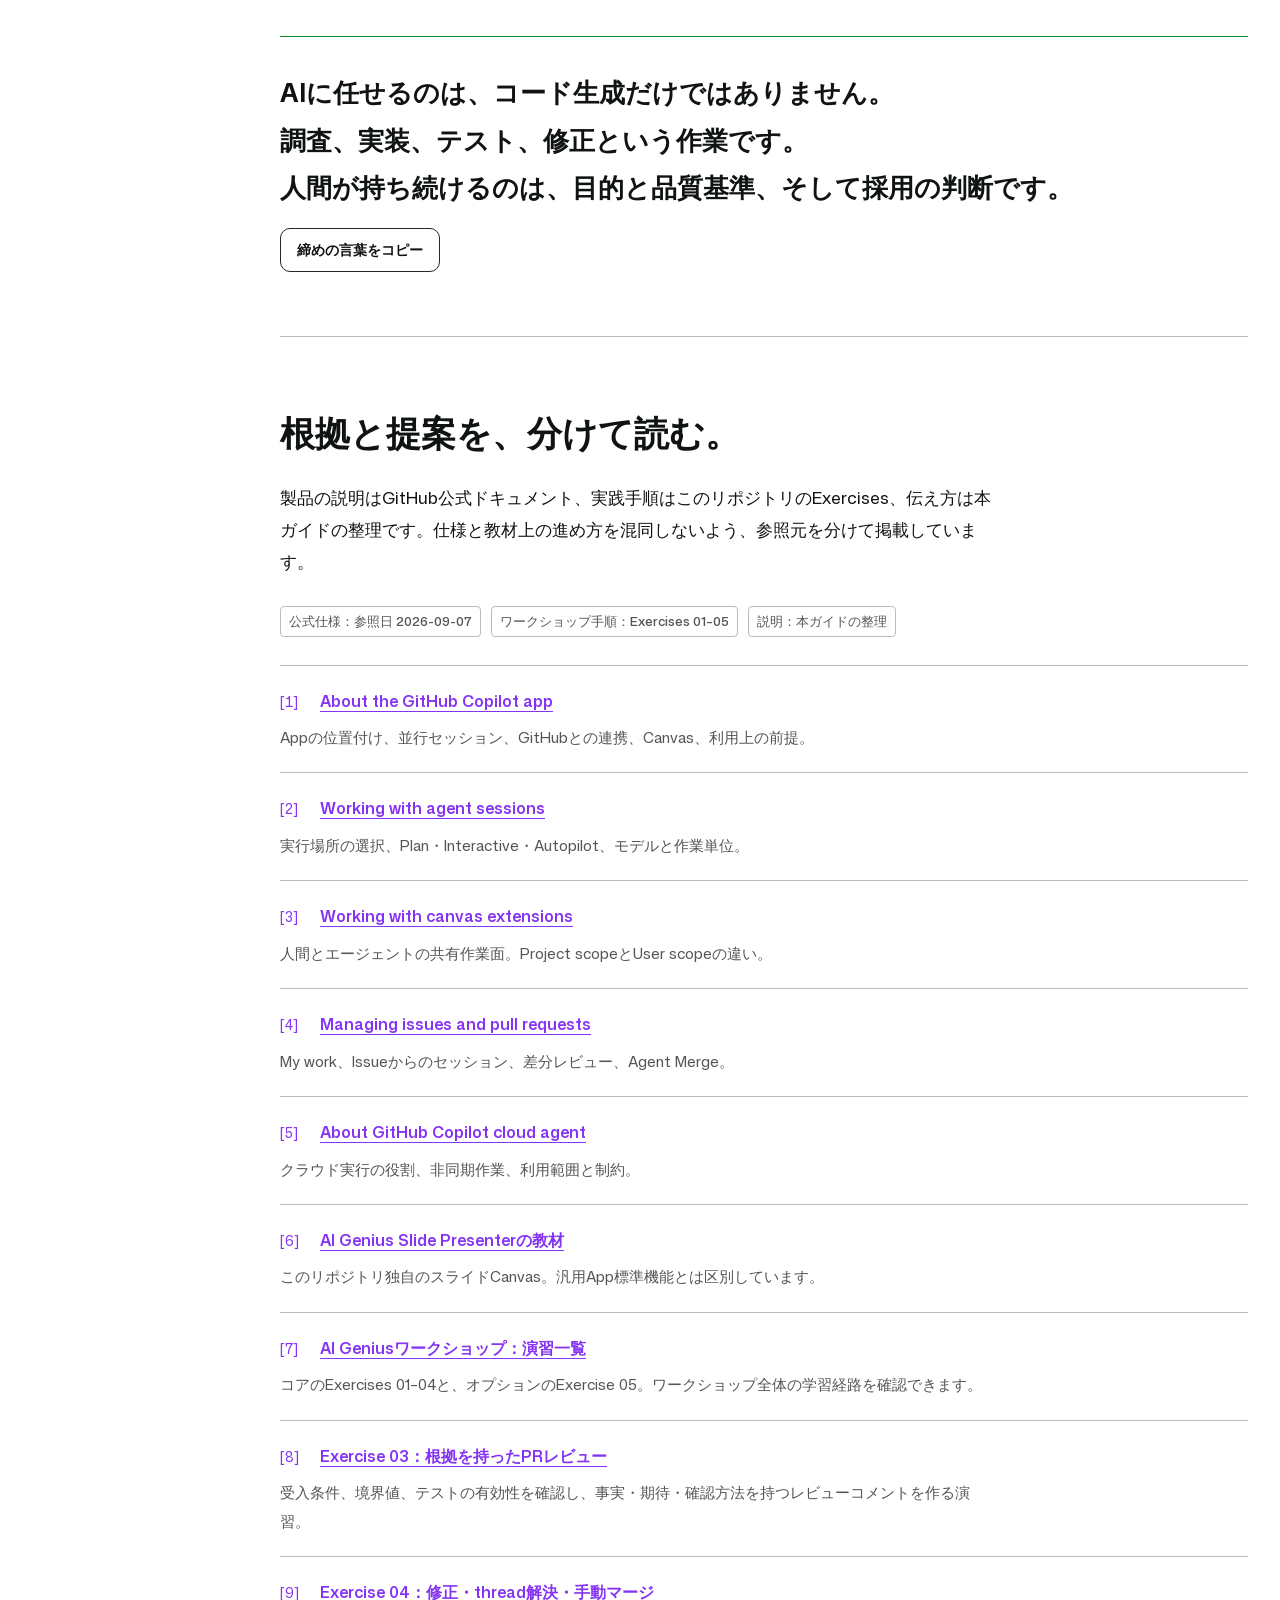
==== commit dc201737: "docs: add Agent Merge companion and reciprocal guide navigation Co-authored-by: Copilot App <2235562" ====
--- a/presentation/copilot-app-dx/index.html
+++ b/presentation/copilot-app-dx/index.html
@@ -18,8 +18,8 @@
   <script>
     (() => {
       const param = new URLSearchParams(window.location.search).get("scoutTheme");
-      const theme =
-        param || (window.matchMedia("(prefers-color-scheme: dark)").matches ? "dark" : "light");
+      const theme = param === "light" || param === "dark"
+        ? param : (window.matchMedia("(prefers-color-scheme: dark)").matches ? "dark" : "light");
       document.documentElement.setAttribute("data-theme", theme);
     })();
   </script>
@@ -138,11 +138,18 @@
     .skip-link { position: fixed; top: -6rem; left: 1rem; z-index: 100; padding: 0.75rem 1rem; background: var(--cp-surface); color: var(--cp-text); border: 1px solid var(--cp-border-strong); border-radius: 0.625rem; }
     .skip-link:focus { top: 1rem; }
     .topbar { position: sticky; top: 0; z-index: 20; background: var(--cp-bg); border-bottom: 1px solid var(--cp-border); }
-    .topbar-inner { max-width: 1320px; min-height: var(--cp-header-min-height); margin: 0 auto; padding: 0.75rem 2rem; display: flex; align-items: center; justify-content: space-between; gap: 1rem; }
+    .topbar-inner { max-width: 1320px; min-height: var(--cp-header-min-height); margin: 0 auto; padding: 0.75rem 2rem; display: grid; grid-template-columns: minmax(0, 1fr) auto auto; align-items: center; gap: 1rem; }
     .brand { display: flex; align-items: center; gap: 0.75rem; min-width: 0; margin-right: auto; color: var(--cp-text); text-decoration: none; line-height: 1.45; }
     .brand-mark { width: 32px; height: 32px; flex: none; }
     .brand-name { display: block; font-weight: 700; }
     .brand-subtitle { display: block; color: var(--cp-text-muted); font-size: 0.8125rem; }
+    .guide-navigation { display: flex; flex-wrap: wrap; align-items: center; gap: 0.25rem 1rem; min-width: 0; }
+    .guide-navigation a { display: inline-flex; align-items: center; min-height: 44px; padding: 0.375rem 0; color: var(--cp-text-muted); font-size: 0.875rem; line-height: 1.5; text-decoration: none; }
+    .guide-navigation a:hover { color: var(--cp-text); text-decoration: underline; }
+    .guide-navigation a[aria-current="page"] { color: var(--cp-text); font-weight: 700; text-decoration: underline; text-decoration-thickness: 2px; }
+    .guide-context { margin-top: 1rem; }
+    .guide-context a { display: inline-flex; align-items: center; min-height: 44px; }
+    .display-controls { display: flex; align-items: center; justify-content: flex-end; gap: 0.5rem; min-width: 0; }
     .top-actions { display: flex; align-items: center; gap: 0.5rem; flex-shrink: 0; }
     .button {
       display: inline-flex;
@@ -382,6 +389,10 @@
     .status-message { position: fixed; bottom: 1rem; left: 50%; transform: translateX(-50%); z-index: 30; width: max-content; max-width: calc(100% - 2rem); padding: 1rem 1.25rem; border: 1px solid var(--cp-border-strong); border-radius: 0.625rem; background: var(--cp-surface); color: var(--cp-text); box-shadow: var(--cp-shadow); font-size: 0.9375rem; }
     .status-message:empty { display: none; }
     @media (max-width: 1099px) {
+      :root { --cp-header-height: 7.75rem; }
+      .topbar-inner { grid-template-columns: minmax(0, 1fr) auto; }
+      .guide-navigation { grid-column: 1 / -1; grid-row: 2; }
+      .display-controls { grid-column: 2; grid-row: 1; }
       .hero { grid-template-columns: minmax(0, 1fr); gap: 3rem; padding: 3.5rem 0; }
       .hero-lead, .hero-caption { max-width: 45rem; }
       .agreement { max-width: 36rem; width: 100%; }
@@ -394,13 +405,12 @@
       html { scroll-padding-top: calc(var(--cp-header-height) + 6rem); }
     }
     @media (max-width: 759px) {
-      :root { --cp-header-height: 4.5rem; --cp-header-min-height: 4.5rem; }
-      html[data-languages-ready] { --cp-header-min-height: 7.5rem; }
+      :root { --cp-header-min-height: 4.5rem; }
       .shell { padding: 0 1.25rem; }
-      .topbar-inner { padding: 0.75rem 1.25rem; display: grid; grid-template-columns: minmax(0, 1fr) auto; gap: 0.5rem; }
+      .topbar-inner { padding: 0.75rem 1.25rem; grid-template-columns: minmax(0, 1fr); gap: 0.5rem; }
       .brand { grid-column: 1; grid-row: 1; }
-      .top-actions { grid-column: 2; grid-row: 1; }
-      .language-switch { grid-column: 1 / -1; grid-row: 2; justify-self: end; }
+      .display-controls { grid-column: 1; grid-row: 3; justify-content: flex-start; flex-wrap: wrap; }
+      .display-controls .button { padding-inline: 0.65rem; font-size: 0.8125rem; }
       .localization-error, .no-script-note { margin-inline: 1.25rem; }
       .brand-mark { width: 28px; height: 28px; }
       .brand-subtitle { display: none; }
@@ -453,7 +463,7 @@
       .brand { gap: 0.5rem; }
       .brand-name { font-size: 0.875rem; }
       .brand-mark { width: 24px; height: 24px; }
-      .top-actions .button { padding-inline: 0.75rem; font-size: 0.8125rem; }
+      .top-actions .button { padding-inline: 0.65rem; font-size: 0.8125rem; }
       .toc ol { grid-template-columns: 1fr; }
       .agreement-roles { padding-right: 1.5rem; }
       .principle-row { padding: 1rem; }
@@ -541,13 +551,19 @@
           <span class="brand-subtitle">GitHub Copilot Appで変わる、仕事の進め方</span>
         </span>
       </a>
-      <div class="language-switch" id="language-switch" role="group" aria-label="表示言語" hidden>
-        <button class="button" id="language-ja" type="button" data-language="ja" lang="ja" aria-pressed="true">日本語</button>
-        <button class="button" id="language-en" type="button" data-language="en" lang="en" aria-pressed="false">English</button>
-      </div>
-      <div class="top-actions">
-        <button class="button" id="theme-toggle" type="button" hidden>テーマ切替</button>
-        <button class="button print-button" id="print-button" type="button" hidden>印刷</button>
+      <nav class="guide-navigation" id="guide-navigation" aria-label="ガイド間の移動">
+        <a id="guide-dx" href="#thesis" aria-current="page" aria-label="DXガイドの先頭へ（現在のガイド）">DXガイド</a>
+        <a id="guide-agent-merge" href="../copilot-app-agent-merge/index.html#top" aria-label="Agent Merge補足ガイドの先頭へ">Agent Merge［補足］</a>
+      </nav>
+      <div class="display-controls" id="display-controls" hidden>
+        <div class="language-switch" id="language-switch" role="group" aria-label="表示言語" hidden>
+          <button class="button" id="language-ja" type="button" data-language="ja" lang="ja" aria-pressed="true">日本語</button>
+          <button class="button" id="language-en" type="button" data-language="en" lang="en" aria-pressed="false">English</button>
+        </div>
+        <div class="top-actions">
+          <button class="button" id="theme-toggle" type="button" hidden>テーマ切替</button>
+          <button class="button print-button" id="print-button" type="button" hidden>印刷</button>
+        </div>
       </div>
     </div>
   </header>
@@ -984,7 +1000,7 @@
             <article class="boundary"><h3>Appの画面 ≠ クラウド実行</h3><p>セッションの実行先には新しいworktree、ローカルリポジトリ、cloud sandboxなどの選択肢があります。「PCを閉じても進む」は実行場所を確認して説明します。</p></article>
             <article class="boundary"><h3>指示ファイル ≠ アクセス制御</h3><p>「本番に触れない」と指示するだけでなく、実際の権限、秘密情報、ネットワーク、接続ツールを整えます。一時環境という名称だけで保証しません。</p></article>
             <article class="boundary"><h3>実行記録 ≠ 正しさの証明</h3><p>PR説明は要約です。セッション記録、差分、実行結果を照合します。記録は観察可能な作業の根拠であり、モデルの内部思考を完全に示すものではありません。</p></article>
-            <article class="boundary"><h3>自動化できる ≠ 常に自動化する</h3><p>AppにはAgent Mergeがあります。この教材では、最終判断を学ぶため人間が手動マージします。「Copilotにはマージ機能がない」とは説明しません。</p></article>
+            <article class="boundary"><h3>自動化できる ≠ 常に自動化する</h3><p>AppにはAgent Mergeがあります。この教材では、最終判断を学ぶため人間が手動マージします。「Copilotにはマージ機能がない」とは説明しません。</p><div class="guide-context"><a id="agent-merge-details" href="../copilot-app-agent-merge/index.html#capabilities">Agent Mergeの機能とユースケースを読む</a></div></article>
             <article class="boundary"><h3>操作完了 ≠ 採用完了</h3><p>返信する、threadを解決する、Draftを解除する、mainへマージするのは別の操作です。画面の位置より「何の状態を変えたか」を確認します。</p></article>
           </div>
           <p class="note">実行先・自律性の設定は<a href="#source-sessions">[2]</a>、Agent Mergeは<a href="#source-work">[4]</a>、教材の手動レビュー・マージ手順は<a href="#source-iterate">[9]</a>を参照してください。</p>
@@ -1217,6 +1233,10 @@
   "entries": [
     {"key":"page.a.1","selector":"body > a.skip-link","html":"Skip to content"},
     {"key":"header.span.1","selector":"body > header.topbar > div.topbar-inner > a.brand > span > span.brand-subtitle","html":"A new way of working with the GitHub Copilot app"},
+    {"key":"guide-navigation","selector":"#guide-navigation","attributes":{"aria-label":"Guide navigation"}},
+    {"key":"guide-dx","selector":"#guide-dx","html":"DX guide","attributes":{"aria-label":"Beginning of the DX guide (current guide)"}},
+    {"key":"guide-agent-merge","selector":"#guide-agent-merge","html":"Agent Merge [Companion]","attributes":{"aria-label":"Beginning of the Agent Merge companion guide"}},
+    {"key":"agent-merge-details","selector":"#agent-merge-details","html":"Read about Agent Merge capabilities and use cases"},
     {"key":"print-button","selector":"#print-button","html":"Print"},
     {"key":"page-title","selector":"#page-title","html":"\u003cspan class=\"hero-ai\">Delegate the work.\u003c/span>\u003cbr>\u003cspan class=\"hero-human\">Keep the judgment.\u003c/span>"},
     {"key":"thesis.p.1","selector":"#thesis > div > p.hero-lead","html":"Go beyond faster code generation.\u003cbr>Delegate work, inspect evidence, and guide it to completion.\u003cbr>\u003cstrong>The Copilot app is a workspace where people and AI move through that whole process together.\u003c/strong>"},
@@ -1597,13 +1617,25 @@
       let languageVersion = 0;
       let english = null;
       let languageBindings = [];
+      const queryParameters = new URLSearchParams(window.location.search);
+      const crossGuideLinks = [
+        { id: "guide-agent-merge", path: "../copilot-app-agent-merge/index.html", hash: "#top" },
+        { id: "agent-merge-details", path: "../copilot-app-agent-merge/index.html", hash: "#capabilities" }
+      ];
       const themeMedia = window.matchMedia("(prefers-color-scheme: dark)");
-      const queryTheme = new URLSearchParams(window.location.search).get("scoutTheme");
+      const queryTheme = queryParameters.get("scoutTheme");
       const hasExplicitTheme = queryTheme === "light" || queryTheme === "dark";
       let themeChangedByReader = false;
 
       function ui(key) {
         return (language === "en" ? english.ui : japaneseUI)[key];
+      }
+
+      function updateGuideLinks() {
+        const settings = new URLSearchParams({ lang: language, scoutTheme: root.dataset.theme });
+        for (const link of crossGuideLinks) {
+          document.getElementById(link.id).setAttribute("href", `${link.path}?${settings}${link.hash}`);
+        }
       }
 
       function renderControls(container, selectedLanguage, labels) {
@@ -1623,6 +1655,7 @@
       function updateTheme(theme) {
         root.dataset.theme = theme;
         renderControls(document.body, language, language === "en" ? english.ui : japaneseUI);
+        updateGuideLinks();
       }
 
       updateTheme(hasExplicitTheme ? queryTheme : themeMedia.matches ? "dark" : "light");
@@ -1672,7 +1705,7 @@
       }
       window.addEventListener("scroll", queueNavigationUpdate, { passive: true });
       window.addEventListener("resize", queueNavigationUpdate);
-      updateActiveChapter();
+      queueNavigationUpdate();
 
       const copyStatus = document.getElementById("copy-status");
       let statusTimer;
@@ -1762,6 +1795,9 @@
             }
             const template = document.createElement("template");
             template.innerHTML = entry.html;
+            if (element.matches(".guide-navigation a, #agent-merge-details") && template.content.childElementCount) {
+              issues.push(`${entry.key}: navigation labels must be text.`);
+            }
             for (const child of template.content.querySelectorAll("*")) {
               if (!allowedTags.has(child.tagName)) issues.push(`${entry.key}: unsupported inline element.`);
               for (const attribute of child.attributes) {
@@ -1782,7 +1818,8 @@
           }
           for (const [name, value] of Object.entries(englishAttributes)) {
             if (!allowedAttributes.has(name) || !text(value) ||
-                (name === "href" && (element.tagName !== "A" || !safeLink(value)))) {
+                (name === "href" && (element.tagName !== "A" ||
+                  element.matches(".guide-navigation a, #agent-merge-details") || !safeLink(value)))) {
               issues.push(`${entry.key}: unsupported attribute value.`);
             }
           }
@@ -1850,13 +1887,13 @@
         return anchor ? { element: anchor.element, offset: anchor.rect.top - readingEdge() } : null;
       }
 
-      function changeLanguage(next) {
+      function changeLanguage(next, { preserveReadingPosition = true } = {}) {
         if (next === language) return;
         if (next === "en" && !english) {
           announce(japaneseUI.languageUnavailable);
           return;
         }
-        const scroll = window.scrollY;
+        const scroll = preserveReadingPosition ? window.scrollY : 0;
         const anchor = scroll > 1 ? readingAnchor() : null;
         for (const binding of languageBindings) {
           const fragment = next === "en" ? binding.englishContent : binding.japaneseContent;
@@ -1876,11 +1913,14 @@
         window.clearTimeout(statusTimer);
         copyStatus.textContent = "";
         renderControls(document.body, next, next === "en" ? english.ui : japaneseUI);
+        updateGuideLinks();
         measureHeader();
-        const top = anchor
-          ? window.scrollY + anchor.element.getBoundingClientRect().top - readingEdge() - anchor.offset
-          : scroll;
-        window.scrollTo({ top: scroll <= 1 ? 0 : top, behavior: "instant" });
+        if (preserveReadingPosition) {
+          const top = anchor
+            ? window.scrollY + anchor.element.getBoundingClientRect().top - readingEdge() - anchor.offset
+            : scroll;
+          window.scrollTo({ top: scroll <= 1 ? 0 : top, behavior: "instant" });
+        }
         queueNavigationUpdate();
       }
 
@@ -1950,10 +1990,34 @@
       languageJa.addEventListener("click", () => changeLanguage("ja"));
       languageEn.addEventListener("click", () => changeLanguage("en"));
       languageSwitch.hidden = false;
+      document.getElementById("display-controls").hidden = false;
       root.dataset.languagesReady = "true";
+      changeLanguage(queryParameters.get("lang") === "en" && english ? "en" : "ja", { preserveReadingPosition: false });
       measureHeader();
       const headerObserver = new ResizeObserver(measureHeader);
       headerObserver.observe(header);
+
+      // Settle translated layout and fonts without replacing native history restoration.
+      const initialHash = window.location.hash;
+      const initialTarget = document.getElementById(initialHash.slice(1));
+      if (initialTarget && performance.getEntriesByType("navigation")[0]?.type !== "back_forward") {
+        let interrupted = false;
+        const interrupt = () => { interrupted = true; };
+        const inputEvents = ["pointerdown", "keydown", "wheel", "touchstart"];
+        inputEvents.forEach(type => window.addEventListener(type, interrupt, { once: true, passive: true }));
+        window.addEventListener("load", async () => {
+          await document.fonts.ready;
+          window.requestAnimationFrame(() => {
+            measureHeader();
+            window.requestAnimationFrame(() => {
+              inputEvents.forEach(type => window.removeEventListener(type, interrupt));
+              if (!interrupted && window.location.hash === initialHash) {
+                initialTarget.scrollIntoView({ block: "start", behavior: "instant" });
+              }
+            });
+          });
+        }, { once: true });
+      }
     })();
   </script>
 </body>
